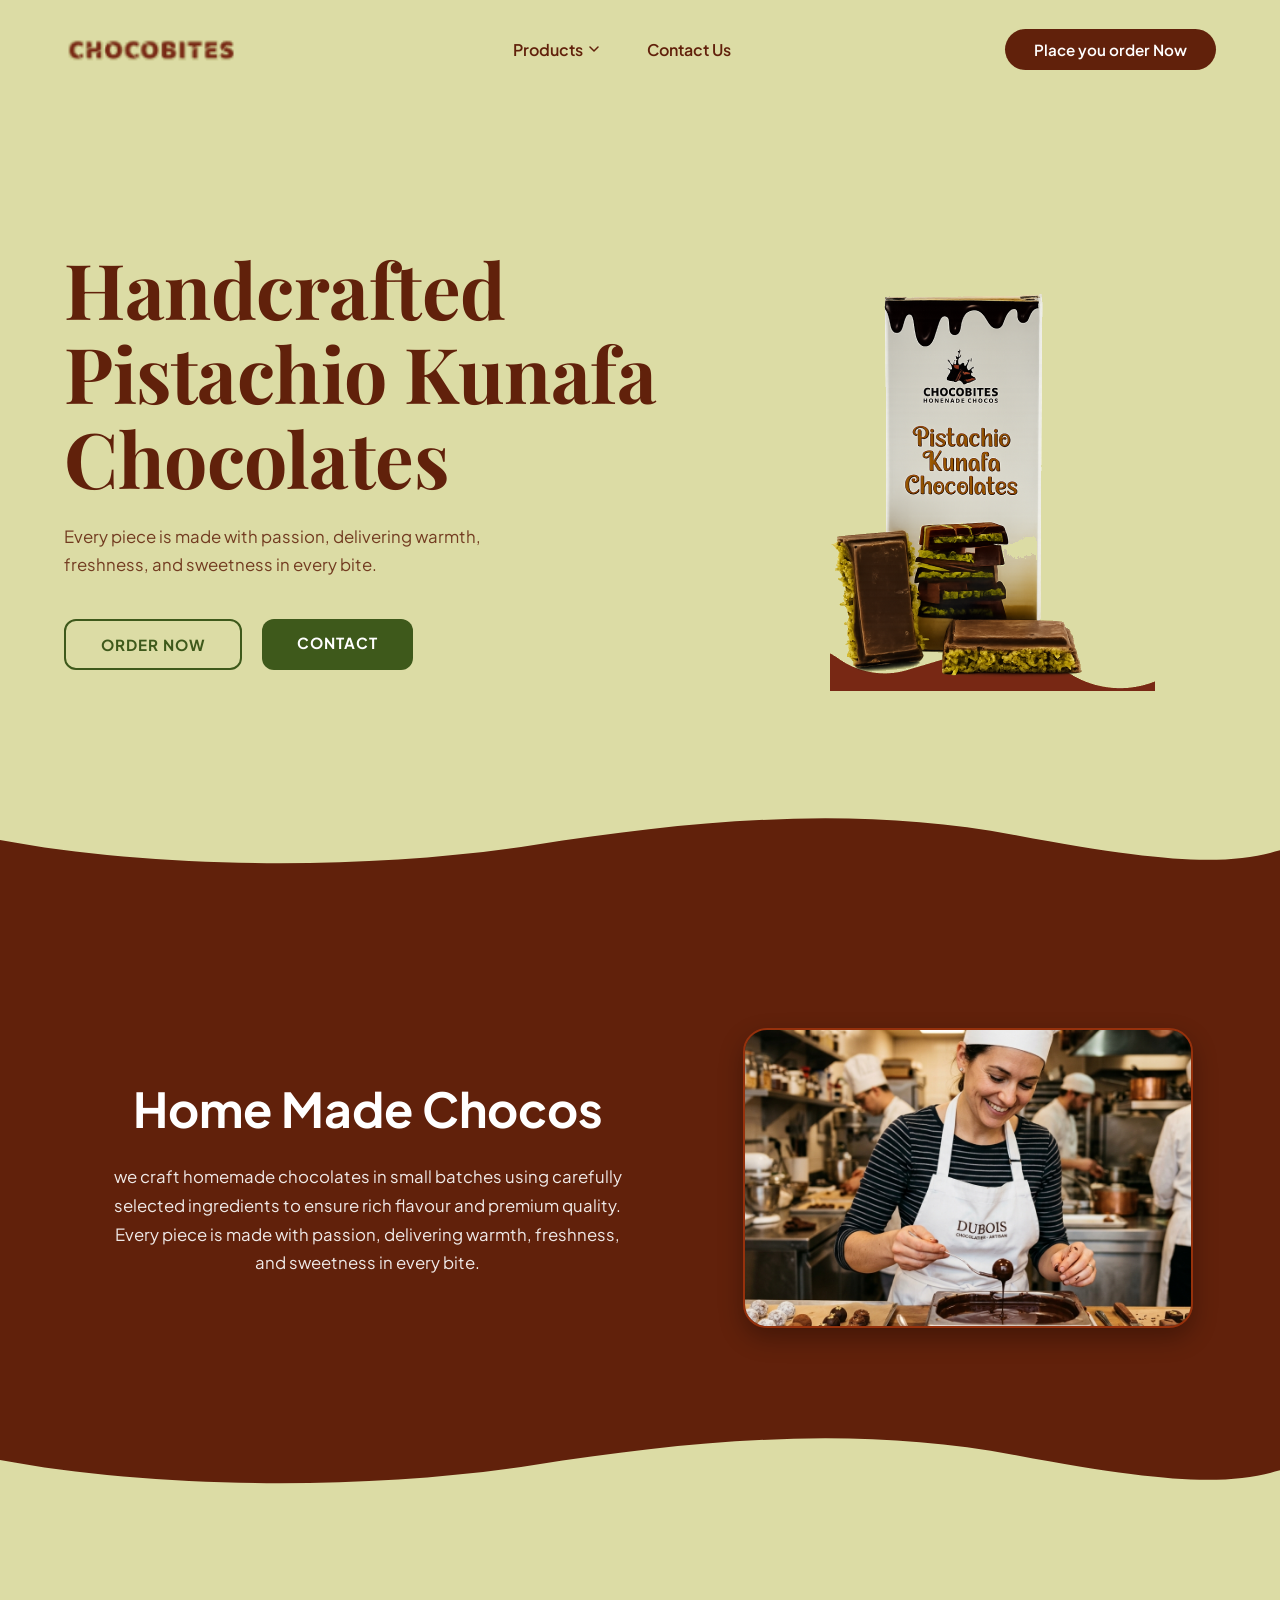
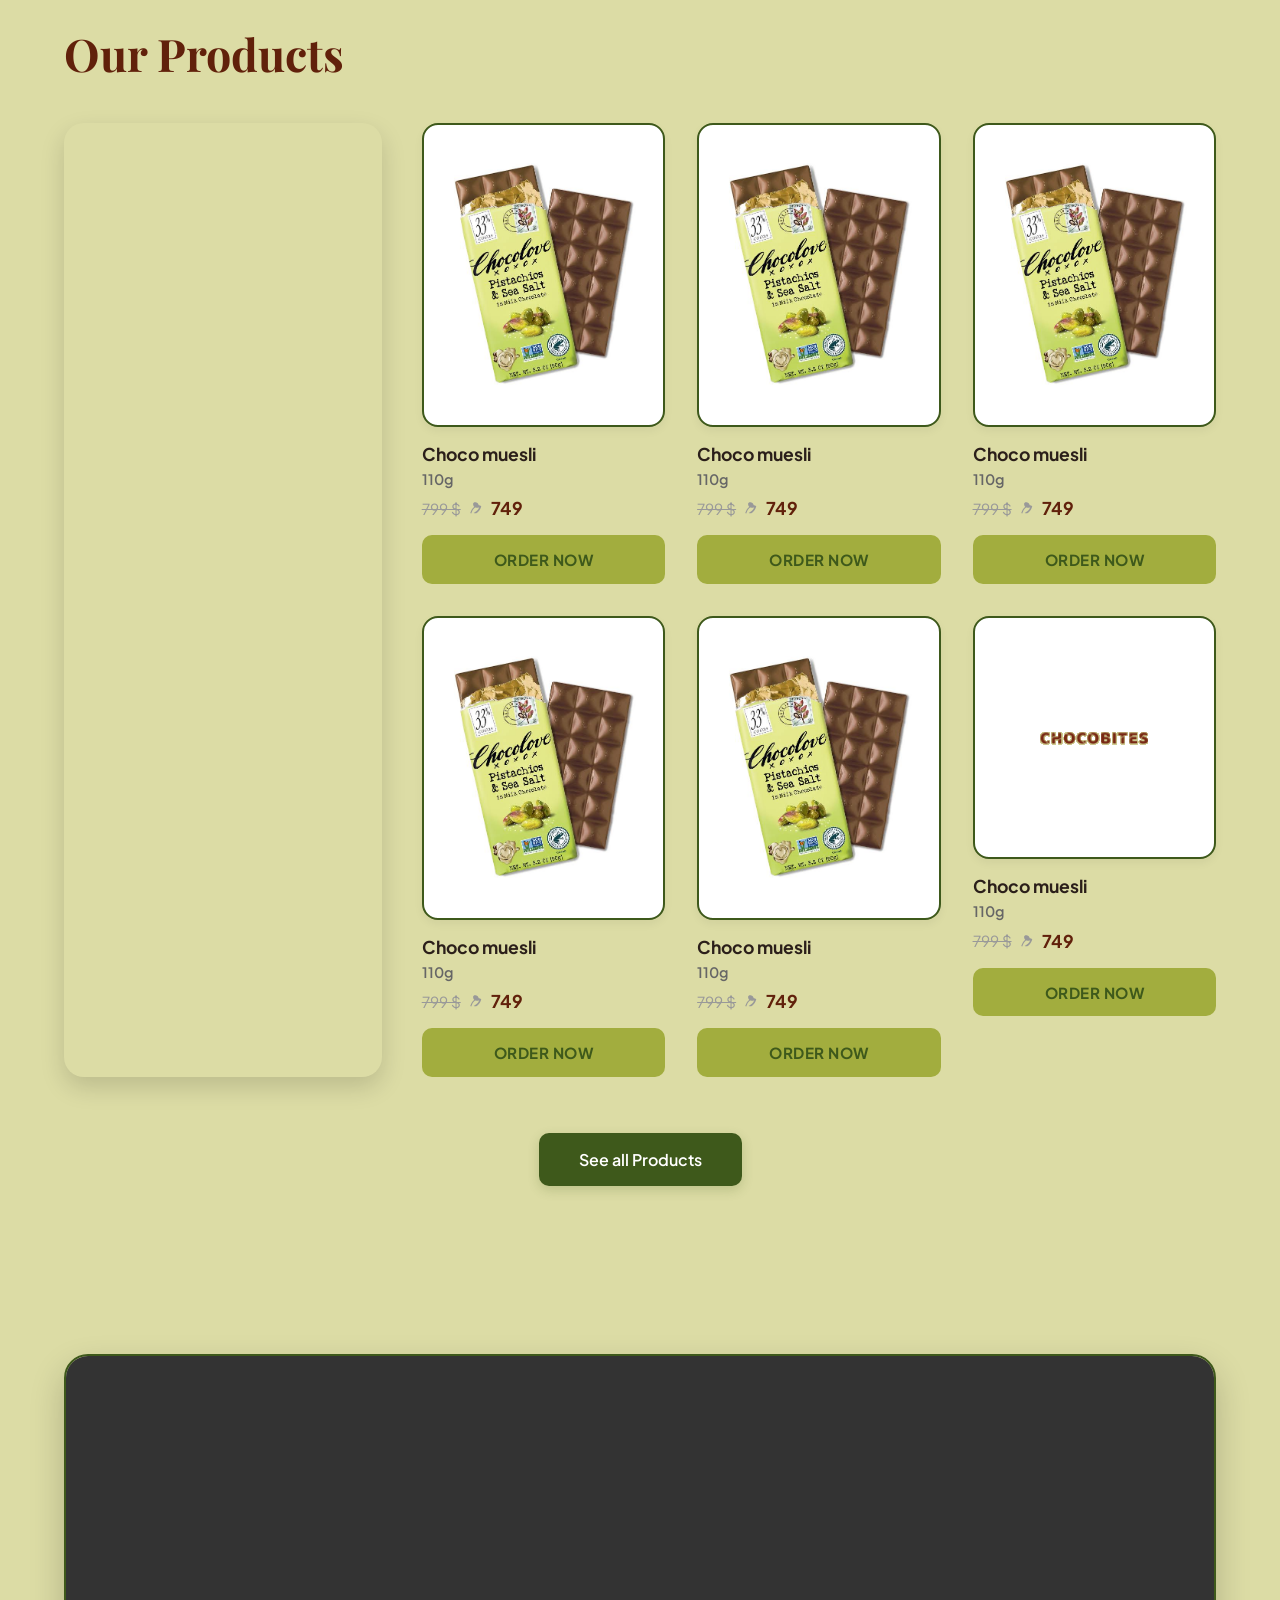
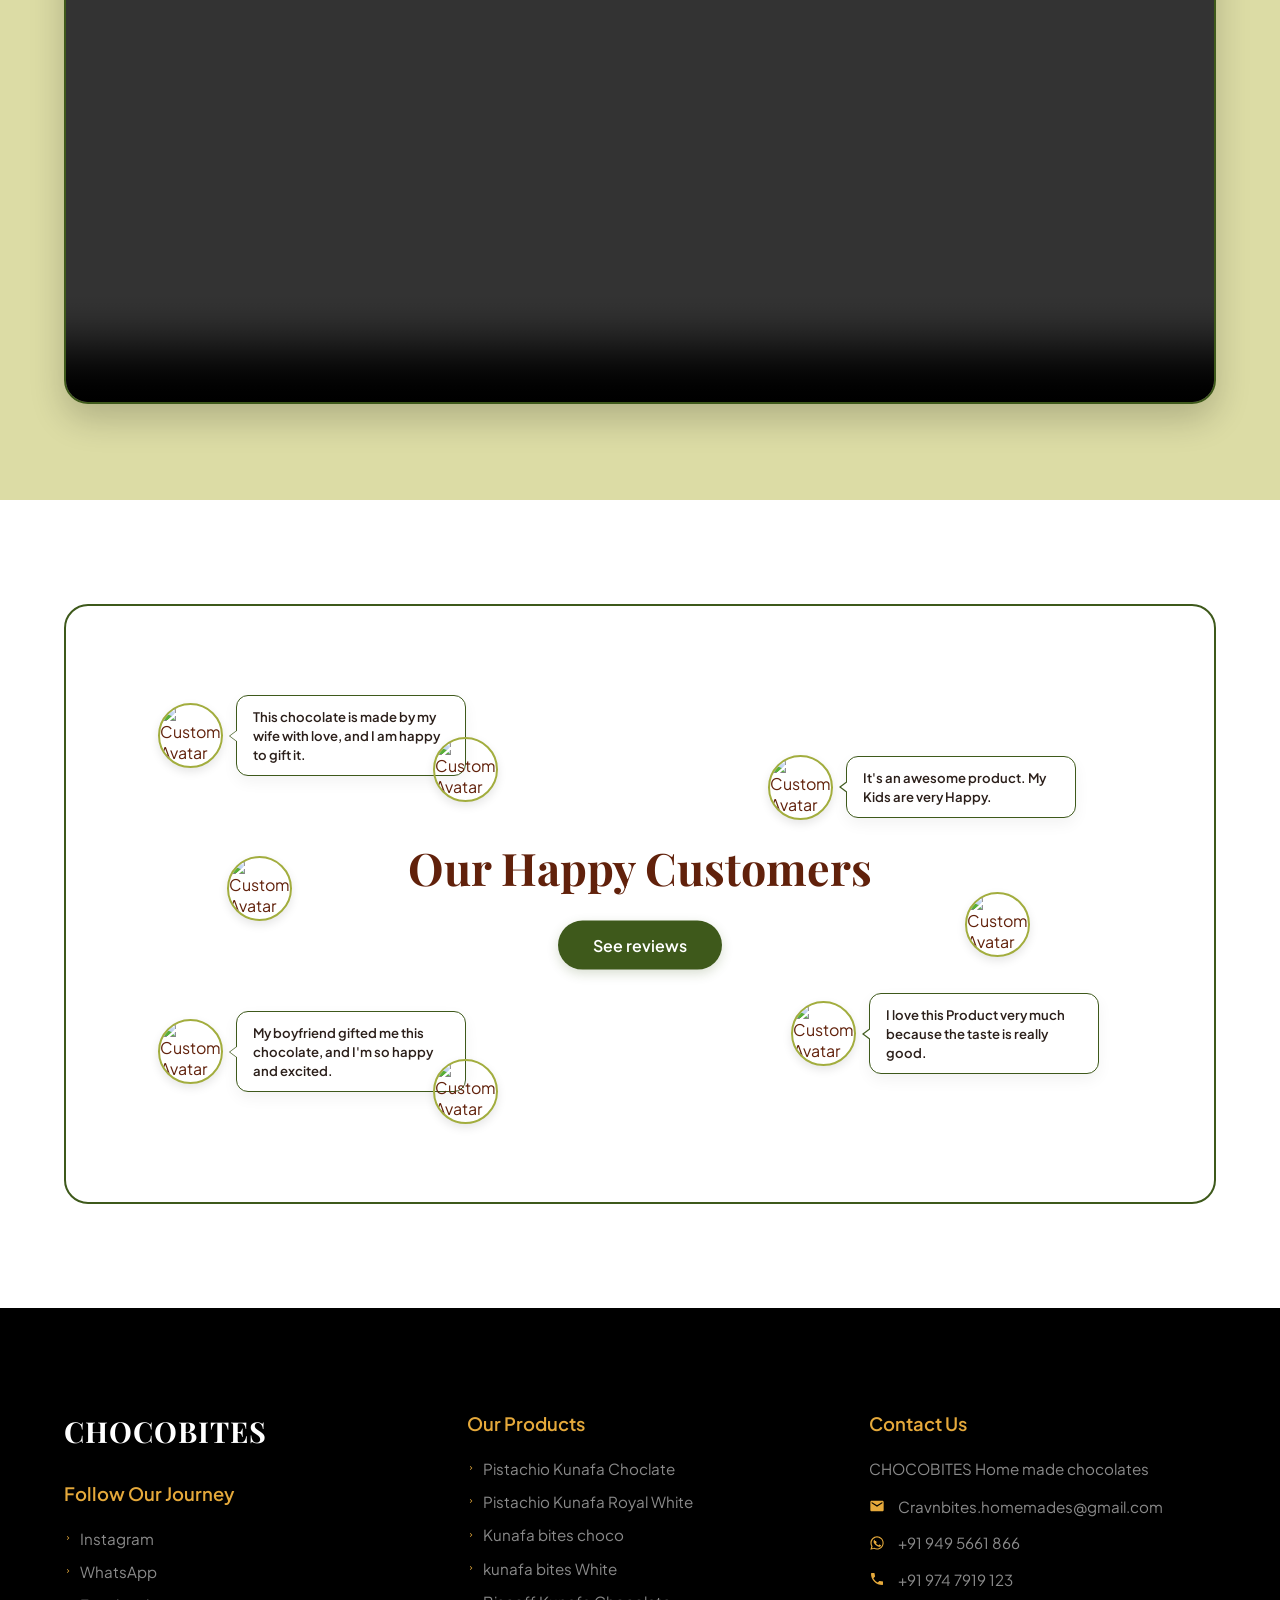
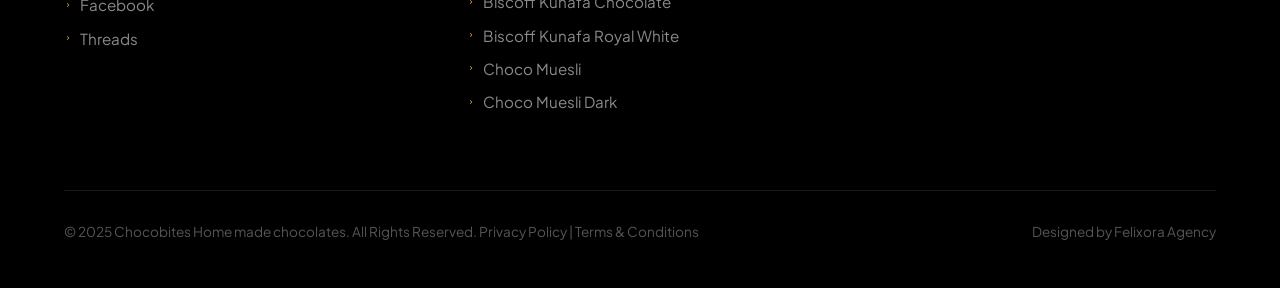
==== index.html @ 1d76c120 "logo" ====
<!DOCTYPE html>
<html lang="en">
<head>
    <meta charset="UTF-8">
    <meta name="viewport" content="width=device-width, initial-scale=1.0">
    <title>Chocobites - Handcrafted Pistachio Kunafa Chocolates</title>
    <!-- Google Fonts for the exact premium look -->
    <link rel="preconnect" href="https://fonts.googleapis.com">
    <link rel="preconnect" href="https://fonts.gstatic.com" crossorigin>
    <link href="https://fonts.googleapis.com/css2?family=Playfair+Display:ital,wght@0,600;0,700;1,600&family=Plus+Jakarta+Sans:wght@400;500;600;700&display=swap" rel="stylesheet">
    <link rel="stylesheet" href="style.css">
</head>
<body>

    <!-- Header / Navbar Section -->
    <header class="navbar">
        <div class="nav-container">
            <!-- Brand Logo Image -->
            <a href="index.html" class="logo-box">
                <img src="assets/logo.png" alt="Chocobites Logo" class="logo-img">
            </a>
            
            <!-- Navigation Menu -->
            <nav class="nav-menu">
                <!-- Products Dropdown -->
                <div class="nav-item-dropdown">
                    <a href="products.html" class="nav-link">
                        Products 
                        <svg class="chevron-icon" viewBox="0 0 10 6" width="10" height="6">
                            <path d="M1 1L5 5L9 1" stroke="currentColor" stroke-width="1.5" fill="none" stroke-linecap="round" stroke-linejoin="round"/>
                        </svg>
                    </a>
                    <div class="dropdown-menu">
                        <a href="products.html">Pistachio Kunafa Choclate</a>
                        <a href="products.html">Pistachio Kunafa Royal White</a>
                        <a href="products.html">Kunafa bites choco</a>
                        <a href="products.html">kunafa bites White</a>
                        <a href="products.html">Biscoff Kunafa Chocolate</a>
                        <a href="products.html">Biscoff Kunafa Royal White</a>
                        <a href="products.html">Choco Muesli</a>
                        <a href="products.html">Choco Muesli Dark</a>
                    </div>
                </div>
                <a href="#footer" class="nav-link">Contact Us</a>
            </nav>

            <!-- CTA Order Button -->
            <div class="nav-cta">
                <a href="https://wa.me/919495661866" class="btn-nav-order">Place you order Now</a>
            </div>

            <!-- Hamburger Toggle for Mobile -->
            <button class="nav-toggle" aria-label="Toggle Navigation Menu">
                <span></span>
                <span></span>
                <span></span>
            </button>
        </div>
    </header>

    <!-- Hero Section -->
    <section class="hero">
        <div class="hero-container">
            <!-- Left Side Content -->
            <div class="hero-content">
                <h1 class="hero-title">Handcrafted<br>Pistachio Kunafa<br>Chocolates</h1>
                <p class="hero-subtitle">Every piece is made with passion, delivering warmth, freshness, and sweetness in every bite.</p>
                
                <div class="hero-actions">
                    <a href="#" class="btn-outline">ORDER NOW</a>
                    <a href="#" class="btn-olive">CONTACT</a>
                </div>
            </div>

            <!-- Right Side Image Graphic -->
            <div class="hero-graphic">
                <!-- Crop of the vertical box and bars -->
                <img src="assets/your-product-image.png" alt="Chocobites Pistachio Kunafa Chocolate Box and Bars" class="product-img">
            </div>
        </div>

        <!-- Dynamic Chocolate Wave Separator -->
        <div class="wave-separator">
            <svg data-name="Layer 1" xmlns="http://www.w3.org/2000/svg" viewBox="0 0 1200 120" preserveAspectRatio="none">
                <path d="M0,60 C150,90 350,90 500,65 C650,40 800,25 950,55 C1100,85 1150,85 1200,70 L1200,120 L0,120 Z" class="wave-path"></path>
            </svg>
        </div>
    </section>

    <!-- About Us Section -->
    <section class="about">
        <div class="about-container">
            <!-- Left Side Content -->
            <div class="about-content">
                <h2 class="about-title">Home Made Chocos</h2>
                <p class="about-text">we craft homemade chocolates in small batches using carefully selected ingredients to ensure rich flavour and premium quality. Every piece is made with passion, delivering warmth, freshness, and sweetness in every bite.</p>
            </div>

            <!-- Right Side Image -->
            <div class="about-graphic">
                <img src="assets/chocolatier_chef.png" alt="Artisan Chocolatier Chef Dipping Chocolate" class="about-img">
            </div>
        </div>

        <!-- Dynamic Light Wave Separator -->
        <div class="wave-separator">
            <svg data-name="Layer 1" xmlns="http://www.w3.org/2000/svg" viewBox="0 0 1200 120" preserveAspectRatio="none">
                <path d="M0,60 C150,90 350,90 500,65 C650,40 800,25 950,55 C1100,85 1150,85 1200,70 L1200,120 L0,120 Z" class="wave-path-light"></path>
            </svg>
        </div>
    </section>

    <!-- Our Products Section -->
    <section class="products">
        <div class="products-header">
            <h2 class="products-title">Our Products</h2>
        </div>
        
        <div class="products-container">
            <!-- Left Banner Card (Video) -->
            <div class="products-banner">
                <video class="banner-video" autoplay loop muted playsinline>
                    <source src="assets/about-video.mp4" type="video/mp4">
                    Your browser does not support the video tag.
                </video>
            </div>

            <!-- Right Products Grid -->
            <div class="products-grid">
                <!-- Card 1 -->
                <div class="product-card">
                    <div class="product-card-img-box">
                        <img src="assets/ch.jpg" alt="Choco muesli package" class="card-item-img">
                    </div>
                    <h3 class="product-card-title">Choco muesli</h3>
                    <span class="product-card-weight">110g</span>
                    <div class="product-card-price">
                        <span class="old-price">799 $</span>
                        <svg class="price-icon" viewBox="0 0 24 24" width="14" height="14">
                            <path fill="#999999" d="M17,8C8,10 5.9,16.17 3.82,21.34L2.18,20.66C4.26,15.49 6.36,9.33 15.36,7.33C17.36,6.89 19,7 21,9C20,13 18,17 14,20C12,21.5 10,21.5 8,20.5C9.5,19 11.5,18 13.5,16.5C15.5,15 16.5,13 17.5,10.5C16.5,11 15,11.5 13.5,11.5C9.5,11.5 7,9 7,5C7,3 8.5,2 10.5,2C12.5,2 14.5,3 15.5,4.5C16.5,6 17,7 17,8Z"/>
                        </svg>
                        <span class="new-price">749</span>
                    </div>
                    <a href="#" class="btn-card-order">ORDER NOW</a>
                </div>

                <!-- Card 2 -->
                <div class="product-card">
                    <div class="product-card-img-box">
                        <img src="assets/ch.jpg" alt="Choco muesli package" class="card-item-img">
                    </div>
                    <h3 class="product-card-title">Choco muesli</h3>
                    <span class="product-card-weight">110g</span>
                    <div class="product-card-price">
                        <span class="old-price">799 $</span>
                        <svg class="price-icon" viewBox="0 0 24 24" width="14" height="14">
                            <path fill="#999999" d="M17,8C8,10 5.9,16.17 3.82,21.34L2.18,20.66C4.26,15.49 6.36,9.33 15.36,7.33C17.36,6.89 19,7 21,9C20,13 18,17 14,20C12,21.5 10,21.5 8,20.5C9.5,19 11.5,18 13.5,16.5C15.5,15 16.5,13 17.5,10.5C16.5,11 15,11.5 13.5,11.5C9.5,11.5 7,9 7,5C7,3 8.5,2 10.5,2C12.5,2 14.5,3 15.5,4.5C16.5,6 17,7 17,8Z"/>
                        </svg>
                        <span class="new-price">749</span>
                    </div>
                    <a href="#" class="btn-card-order">ORDER NOW</a>
                </div>

                <!-- Card 3 -->
                <div class="product-card">
                    <div class="product-card-img-box">
                        <img src="assets/ch.jpg" alt="Choco muesli package" class="card-item-img">
                    </div>
                    <h3 class="product-card-title">Choco muesli</h3>
                    <span class="product-card-weight">110g</span>
                    <div class="product-card-price">
                        <span class="old-price">799 $</span>
                        <svg class="price-icon" viewBox="0 0 24 24" width="14" height="14">
                            <path fill="#999999" d="M17,8C8,10 5.9,16.17 3.82,21.34L2.18,20.66C4.26,15.49 6.36,9.33 15.36,7.33C17.36,6.89 19,7 21,9C20,13 18,17 14,20C12,21.5 10,21.5 8,20.5C9.5,19 11.5,18 13.5,16.5C15.5,15 16.5,13 17.5,10.5C16.5,11 15,11.5 13.5,11.5C9.5,11.5 7,9 7,5C7,3 8.5,2 10.5,2C12.5,2 14.5,3 15.5,4.5C16.5,6 17,7 17,8Z"/>
                        </svg>
                        <span class="new-price">749</span>
                    </div>
                    <a href="#" class="btn-card-order">ORDER NOW</a>
                </div>

                <!-- Card 4 -->
                <div class="product-card">
                    <div class="product-card-img-box">
                        <img src="assets/ch.jpg" alt="Choco muesli package" class="card-item-img">
                    </div>
                    <h3 class="product-card-title">Choco muesli</h3>
                    <span class="product-card-weight">110g</span>
                    <div class="product-card-price">
                        <span class="old-price">799 $</span>
                        <svg class="price-icon" viewBox="0 0 24 24" width="14" height="14">
                            <path fill="#999999" d="M17,8C8,10 5.9,16.17 3.82,21.34L2.18,20.66C4.26,15.49 6.36,9.33 15.36,7.33C17.36,6.89 19,7 21,9C20,13 18,17 14,20C12,21.5 10,21.5 8,20.5C9.5,19 11.5,18 13.5,16.5C15.5,15 16.5,13 17.5,10.5C16.5,11 15,11.5 13.5,11.5C9.5,11.5 7,9 7,5C7,3 8.5,2 10.5,2C12.5,2 14.5,3 15.5,4.5C16.5,6 17,7 17,8Z"/>
                        </svg>
                        <span class="new-price">749</span>
                    </div>
                    <a href="#" class="btn-card-order">ORDER NOW</a>
                </div>

                <!-- Card 5 -->
                <div class="product-card">
                    <div class="product-card-img-box">
                        <img src="assets/ch.jpg" alt="Choco muesli package" class="card-item-img">
                    </div>
                    <h3 class="product-card-title">Choco muesli</h3>
                    <span class="product-card-weight">110g</span>
                    <div class="product-card-price">
                        <span class="old-price">799 $</span>
                        <svg class="price-icon" viewBox="0 0 24 24" width="14" height="14">
                            <path fill="#999999" d="M17,8C8,10 5.9,16.17 3.82,21.34L2.18,20.66C4.26,15.49 6.36,9.33 15.36,7.33C17.36,6.89 19,7 21,9C20,13 18,17 14,20C12,21.5 10,21.5 8,20.5C9.5,19 11.5,18 13.5,16.5C15.5,15 16.5,13 17.5,10.5C16.5,11 15,11.5 13.5,11.5C9.5,11.5 7,9 7,5C7,3 8.5,2 10.5,2C12.5,2 14.5,3 15.5,4.5C16.5,6 17,7 17,8Z"/>
                        </svg>
                        <span class="new-price">749</span>
                    </div>
                    <a href="#" class="btn-card-order">ORDER NOW</a>
                </div>

                <!-- Card 6 -->
                <div class="product-card">
                    <div class="product-card-img-box">
                        <img src="/assets/logo.png" alt="Choco muesli package" class="card-item-img">
                    </div>
                    <h3 class="product-card-title">Choco muesli</h3>
                    <span class="product-card-weight">110g</span>
                    <div class="product-card-price">
                        <span class="old-price">799 $</span>
                        <svg class="price-icon" viewBox="0 0 24 24" width="14" height="14">
                            <path fill="#999999" d="M17,8C8,10 5.9,16.17 3.82,21.34L2.18,20.66C4.26,15.49 6.36,9.33 15.36,7.33C17.36,6.89 19,7 21,9C20,13 18,17 14,20C12,21.5 10,21.5 8,20.5C9.5,19 11.5,18 13.5,16.5C15.5,15 16.5,13 17.5,10.5C16.5,11 15,11.5 13.5,11.5C9.5,11.5 7,9 7,5C7,3 8.5,2 10.5,2C12.5,2 14.5,3 15.5,4.5C16.5,6 17,7 17,8Z"/>
                        </svg>
                        <span class="new-price">749</span>
                    </div>
                    <a href="#" class="btn-card-order">ORDER NOW</a>
                </div>
            </div>
        </div>

        <!-- See all Products CTA -->
        <div class="products-footer">
            <a href="products.html" class="btn-see-all">See all Products</a>
        </div>
    </section>

    <!-- Story Video Section -->
    <section class="story-video">
        <div class="story-video-container">
            <video class="story-video-player" controls autoplay loop muted playsinline>
                <source src="assets/about-video.mp4" type="video/mp4">
                Your browser does not support the video tag.
            </video>
        </div>
    </section>

    <!-- Reviews Section -->
    <section class="reviews">
        <div class="reviews-box">
            <!-- Centered Header & CTA -->
            <div class="reviews-center">
                <h2 class="reviews-title">Our Happy Customers</h2>
                <a href="reviews.html" class="btn-see-reviews">See reviews</a>
            </div>

            <!-- Testimonial Item 1 (Top Left) -->
            <div class="reviews-item pos-top-left has-bubble">
                <img src="https://randomuser.me/api/portraits/men/32.jpg" alt="Customer Avatar" class="review-avatar">
                <div class="speech-bubble">
                    This chocolate is made by my wife with love, and I am happy to gift it.
                </div>
            </div>

            <!-- Testimonial Item 2 (Mid Left Upper) -->
            <div class="reviews-item pos-mid-left-upper">
                <img src="https://randomuser.me/api/portraits/men/46.jpg" alt="Customer Avatar" class="review-avatar">
            </div>

            <!-- Testimonial Item 3 (Bottom Left) -->
            <div class="reviews-item pos-bottom-left has-bubble">
                <img src="https://randomuser.me/api/portraits/women/44.jpg" alt="Customer Avatar" class="review-avatar">
                <div class="speech-bubble">
                    My boyfriend gifted me this chocolate, and I'm so happy and excited.
                </div>
            </div>

            <!-- Testimonial Item 4 (Top Center) -->
            <div class="reviews-item pos-top-center">
                <img src="https://randomuser.me/api/portraits/women/68.jpg" alt="Customer Avatar" class="review-avatar">
            </div>

            <!-- Testimonial Item 5 (Bottom Center) -->
            <div class="reviews-item pos-bottom-center">
                <img src="https://randomuser.me/api/portraits/men/85.jpg" alt="Customer Avatar" class="review-avatar">
            </div>

            <!-- Testimonial Item 6 (Top Right) -->
            <div class="reviews-item pos-top-right has-bubble">
                <img src="https://randomuser.me/api/portraits/women/12.jpg" alt="Customer Avatar" class="review-avatar">
                <div class="speech-bubble">
                    It's an awesome product. My Kids are very Happy.
                </div>
            </div>

            <!-- Testimonial Item 7 (Mid Right Lower) -->
            <div class="reviews-item pos-mid-right-lower">
                <img src="https://randomuser.me/api/portraits/men/22.jpg" alt="Customer Avatar" class="review-avatar">
            </div>

            <!-- Testimonial Item 8 (Bottom Right) -->
            <div class="reviews-item pos-bottom-right has-bubble">
                <img src="https://randomuser.me/api/portraits/women/28.jpg" alt="Customer Avatar" class="review-avatar">
                <div class="speech-bubble">
                    I love this Product very much because the taste is really good.
                </div>
            </div>
        </div>
    </section>

    <!-- Footer Section -->
    <footer class="footer">
        <div class="footer-top">
            <!-- Column 1: Brand & Socials -->
            <div class="footer-col">
                <h3 class="footer-logo">CHOCOBITES</h3>
                <h4 class="footer-heading">Follow Our Journey</h4>
                <ul class="footer-links-list">
                    <li>
                        <svg class="arrow-icon" viewBox="0 0 24 24" width="8" height="10">
                            <path d="M8.59,16.59L13.17,12L8.59,7.41L10,6L16,12L10,18L8.59,16.59Z"/>
                        </svg>
                        <a href="#">Instagram</a>
                    </li>
                    <li>
                        <svg class="arrow-icon" viewBox="0 0 24 24" width="8" height="10">
                            <path d="M8.59,16.59L13.17,12L8.59,7.41L10,6L16,12L10,18L8.59,16.59Z"/>
                        </svg>
                        <a href="#">WhatsApp</a>
                    </li>
                    <li>
                        <svg class="arrow-icon" viewBox="0 0 24 24" width="8" height="10">
                            <path d="M8.59,16.59L13.17,12L8.59,7.41L10,6L16,12L10,18L8.59,16.59Z"/>
                        </svg>
                        <a href="#">Facebook</a>
                    </li>
                    <li>
                        <svg class="arrow-icon" viewBox="0 0 24 24" width="8" height="10">
                            <path d="M8.59,16.59L13.17,12L8.59,7.41L10,6L16,12L10,18L8.59,16.59Z"/>
                        </svg>
                        <a href="#">Threads</a>
                    </li>
                </ul>
            </div>

            <!-- Column 2: Our Products Links -->
            <div class="footer-col">
                <h4 class="footer-heading">Our Products</h4>
                <ul class="footer-links-list">
                    <li>
                        <svg class="arrow-icon" viewBox="0 0 24 24" width="8" height="10">
                            <path d="M8.59,16.59L13.17,12L8.59,7.41L10,6L16,12L10,18L8.59,16.59Z"/>
                        </svg>
                        <a href="#">Pistachio Kunafa Choclate</a>
                    </li>
                    <li>
                        <svg class="arrow-icon" viewBox="0 0 24 24" width="8" height="10">
                            <path d="M8.59,16.59L13.17,12L8.59,7.41L10,6L16,12L10,18L8.59,16.59Z"/>
                        </svg>
                        <a href="#">Pistachio Kunafa Royal White</a>
                    </li>
                    <li>
                        <svg class="arrow-icon" viewBox="0 0 24 24" width="8" height="10">
                            <path d="M8.59,16.59L13.17,12L8.59,7.41L10,6L16,12L10,18L8.59,16.59Z"/>
                        </svg>
                        <a href="#">Kunafa bites choco</a>
                    </li>
                    <li>
                        <svg class="arrow-icon" viewBox="0 0 24 24" width="8" height="10">
                            <path d="M8.59,16.59L13.17,12L8.59,7.41L10,6L16,12L10,18L8.59,16.59Z"/>
                        </svg>
                        <a href="#">kunafa bites White</a>
                    </li>
                    <li>
                        <svg class="arrow-icon" viewBox="0 0 24 24" width="8" height="10">
                            <path d="M8.59,16.59L13.17,12L8.59,7.41L10,6L16,12L10,18L8.59,16.59Z"/>
                        </svg>
                        <a href="#">Biscoff Kunafa Chocolate</a>
                    </li>
                    <li>
                        <svg class="arrow-icon" viewBox="0 0 24 24" width="8" height="10">
                            <path d="M8.59,16.59L13.17,12L8.59,7.41L10,6L16,12L10,18L8.59,16.59Z"/>
                        </svg>
                        <a href="#">Biscoff Kunafa Royal White</a>
                    </li>
                    <li>
                        <svg class="arrow-icon" viewBox="0 0 24 24" width="8" height="10">
                            <path d="M8.59,16.59L13.17,12L8.59,7.41L10,6L16,12L10,18L8.59,16.59Z"/>
                        </svg>
                        <a href="#">Choco Muesli</a>
                    </li>
                    <li>
                        <svg class="arrow-icon" viewBox="0 0 24 24" width="8" height="10">
                            <path d="M8.59,16.59L13.17,12L8.59,7.41L10,6L16,12L10,18L8.59,16.59Z"/>
                        </svg>
                        <a href="#">Choco Muesli Dark</a>
                    </li>
                </ul>
            </div>

            <!-- Column 3: Contact Info -->
            <div class="footer-col">
                <h4 class="footer-heading">Contact Us</h4>
                <p class="footer-contact-text">CHOCOBITES Home made chocolates</p>
                
                <!-- Email Item -->
                <div class="footer-contact-item">
                    <svg class="contact-icon" viewBox="0 0 24 24" width="16" height="16">
                        <path d="M20,4H4C2.9,4 2,4.9 2,6V18C2,19.1 2.9,20 4,20H20C21.1,20 22,19.1 22,18V6C22,4.9 21.1,4 20,4M20,8L12,13L4,8V6L12,11L20,6V8Z"/>
                    </svg>
                    <a href="mailto:Cravnbites.homemades@gmail.com">Cravnbites.homemades@gmail.com</a>
                </div>

                <!-- WhatsApp Item -->
                <div class="footer-contact-item">
                    <svg class="contact-icon" viewBox="0 0 24 24" width="16" height="16">
                        <path d="M12.04,2C6.58,2,2.13,6.45,2.13,11.91C2.13,13.66,2.59,15.36,3.45,16.86L2.05,22L7.3,20.7C8.75,21.5 10.37,21.9 12.04,21.9C17.5,21.9 21.95,17.45,21.95,11.99C21.95,9.35,20.92,6.86,19.06,4.99C17.2,3.13,14.7,2.1,12.04,2M12.04,3.7C14.26,3.7,16.34,4.56,17.91,6.13C19.48,7.7,20.34,9.79,20.34,12C20.34,16.58,16.6,20.31,12.04,20.31C10.59,20.31,9.19,19.93,7.97,19.21L7.68,19.04L4.54,19.82L5.34,16.89L5.15,16.59C4.36,15.33,3.94,13.88,3.94,12C3.94,7.42,7.68,3.7,12.04,3.7M8.65,7.27C8.46,7.27,8.14,7.34,7.88,7.62C7.62,7.9,6.89,8.58,6.89,9.97C6.89,11.36,7.9,12.7,8.04,12.89C8.18,13.08,10,15.86,12.77,17.06C13.43,17.35,13.95,17.52,14.35,17.65C15,17.86,15.6,17.83,16.04,17.77C16.53,17.7,17.55,17.15,17.76,16.57C17.97,15.99,17.97,15.5,17.91,15.4C17.85,15.3,17.69,15.24,17.46,15.12C17.22,15,16.04,14.42,15.82,14.34C15.6,14.26,15.44,14.22,15.28,14.46C15.12,14.7,14.66,15.24,14.5,15.42C14.38,15.58,14.22,15.6,13.98,15.48C13.75,15.36,12.98,15.11,12.07,14.3C11.36,13.67,10.88,12.89,10.74,12.65C10.6,12.41,10.72,12.28,10.84,12.16C10.95,12.05,11.08,11.88,11.2,11.74C11.32,11.6,11.36,11.5,11.44,11.34C11.5,11.18,11.48,11.04,11.42,10.92C11.36,10.8,10.9,9.69,10.71,9.24C10.53,8.8,10.34,8.86,10.2,8.86C10.06,8.85,9.9,8.85,9.74,8.85C9.58,8.85,9.33,8.91,9.12,9.14C8.91,9.37,8.65,7.27,8.65,7.27Z"/>
                    </svg>
                    <a href="https://wa.me/919495661866">+91 949 5661 866</a>
                </div>

                <!-- Phone Item -->
                <div class="footer-contact-item">
                    <svg class="contact-icon" viewBox="0 0 24 24" width="16" height="16">
                        <path d="M6.62,10.79C8.06,13.62 10.38,15.94 13.21,17.38L15.41,15.18C15.69,14.9 16.08,14.82 16.43,14.93C17.55,15.3 18.75,15.5 20,15.5A1,1 0 0,1 21,16.5V20A1,1 0 0,1 20,21A17,17 0 0,1 3,4A1,1 0 0,1 4,3H7.5A1,1 0 0,1 8.5,4C8.5,5.25 8.7,6.45 9.07,7.57C9.18,7.92 9.1,8.31 8.82,8.59L6.62,10.79Z"/>
                    </svg>
                    <a href="tel:+919747919123">+91 974 7919 123</a>
                </div>
            </div>
        </div>

        <div class="footer-bottom">
            <div class="footer-copyright">
                © 2025 Chocobites Home made chocolates. All Rights Reserved. <a href="#">Privacy Policy</a> | <a href="#">Terms & Conditions</a>
            </div>
            <div class="footer-agency">
                Designed by <a href="#">Felixora Agency</a>
            </div>
        </div>
    </footer>

    <!-- Script for mobile menu toggle -->
    <script>
        const toggleBtn = document.querySelector('.nav-toggle');
        const navMenu = document.querySelector('.nav-menu');

        toggleBtn.addEventListener('click', () => {
            navMenu.classList.toggle('active');
            toggleBtn.classList.toggle('active');
        });

        // Add scrolled class to navbar on scroll
        const navbar = document.querySelector('.navbar');
        window.addEventListener('scroll', () => {
            if (window.scrollY > 30) {
                navbar.classList.add('scrolled');
            } else {
                navbar.classList.remove('scrolled');
            }
        });
    </script>

</body>
</html>
---- style.css ----
/* --- Base Reset & Variable Tokens --- */
* {
    margin: 0;
    padding: 0;
    box-sizing: border-box;
}

:root {
    --bg-pistachio: #dcdca5;     /* The signature light cream-green background from the mockup */
    --chocolate-dark: #61210b;   /* Deep warm chocolate brown for typography and wave */
    --accent-orange: #96310c;    /* Header CTA color (preserved for later) */
    --olive-green: #3e591b;      /* Solid dark button green from the mockup */
    --outline-border: #3e591b;   /* Outline button border color */
    
    --font-heading: 'Playfair Display', serif;
    --font-body: 'Plus Jakarta Sans', sans-serif;
}

body {
    background-color: var(--bg-pistachio);
    font-family: var(--font-body);
    color: var(--chocolate-dark);
    overflow-x: hidden;
}

/* --- Layout Components --- */
.nav-container, .hero-container {
    width: 90%;
    max-width: 1300px;
    margin: 0 auto;
}

/* --- Navigation Bar --- (Replaced below) */

/* --- Buttons & UI Elements --- */
.btn-orange {
    background-color: var(--accent-orange);
    color: #fff;
    padding: 0.8rem 1.8rem;
    border-radius: 50px;
    text-decoration: none;
    font-weight: 600;
    font-size: 0.95rem;
    transition: transform 0.2s ease, opacity 0.2s ease;
    display: inline-block;
}

.btn-olive {
    background-color: var(--olive-green);
    color: #fff;
    padding: 0.9rem 2.2rem;
    border-radius: 12px;
    text-decoration: none;
    font-weight: 700;
    letter-spacing: 1px;
    font-size: 0.95rem;
    text-align: center;
    text-transform: uppercase;
    transition: transform 0.2s ease, background-color 0.2s ease, box-shadow 0.2s ease;
}

.btn-outline {
    background-color: transparent;
    border: 2px solid var(--olive-green);
    color: var(--olive-green);
    padding: 0.9rem 2.2rem;
    border-radius: 12px;
    text-decoration: none;
    font-weight: 700;
    letter-spacing: 1px;
    font-size: 0.95rem;
    text-align: center;
    text-transform: uppercase;
    transition: transform 0.2s ease, background-color 0.2s ease;
}

.btn-olive:hover {
    transform: translateY(-2px);
    background-color: #2f4414; /* Slightly darker olive green on hover */
    box-shadow: 0 4px 12px rgba(62, 89, 27, 0.25);
}

.btn-outline:hover {
    transform: translateY(-2px);
    background-color: rgba(62, 89, 27, 0.08); /* Soft olive tint on hover */
}

/* --- Hero Section --- */
.hero {
    position: relative;
    padding: 7.5rem 0 5rem 0; /* Clear fixed navbar and give nice bottom space on mobile */
    min-height: auto; /* Allow natural scaling on small screens */
    display: flex;
    align-items: center;
}

.hero-container {
    display: grid;
    grid-template-columns: 1fr;
    gap: 3rem;
    align-items: center;
    position: relative;
    z-index: 5;
}

.hero-title {
    font-family: var(--font-heading);
    font-size: 2.8rem;
    line-height: 1.1;
    font-weight: 700;
    margin-bottom: 1.5rem;
    color: var(--chocolate-dark);
    letter-spacing: -0.5px;
}

.hero-subtitle {
    font-size: 1.05rem;
    line-height: 1.65;
    max-width: 480px;
    margin-bottom: 2.5rem;
    opacity: 0.85;
}

.hero-actions {
    display: flex;
    gap: 1.2rem;
    flex-wrap: wrap; /* Wrap buttons if screen is extremely narrow */
}

.hero-graphic {
    display: flex;
    justify-content: center;
}

.product-img {
    max-width: 100%;
    height: auto;
    max-height: 400px;
    object-fit: contain;
}

/* --- Organic Chocolate Bottom Wave --- */
.wave-separator {
    position: absolute;
    bottom: 0;
    left: 0;
    width: 100%;
    overflow: hidden;
    line-height: 0;
}

.wave-separator svg {
    position: relative;
    display: block;
    width: calc(100% + 1.3px);
    height: 120px; /* Controls wave depth */
}

.wave-path {
    fill: var(--chocolate-dark); /* Perfectly matches the dark chocolate curve */
}


/* --- About Us Section --- */
.about {
    position: relative;
    background-color: var(--chocolate-dark);
    color: #ffffff;
    padding: 4rem 0 8rem 0; /* Reduced bottom padding to fit mobile wave overlays cleanly */
    display: flex;
    align-items: center;
}

.about-container {
    width: 90%;
    max-width: 1300px;
    margin: 0 auto;
    display: grid;
    grid-template-columns: 1fr;
    gap: 4rem;
    align-items: center;
    position: relative;
    z-index: 5;
}

.about-content {
    display: flex;
    flex-direction: column;
    align-items: center;
    text-align: center;
}

.about-title {
    font-family: var(--font-body); /* Clean bold sans-serif title like the mockup */
    font-size: 2.6rem;
    font-weight: 700;
    margin-bottom: 1.5rem;
    color: #ffffff;
}

.about-text {
    font-size: 1.05rem;
    line-height: 1.7;
    max-width: 520px;
    opacity: 0.9;
}

.about-graphic {
    display: flex;
    justify-content: center;
    width: 100%;
}

.about-img {
    width: 100%;
    max-width: 450px;
    height: auto;
    aspect-ratio: 3 / 2;
    object-fit: cover;
    border-radius: 24px;
    border: 2px solid var(--accent-orange); /* Warm orange border matching mockup */
    box-shadow: 0 10px 25px rgba(0, 0, 0, 0.3);
}

.wave-path-light {
    fill: var(--bg-pistachio); /* Fills the bottom wave with the light pistachio color */
}


/* --- Our Products Section --- */
.products {
    background-color: var(--bg-pistachio);
    padding: 4rem 0;
    color: var(--chocolate-dark);
}

.products-header {
    width: 90%;
    max-width: 1300px;
    margin: 0 auto 2.5rem auto;
}

.products-title {
    font-family: var(--font-heading);
    font-size: 2.8rem;
    font-weight: 700;
    color: var(--chocolate-dark);
}

.products-container {
    width: 90%;
    max-width: 1300px;
    margin: 0 auto;
    display: grid;
    grid-template-columns: 1fr;
    gap: 3rem;
    align-items: start;
}

.products-banner {
    width: 100%;
    max-width: 100%; /* Span full-width of grid on mobile */
    height: 200px; /* Cinematic height limit on mobile */
    margin: 0 auto;
    border-radius: 20px;
    overflow: hidden;
    box-shadow: 0 10px 25px rgba(0, 0, 0, 0.15);
}

.banner-video {
    width: 100%;
    height: 100%; /* Fill parent container height */
    display: block;
    object-fit: cover;
}

.products-grid {
    display: grid;
    grid-template-columns: repeat(auto-fill, minmax(220px, 1fr));
    gap: 2rem;
}

.product-card {
    display: flex;
    flex-direction: column;
    background-color: transparent;
}

.product-card-img-box {
    background-color: #ffffff;
    border: 2px solid var(--olive-green);
    border-radius: 16px;
    padding: 2rem 1.5rem;
    display: flex;
    justify-content: center;
    align-items: center;
    aspect-ratio: 1 / 1; /* Keep it square */
    margin-bottom: 1rem;
    box-shadow: 0 4px 10px rgba(0, 0, 0, 0.05);
}

.card-item-img {
    max-height: 100%;
    max-width: 100%;
    object-fit: contain;
}

.product-card-title {
    font-family: var(--font-body);
    font-size: 1.1rem;
    font-weight: 700;
    color: #2b1f1a; /* Dark text for readability */
    margin-bottom: 0.3rem;
}

.product-card-weight {
    font-size: 0.9rem;
    font-weight: 600;
    color: #666666;
    margin-bottom: 0.6rem;
}

.product-card-price {
    display: flex;
    align-items: center;
    gap: 0.5rem;
    margin-bottom: 1rem;
    font-family: var(--font-body);
}

.old-price {
    font-size: 0.95rem;
    text-decoration: line-through;
    color: #999999;
}

.price-icon {
    display: inline-block;
}

.new-price {
    font-size: 1.1rem;
    font-weight: 700;
    color: var(--chocolate-dark);
}

.btn-card-order {
    background-color: #a2ad3e; /* Warm yellow-green/olive-gold color from mockup */
    color: var(--olive-green); /* Dark olive text */
    text-align: center;
    text-decoration: none;
    font-weight: 700;
    font-size: 0.95rem;
    padding: 0.8rem 0;
    border-radius: 10px;
    text-transform: uppercase;
    letter-spacing: 0.5px;
    transition: transform 0.2s ease, background-color 0.2s ease;
    border: 2px solid transparent;
}

.btn-card-order:hover {
    transform: translateY(-2px);
    background-color: #929d34; /* Slightly darker gold on hover */
}

.products-footer {
    display: flex;
    justify-content: center;
    margin-top: 3.5rem;
}

.btn-see-all {
    background-color: var(--olive-green);
    color: #ffffff;
    text-align: center;
    text-decoration: none;
    font-weight: 600;
    font-size: 1rem;
    padding: 1rem 2.5rem;
    border-radius: 10px;
    transition: transform 0.2s ease, background-color 0.2s ease;
    box-shadow: 0 4px 12px rgba(62, 89, 27, 0.2);
}

.btn-see-all:hover {
    transform: translateY(-2px);
    background-color: #2f4414;
}


/* --- Story Video Section --- */
.story-video {
    background-color: var(--bg-pistachio);
    padding: 2rem 0 4rem 0; /* Tightened bottom space on mobile */
}

.story-video-container {
    width: 90%;
    max-width: 1300px;
    margin: 0 auto;
    border-radius: 24px;
    overflow: hidden;
    box-shadow: 0 15px 35px rgba(0, 0, 0, 0.2);
    border: 2px solid var(--olive-green); /* Premium border frame */
}

.story-video-player {
    width: 100%;
    height: auto;
    display: block;
    aspect-ratio: 16 / 9;
    object-fit: cover;
}


/* --- Reviews Section --- */
.reviews {
    background-color: #ffffff;
    padding: 4rem 0; /* Standardized vertical padding on mobile */
}

.reviews-box {
    width: 90%;
    max-width: 1300px;
    margin: 0 auto;
    border: 2px solid var(--olive-green); /* Thin green border frame */
    border-radius: 24px;
    height: 600px; /* Bounding height on desktop */
    position: relative;
    background-color: #ffffff;
    overflow: hidden;
}

.reviews-center {
    position: absolute;
    top: 50%;
    left: 50%;
    transform: translate(-50%, -50%);
    text-align: center;
    z-index: 10;
}

.reviews-title {
    font-family: var(--font-heading);
    font-size: 2.8rem;
    font-weight: 700;
    color: var(--chocolate-dark);
    margin-bottom: 1.5rem;
    white-space: nowrap;
}

.btn-see-reviews {
    display: inline-block;
    background-color: var(--olive-green);
    color: #ffffff;
    text-decoration: none;
    font-weight: 600;
    font-size: 1rem;
    padding: 0.9rem 2.2rem;
    border-radius: 50px; /* Pill shape */
    transition: transform 0.2s ease, background-color 0.2s ease;
    box-shadow: 0 4px 12px rgba(62, 89, 27, 0.2);
}

.btn-see-reviews:hover {
    transform: translateY(-2px);
    background-color: #2f4414;
}

.reviews-item {
    position: absolute;
    display: flex;
    align-items: center;
    gap: 0.8rem;
    z-index: 5;
    transition: transform 0.3s ease;
}

.reviews-item:hover {
    transform: scale(1.05);
    z-index: 8;
}

.review-avatar {
    width: 65px;
    height: 65px;
    border-radius: 50%;
    border: 2.5px solid #a2ad3e; /* Olive-gold border matching design */
    object-fit: cover;
    box-shadow: 0 4px 10px rgba(0, 0, 0, 0.1);
}

.speech-bubble {
    position: relative;
    background-color: #ffffff;
    border: 1.5px solid var(--olive-green); /* Thin green border matching design */
    border-radius: 12px;
    padding: 0.7rem 1rem;
    max-width: 230px;
    font-size: 0.82rem;
    font-weight: 600;
    line-height: 1.45;
    color: #2b1f1a;
    box-shadow: 0 6px 15px rgba(0, 0, 0, 0.05);
}

/* Custom Speech Bubble Tail pointing Left */
.speech-bubble::before {
    content: '';
    position: absolute;
    left: -8px;
    top: 50%;
    transform: translateY(-50%);
    border-width: 6px 8px 6px 0;
    border-style: solid;
    border-color: transparent var(--olive-green) transparent transparent;
}

.speech-bubble::after {
    content: '';
    position: absolute;
    left: -6.5px;
    top: 50%;
    transform: translateY(-50%);
    border-width: 6px 8px 6px 0;
    border-style: solid;
    border-color: transparent #ffffff transparent transparent;
}

/* Coordinates positioning scattered items on Desktop */
.pos-top-left {
    top: 15%;
    left: 8%;
}

.pos-mid-left-upper {
    top: 42%;
    left: 14%;
}

.pos-bottom-left {
    top: 68%;
    left: 8%;
}

.pos-top-center {
    top: 22%;
    left: 32%;
}

.pos-bottom-center {
    top: 76%;
    left: 32%;
}

.pos-top-right {
    top: 25%;
    right: 12%;
}

.pos-mid-right-lower {
    top: 48%;
    right: 16%;
}

.pos-bottom-right {
    top: 65%;
    right: 10%;
}

/* Reviews Section Mobile Responsiveness */
@media (max-width: 991px) {
    .reviews-box {
        height: auto;
        border: none;
        padding: 0;
        overflow: visible;
    }

    .reviews-center {
        position: static;
        transform: none;
        margin-bottom: 3rem;
    }

    .reviews-title {
        font-size: 2.2rem;
        white-space: normal;
    }

    .reviews-item {
        position: static;
        transform: none !important;
        margin-bottom: 2rem;
        justify-content: center;
        width: 100%;
        max-width: 450px;
    }

    /* Hide avatar-only elements on mobile to declutter */
    .reviews-item:not(.has-bubble) {
        display: none;
    }

    /* Stack text reviews vertically */
    .reviews-box {
        display: flex;
        flex-direction: column;
        align-items: center;
    }

    .speech-bubble {
        max-width: calc(100% - 90px);
    }
}


/* --- Dedicated Products Page --- */
.navbar-simple {
    background-color: #ffffff;
    border-bottom: 1px solid #eaeaea;
    padding: 1.5rem 0;
    position: sticky;
    top: 0;
    z-index: 100;
}

.nav-container-simple {
    width: 90%;
    max-width: 1300px;
    margin: 0 auto;
    display: flex;
    justify-content: space-between;
    align-items: center;
}

.navbar-simple .logo-link {
    font-family: var(--font-heading);
    font-size: 1.6rem;
    font-weight: 700;
    color: var(--chocolate-dark);
    text-decoration: none;
    letter-spacing: 1px;
}

.navbar-simple .home-link {
    font-family: var(--font-body);
    font-size: 1rem;
    font-weight: 600;
    color: var(--olive-green);
    text-decoration: none;
    transition: color 0.2s ease;
}

.navbar-simple .home-link:hover {
    color: var(--chocolate-dark);
}

.products-page-content {
    background-color: #ffffff; /* White background as shown in the design */
    padding: 3.5rem 0 5rem 0; /* Compacted space */
}

.products-page-title {
    font-family: var(--font-heading);
    font-size: 3rem;
    font-weight: 700;
    text-align: center;
    color: var(--chocolate-dark);
    margin-bottom: 4rem;
}

.products-page-grid {
    width: 90%;
    max-width: 1300px;
    margin: 0 auto;
    display: grid;
    grid-template-columns: 1fr;
    gap: 3rem 2.5rem;
}


/* --- Home Page Navbar --- */
.navbar {
    position: fixed;
    top: 0;
    left: 0;
    width: 100%;
    z-index: 100;
    padding: 1.8rem 0;
    background-color: transparent;
    transition: background-color 0.3s ease, padding 0.3s ease, box-shadow 0.3s ease;
}

.navbar.scrolled {
    padding: 1.2rem 0;
    background-color: rgba(220, 220, 165, 0.95); /* Semi-transparent pistachio background */
    backdrop-filter: blur(10px);
    -webkit-backdrop-filter: blur(10px);
    border-bottom: 1px solid rgba(62, 89, 27, 0.08); /* Soft olive border line */
    box-shadow: 0 4px 20px rgba(97, 33, 11, 0.04); /* Subtle shadow for elevation */
}

.nav-container {
    width: 90%;
    max-width: 1300px;
    margin: 0 auto;
    display: flex;
    justify-content: space-between;
    align-items: center;
}

.logo-box {
    display: flex;
    align-items: center;
}

.logo-img {
    height: 26px; /* Sized perfectly matching the reference design */
    width: auto;
    display: block;
}

.nav-menu {
    display: flex;
    align-items: center;
    gap: 3rem;
}

.nav-link {
    font-family: var(--font-body);
    font-size: 1rem;
    font-weight: 600;
    color: var(--chocolate-dark);
    text-decoration: none;
    display: flex;
    align-items: center;
    gap: 0.4rem;
    transition: color 0.2s ease;
}

.nav-link:hover {
    color: var(--olive-green);
}

.chevron-icon {
    stroke-width: 1.5px;
    transition: transform 0.2s ease;
}

.nav-item-dropdown {
    position: relative;
    padding: 0.5rem 0;
}

.dropdown-menu {
    position: absolute;
    top: 100%;
    left: 50%;
    transform: translateX(-50%) translateY(10px);
    background-color: #ffffff;
    border: 1px solid rgba(62, 89, 27, 0.15);
    border-radius: 12px;
    padding: 0.8rem 0;
    min-width: 260px;
    box-shadow: 0 10px 30px rgba(0, 0, 0, 0.08);
    opacity: 0;
    visibility: hidden;
    transition: opacity 0.25s ease, transform 0.25s ease, visibility 0.25s ease;
    z-index: 200;
}

.nav-item-dropdown:hover .dropdown-menu {
    opacity: 1;
    visibility: visible;
    transform: translateX(-50%) translateY(0);
}

.nav-item-dropdown:hover .chevron-icon {
    transform: rotate(180deg);
}

.dropdown-menu a {
    display: block;
    padding: 0.65rem 1.5rem;
    color: var(--chocolate-dark);
    text-decoration: none;
    font-size: 0.9rem;
    font-weight: 500;
    transition: background-color 0.2s ease, color 0.2s ease;
}

.dropdown-menu a:hover {
    background-color: #f7f9f2;
    color: var(--olive-green);
}

.btn-nav-order {
    display: inline-block;
    background-color: var(--chocolate-dark); /* Chocolate brown */
    color: #ffffff;
    text-decoration: none;
    font-weight: 600;
    font-size: 0.95rem;
    padding: 0.7rem 1.8rem;
    border-radius: 50px; /* Pill shape */
    transition: transform 0.2s ease, box-shadow 0.2s ease;
}

.btn-nav-order:hover {
    transform: translateY(-1px);
    box-shadow: 0 4px 12px rgba(97, 33, 11, 0.2);
}

/* Mobile Toggle menu button */
.nav-toggle {
    display: none;
    flex-direction: column;
    justify-content: space-between;
    width: 24px;
    height: 18px;
    background: transparent;
    border: none;
    cursor: pointer;
    padding: 0;
    z-index: 210;
}

.nav-toggle span {
    width: 100%;
    height: 2.5px;
    background-color: var(--chocolate-dark);
    border-radius: 2px;
    transition: all 0.3s ease;
}


/* --- Footer Section --- */
.footer {
    background-color: #000000;
    color: #8a8a8a;
    padding: 4rem 0 2rem 0; /* Adjusted for mobile viewports */
    font-family: var(--font-body);
}

.footer-top {
    width: 90%;
    max-width: 1300px;
    margin: 0 auto;
    display: grid;
    grid-template-columns: 1fr;
    gap: 3.5rem;
}

.footer-col {
    display: flex;
    flex-direction: column;
}

.footer-logo {
    font-family: var(--font-heading);
    font-size: 1.8rem;
    font-weight: 700;
    color: #ffffff;
    margin-bottom: 2rem;
    letter-spacing: 1px;
}

.footer-heading {
    font-size: 1.15rem;
    font-weight: 600;
    color: #e5a93b; /* Warm gold-orange color matching design */
    margin-bottom: 1.5rem;
    text-transform: capitalize;
}

.footer-links-list {
    list-style: none;
    padding: 0;
    margin: 0;
}

.footer-links-list li {
    display: flex;
    align-items: center;
    gap: 0.5rem;
    margin-bottom: 0.9rem;
}

.footer-links-list a {
    color: #8a8a8a;
    text-decoration: none;
    font-size: 0.95rem;
    transition: color 0.2s ease;
}

.footer-links-list a:hover {
    color: #ffffff;
}

.arrow-icon {
    fill: #e5a93b; /* Gold arrow */
    display: inline-block;
}

.footer-contact-text {
    font-size: 0.95rem;
    color: #8a8a8a;
    margin-bottom: 1.2rem;
}

.footer-contact-item {
    display: flex;
    align-items: center;
    gap: 0.8rem;
    margin-bottom: 1.1rem;
}

.footer-contact-item a {
    color: #8a8a8a;
    text-decoration: none;
    font-size: 0.95rem;
    transition: color 0.2s ease;
}

.footer-contact-item a:hover {
    color: #ffffff;
}

.contact-icon {
    fill: #e5a93b; /* Gold icon */
    display: inline-block;
    flex-shrink: 0;
}

.footer-bottom {
    width: 90%;
    max-width: 1300px;
    margin: 4rem auto 0 auto;
    padding-top: 2rem;
    border-top: 1px solid #1a1a1a;
    display: flex;
    flex-direction: column;
    gap: 1.5rem;
    color: #555555;
    font-size: 0.85rem;
}

.footer-copyright a,
.footer-agency a {
    color: #555555;
    text-decoration: none;
    transition: color 0.2s ease;
}

.footer-copyright a:hover,
.footer-agency a:hover {
    color: #8a8a8a;
}


/* --- Dedicated Reviews Page --- */
.reviews-page-content {
    background-color: #ffffff; /* White background matching design */
    padding: 3.5rem 0 6rem 0;
}

.reviews-page-title {
    font-family: var(--font-heading);
    font-size: 3rem;
    font-weight: 700;
    text-align: center;
    color: var(--chocolate-dark);
    margin-bottom: 4rem;
}

.reviews-page-grid {
    width: 90%;
    max-width: 1300px;
    margin: 0 auto;
    display: grid;
    grid-template-columns: 1fr; /* Mobile-first: 1 review per row */
    gap: 3rem 2.5rem;
}

.reviews-page-item {
    display: flex;
    align-items: center;
    gap: 1.2rem;
    width: 100%;
    max-width: 520px;
    margin: 0 auto;
}

/* Reuses review-avatar and speech-bubble styling, but static */
.reviews-page-item .review-avatar {
    width: 65px;
    height: 65px;
    border-radius: 50%;
    border: 2.5px solid #a2ad3e;
    object-fit: cover;
    box-shadow: 0 4px 10px rgba(0, 0, 0, 0.1);
    flex-shrink: 0;
}

.reviews-page-item .speech-bubble {
    position: relative;
    background-color: #ffffff;
    border: 1.5px solid var(--olive-green);
    border-radius: 12px;
    padding: 0.8rem 1.2rem;
    width: 100%;
    font-size: 0.9rem;
    font-weight: 500;
    line-height: 1.5;
    color: #2b1f1a;
    box-shadow: 0 6px 15px rgba(0, 0, 0, 0.05);
}

/* Custom Speech Bubble Tail pointing Left (towards the avatar) */
.reviews-page-item .speech-bubble::before {
    content: '';
    position: absolute;
    left: -8px;
    top: 50%;
    transform: translateY(-50%);
    border-width: 6px 8px 6px 0;
    border-style: solid;
    border-color: transparent var(--olive-green) transparent transparent;
}

.reviews-page-item .speech-bubble::after {
    content: '';
    position: absolute;
    left: -6.5px;
    top: 50%;
    transform: translateY(-50%);
    border-width: 6px 8px 6px 0;
    border-style: solid;
    border-color: transparent #ffffff transparent transparent;
}


/* Mobile Toggle drawer layout for screens under 992px */
@media (max-width: 991px) {
    .nav-menu {
        position: fixed;
        top: 0;
        right: -100%;
        width: 280px;
        height: 100vh;
        background-color: #ffffff;
        flex-direction: column;
        align-items: flex-start;
        justify-content: flex-start;
        padding: 6rem 2rem 2rem 2rem;
        gap: 1.5rem;
        box-shadow: -5px 0 25px rgba(0, 0, 0, 0.05);
        transition: right 0.3s ease;
        z-index: 200;
        display: flex;
    }

    .nav-menu.active {
        right: 0;
    }

    .nav-item-dropdown {
        width: 100%;
    }

    .dropdown-menu {
        position: static;
        transform: none !important;
        opacity: 1;
        visibility: visible;
        border: none;
        box-shadow: none;
        padding-left: 1rem;
        min-width: 100%;
    }

    .nav-toggle {
        display: flex;
    }

    /* Transform hamburger to X when active */
    .nav-toggle.active span:nth-child(1) {
        transform: rotate(45deg) translate(5px, 5px);
    }
    .nav-toggle.active span:nth-child(2) {
        opacity: 0;
    }
    .nav-toggle.active span:nth-child(3) {
        transform: rotate(-45deg) translate(6px, -6px);
    }
    
    .nav-cta {
        display: none;
    }
}

/* Small Mobile Screens (Tuning typography for very narrow screens) */
@media (max-width: 480px) {
    .hero-title {
        font-size: 2.2rem;
    }
    .hero-subtitle {
        font-size: 0.95rem;
    }
    .about-title {
        font-size: 2.0rem;
    }
    .products-title {
        font-size: 2.0rem;
    }
    .reviews-title {
        font-size: 1.8rem;
    }
    .btn-nav-order {
        padding: 0.55rem 1.2rem;
        font-size: 0.85rem;
    }
    .navbar-simple .logo-link {
        font-size: 1.3rem;
    }
}

/* Landscape Mobile / Small Tablets (Improve layout flow) */
@media (min-width: 576px) {
    .products-page-grid {
        grid-template-columns: repeat(2, 1fr);
    }
}

/* Tablet Screens (Layouts widen) */
@media (min-width: 768px) {
    .hero {
        padding: 9rem 0 6rem 0;
        min-height: auto;
    }

    .hero-title {
        font-size: 4rem;
    }

    .hero-container {
        grid-template-columns: 1.2fr 0.8fr;
        gap: 2rem;
    }

    .product-img {
        max-height: 550px;
    }

    .about {
        padding: 5.5rem 0 10rem 0;
    }

    .about-container {
        grid-template-columns: 1.1fr 0.9fr;
        gap: 3rem;
    }

    .about-img {
        max-height: 480px;
    }

    .products {
        padding: 5.5rem 0;
    }

    .products-banner {
        height: 260px; /* Cinematic height for tablets */
    }

    .products-grid {
        grid-template-columns: repeat(3, 1fr);
    }

    .story-video {
        padding: 3rem 0 5.5rem 0;
    }

    .reviews {
        padding: 5.5rem 0;
    }

    .footer {
        padding: 5.5rem 0 2.5rem 0;
    }

    .footer-top {
        grid-template-columns: repeat(3, 1fr);
    }

    .footer-bottom {
        flex-direction: row;
        justify-content: space-between;
        gap: 0;
    }

    .reviews-page-grid {
        grid-template-columns: repeat(2, 1fr);
    }
}

/* Desktop Screens (Exact scaling matching the reference design) */
@media (min-width: 1024px) {
    .hero {
        padding: 10rem 0 9rem 0;
        min-height: 100vh;
    }

    .hero-title {
        font-size: 4.8rem;
    }

    .product-img {
        max-height: 620px;
        transform: translateY(20px); /* Pushes product box elegantly downward into the wave zone like the design */
    }

    .about {
        padding: 8rem 0 12rem 0; /* More breathing room on desktop */
    }

    .about-title {
        font-size: 3rem;
    }

    .products {
        padding: 6.5rem 0;
    }

    .products-container {
        grid-template-columns: 1fr 2.5fr;
        gap: 2.5rem;
        align-items: stretch;
    }

    .products-banner {
        height: 100%;
        max-width: 100%;
    }

    .banner-video {
        height: 100%;
        width: 100%;
        object-fit: cover;
    }

    .story-video {
        padding: 4rem 0 6rem 0;
    }

    .reviews {
        padding: 6.5rem 0;
    }

    .footer {
        padding: 6.5rem 0 3rem 0;
    }

    .products-page-grid {
        grid-template-columns: repeat(3, 1fr);
    }

    .reviews-page-grid {
        grid-template-columns: repeat(4, 1fr);
    }
}
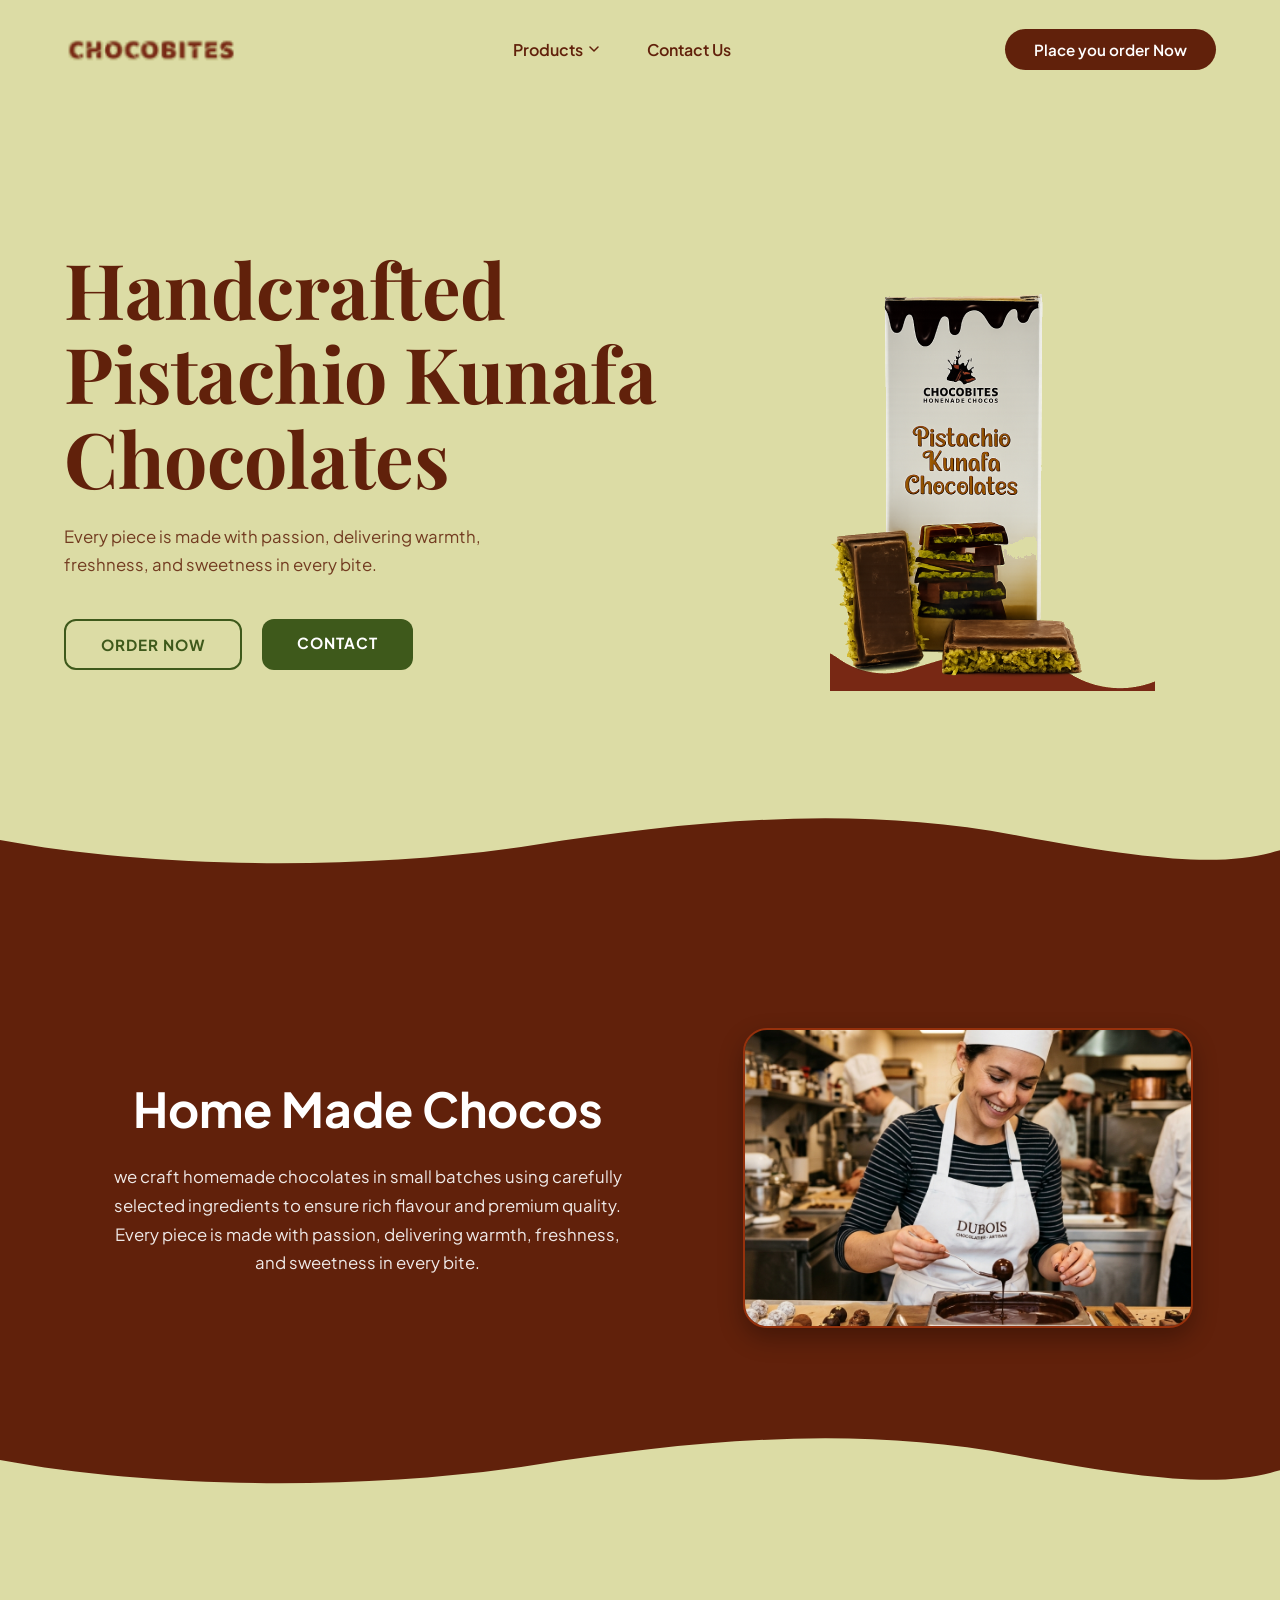
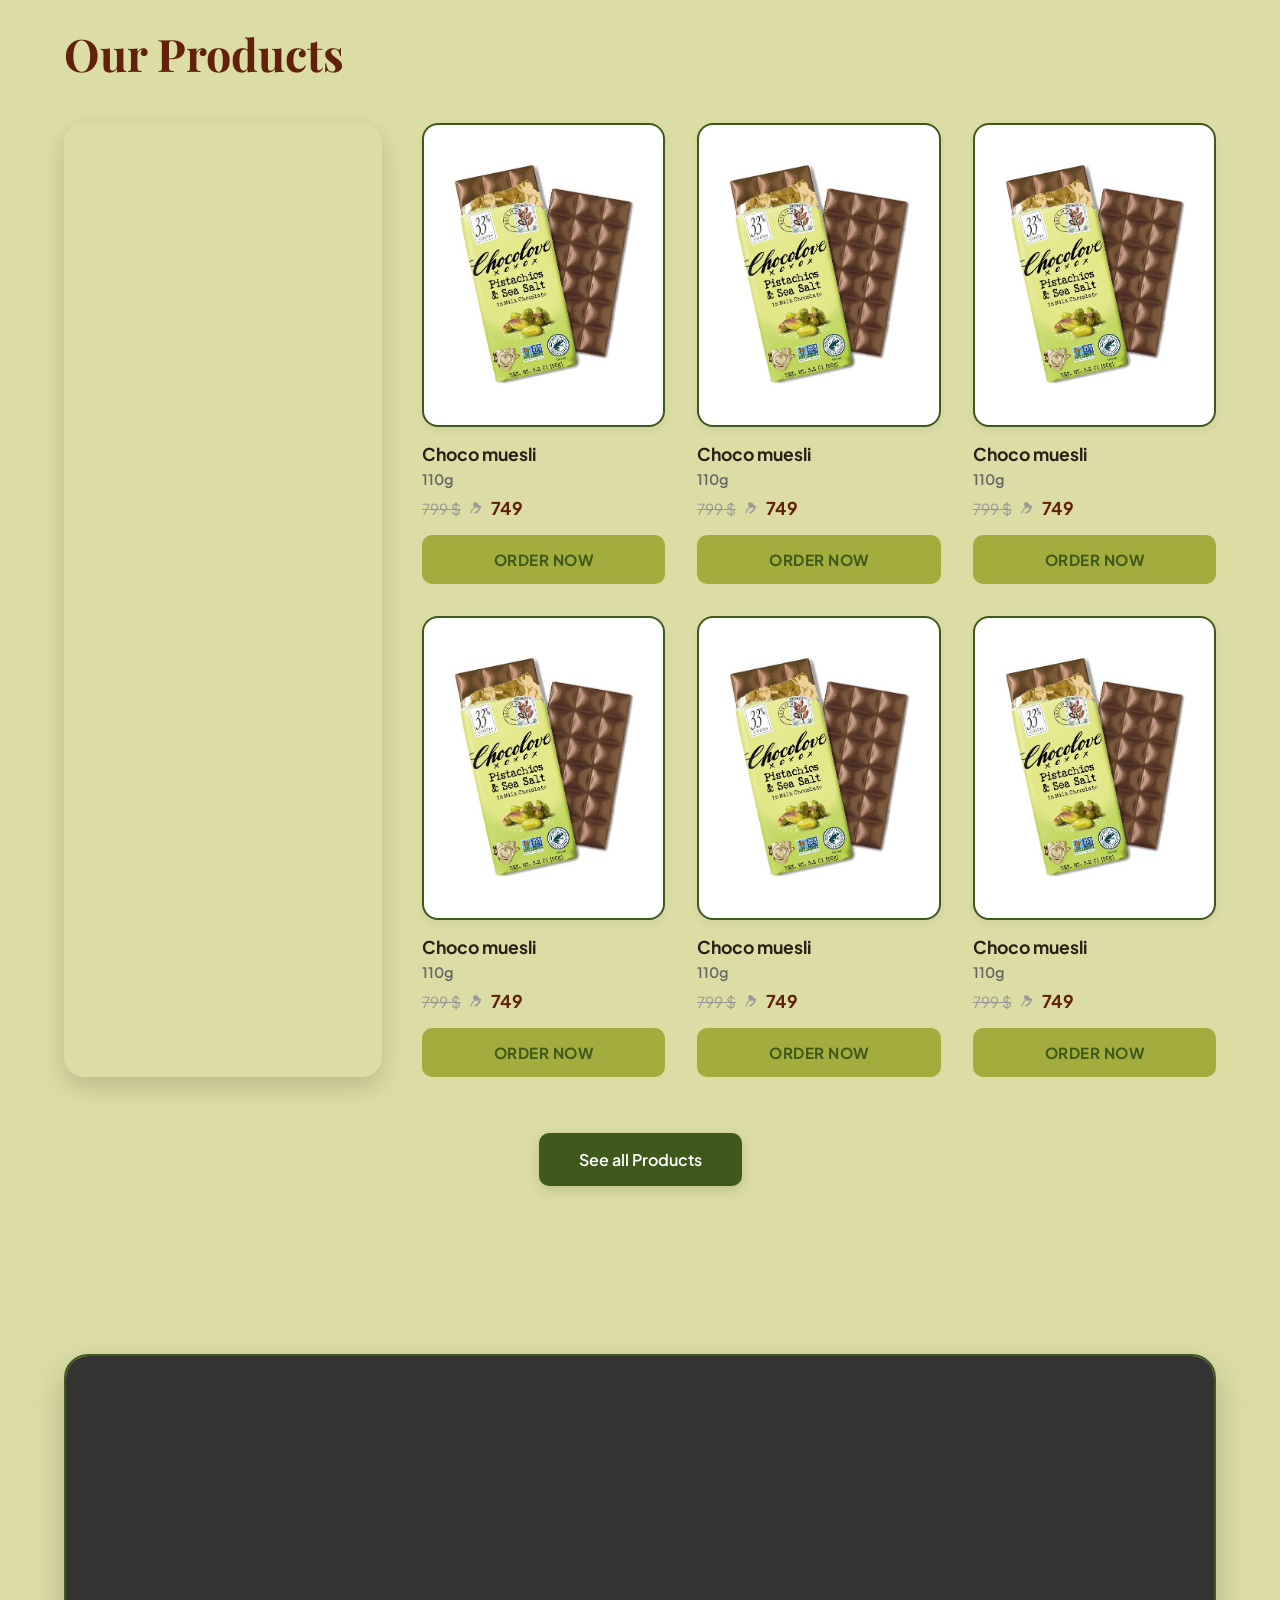
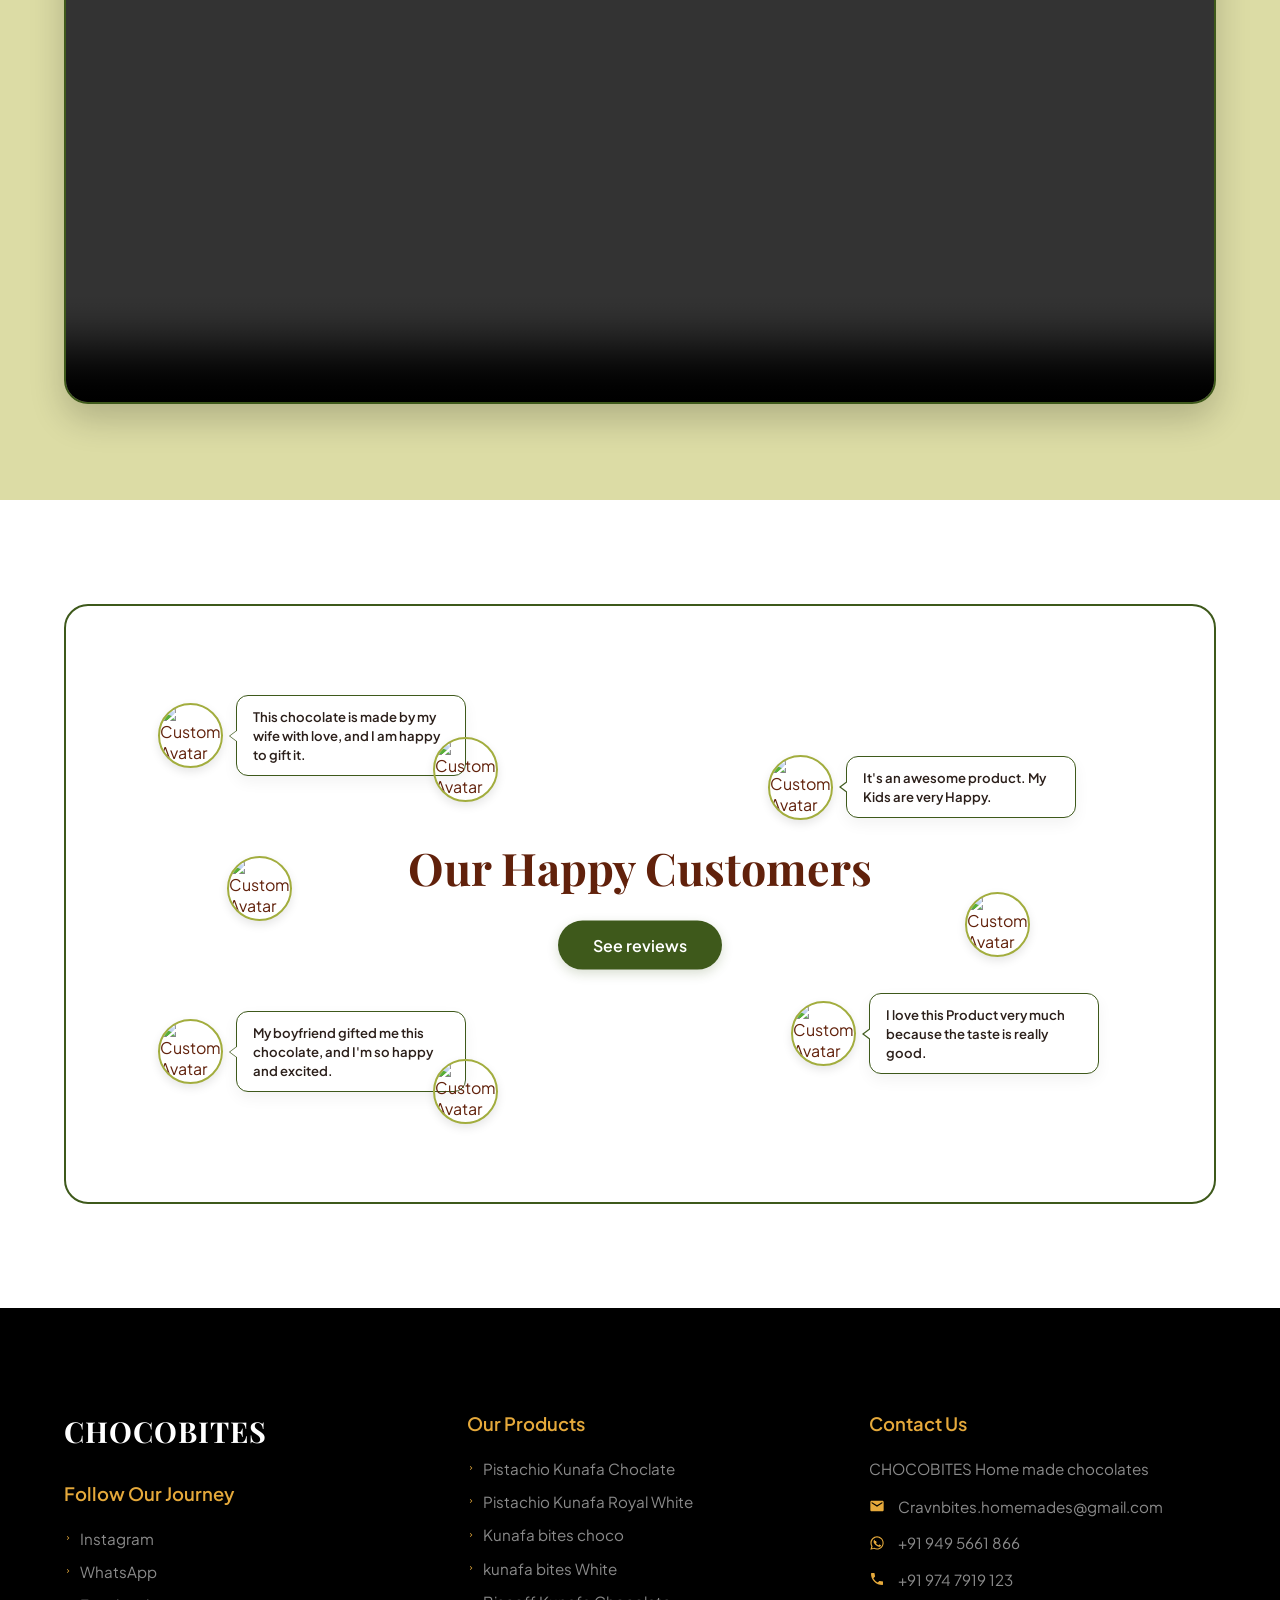
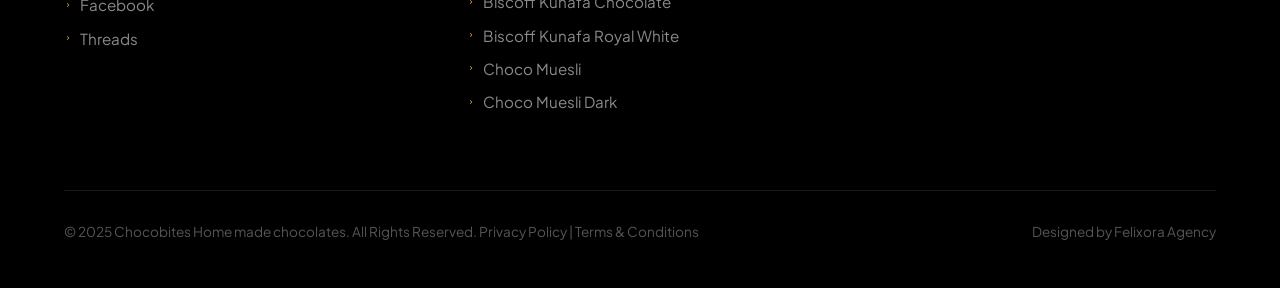
==== commit 949a554d: "logoos" ====
--- a/index.html
+++ b/index.html
@@ -215,7 +215,7 @@
                 <!-- Card 6 -->
                 <div class="product-card">
                     <div class="product-card-img-box">
-                        <img src="/assets/logo.png" alt="Choco muesli package" class="card-item-img">
+                        <img src="/assets/ch.jpg" alt="Choco muesli package" class="card-item-img">
                     </div>
                     <h3 class="product-card-title">Choco muesli</h3>
                     <span class="product-card-weight">110g</span>
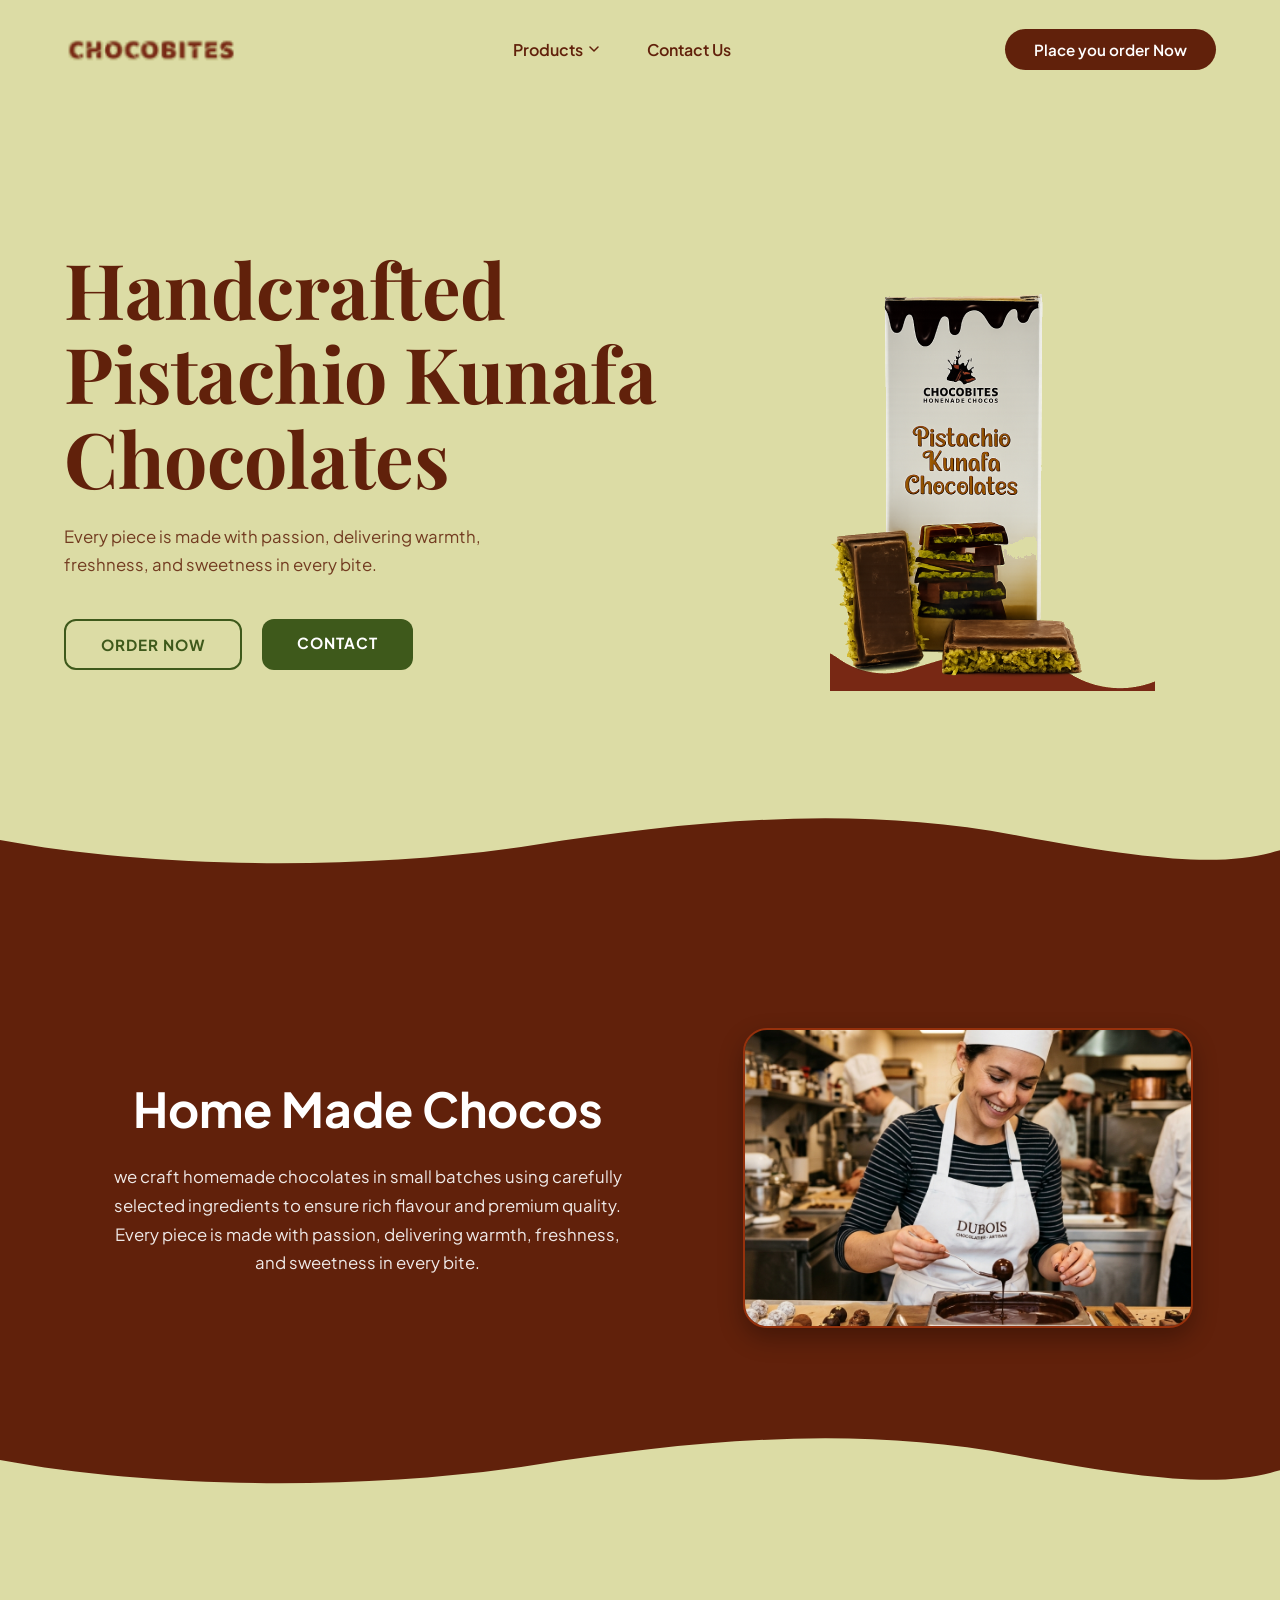
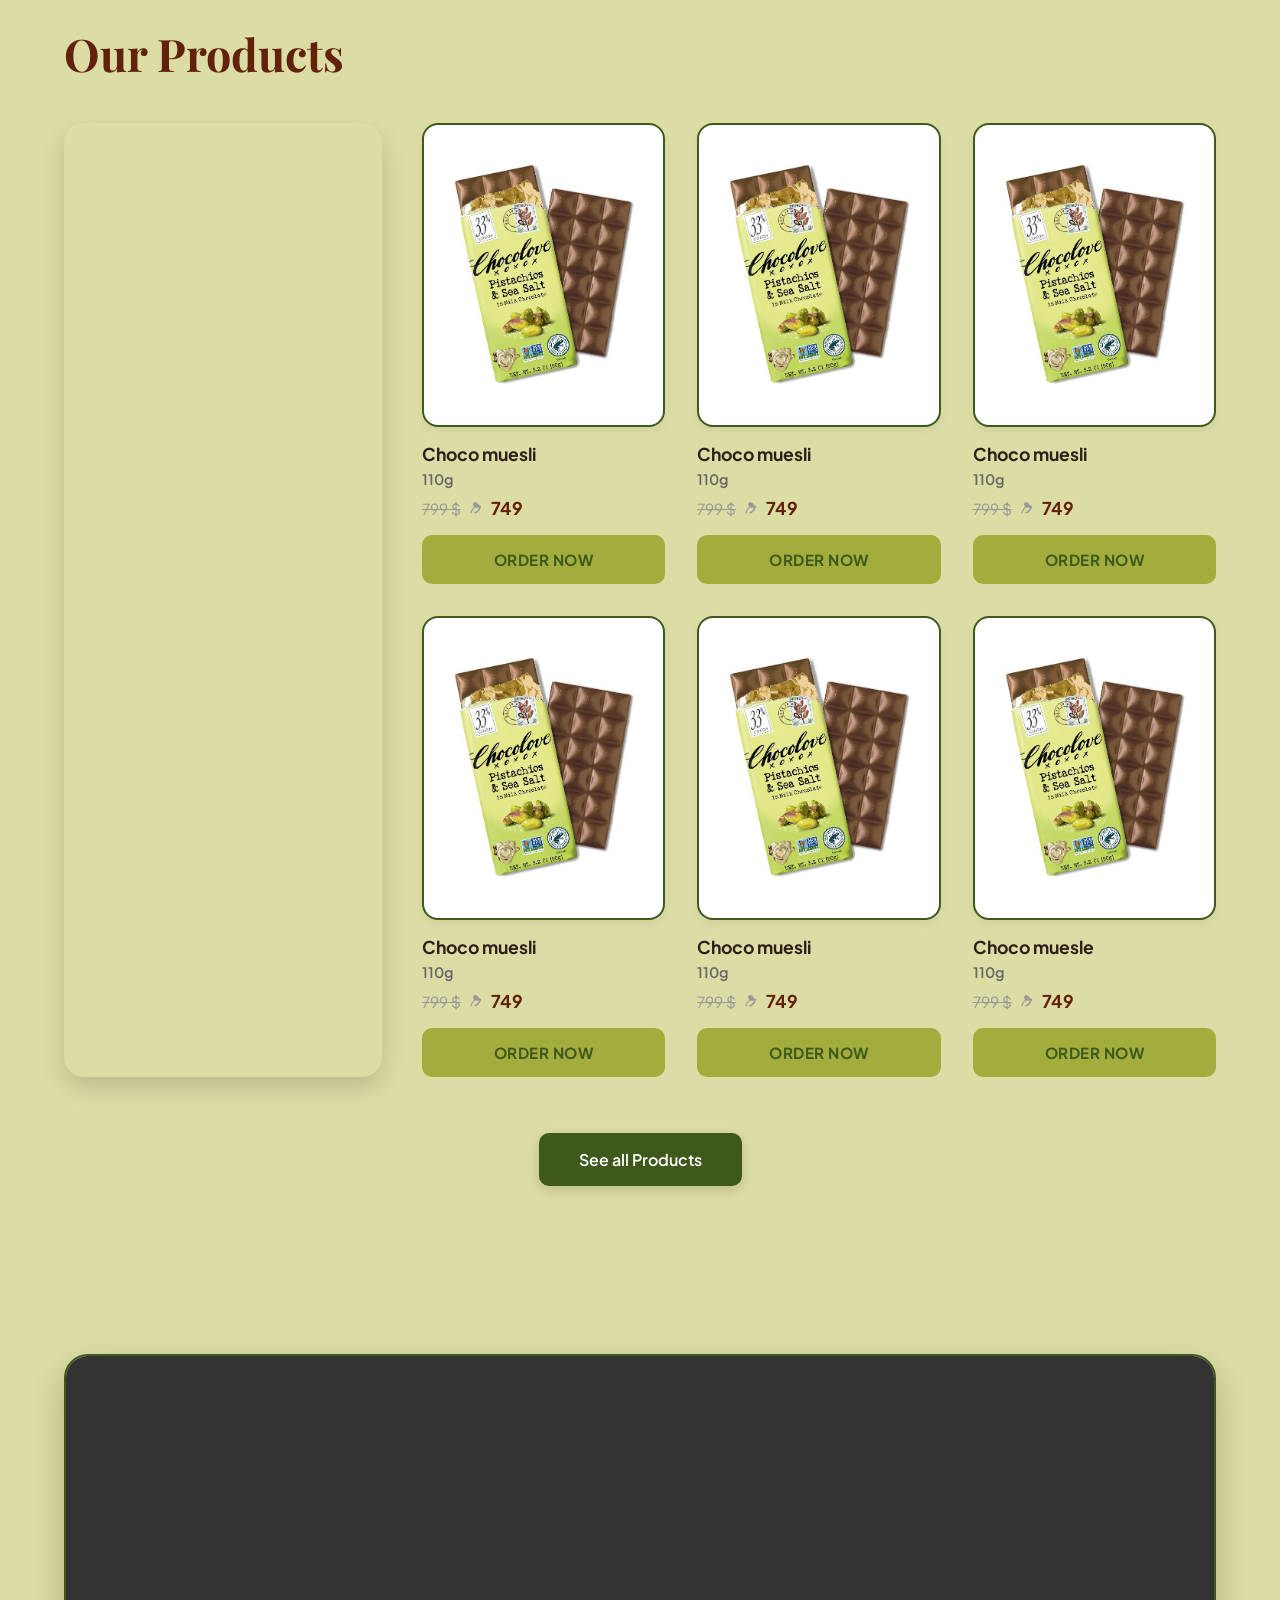
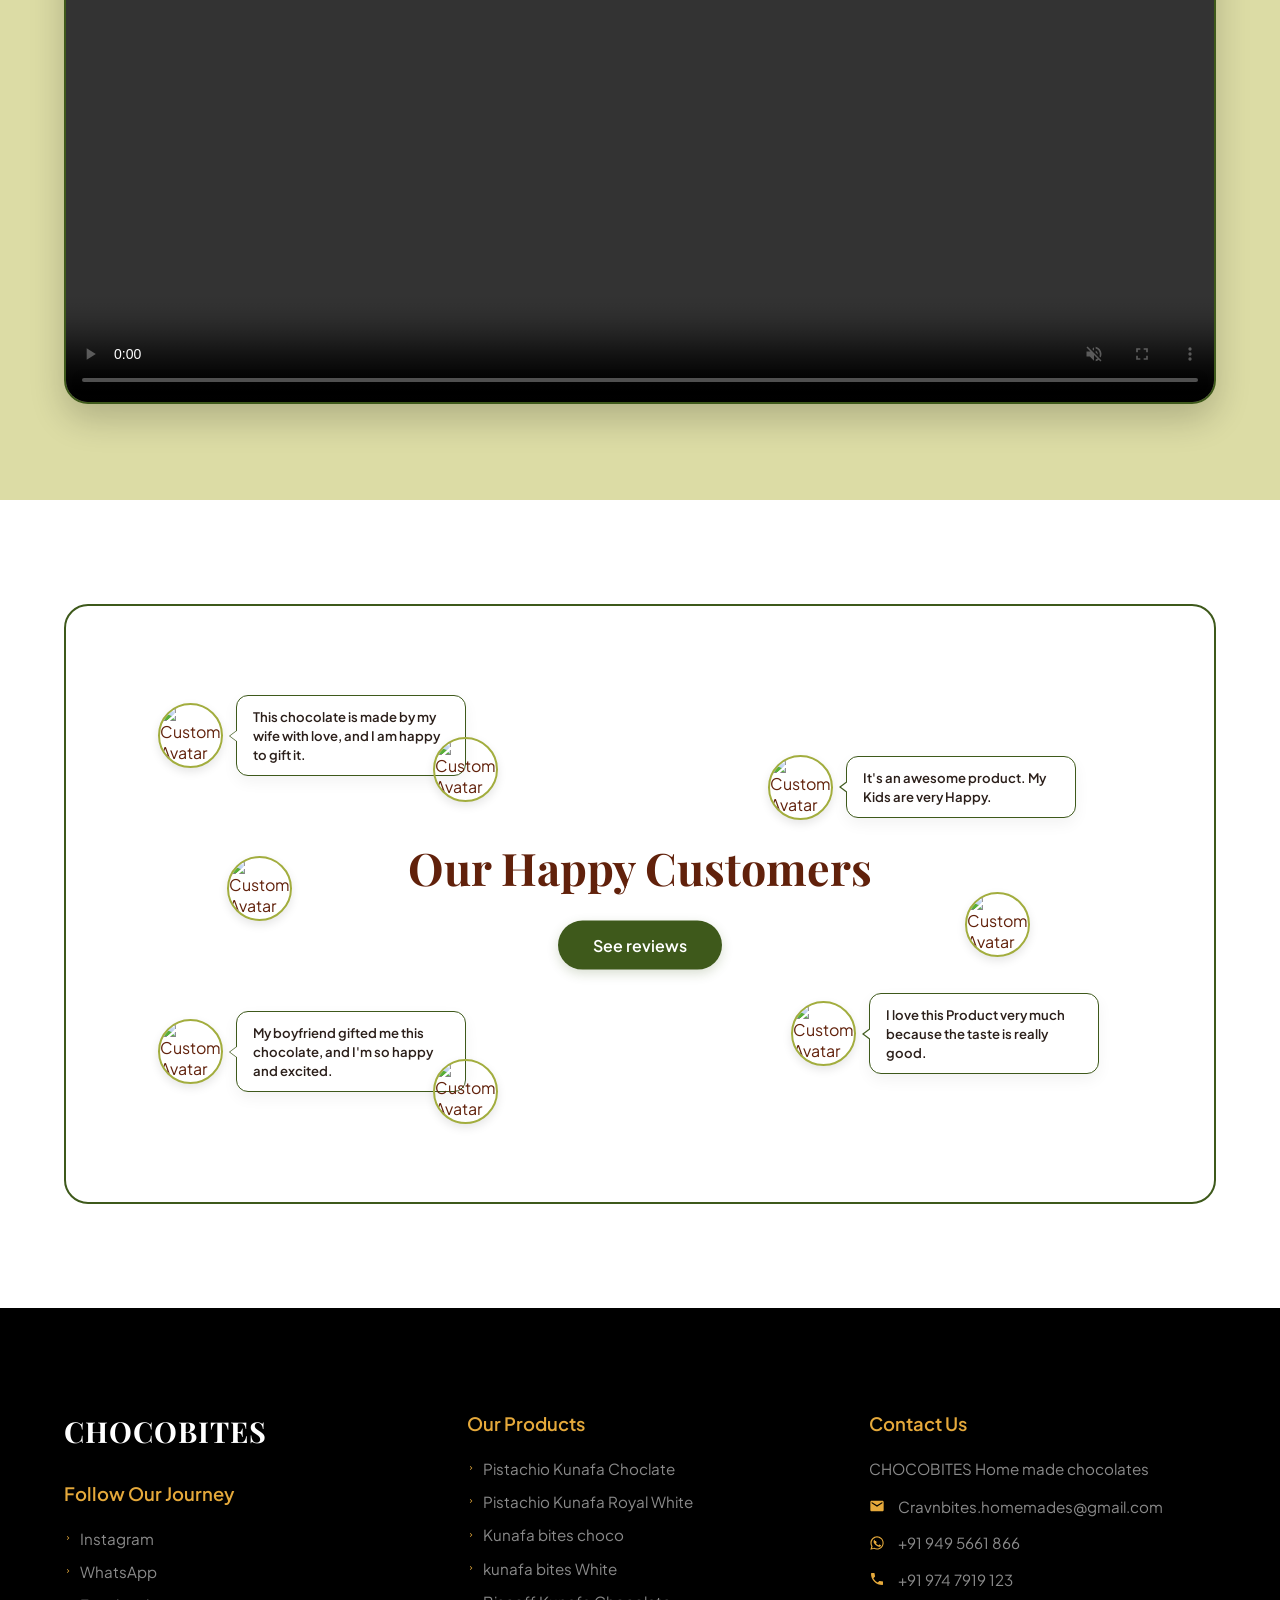
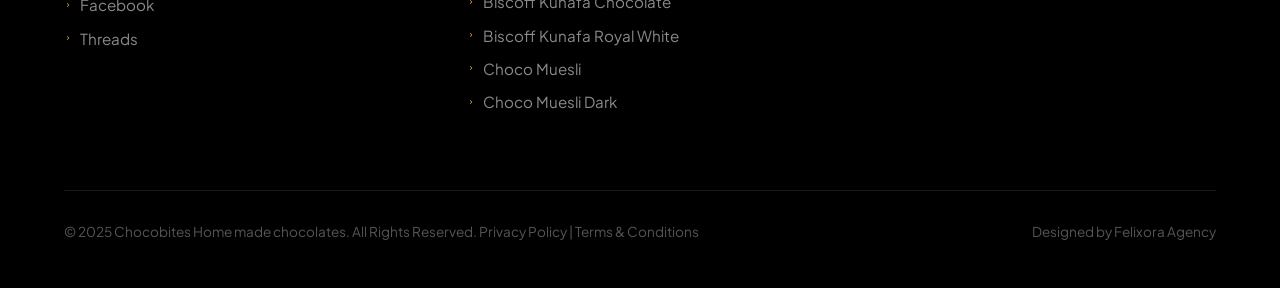
==== commit 569e8c09: "name" ====
--- a/index.html
+++ b/index.html
@@ -217,7 +217,7 @@
                     <div class="product-card-img-box">
                         <img src="/assets/ch.jpg" alt="Choco muesli package" class="card-item-img">
                     </div>
-                    <h3 class="product-card-title">Choco muesli</h3>
+                    <h3 class="product-card-title">Choco muesle</h3>
                     <span class="product-card-weight">110g</span>
                     <div class="product-card-price">
                         <span class="old-price">799 $</span>
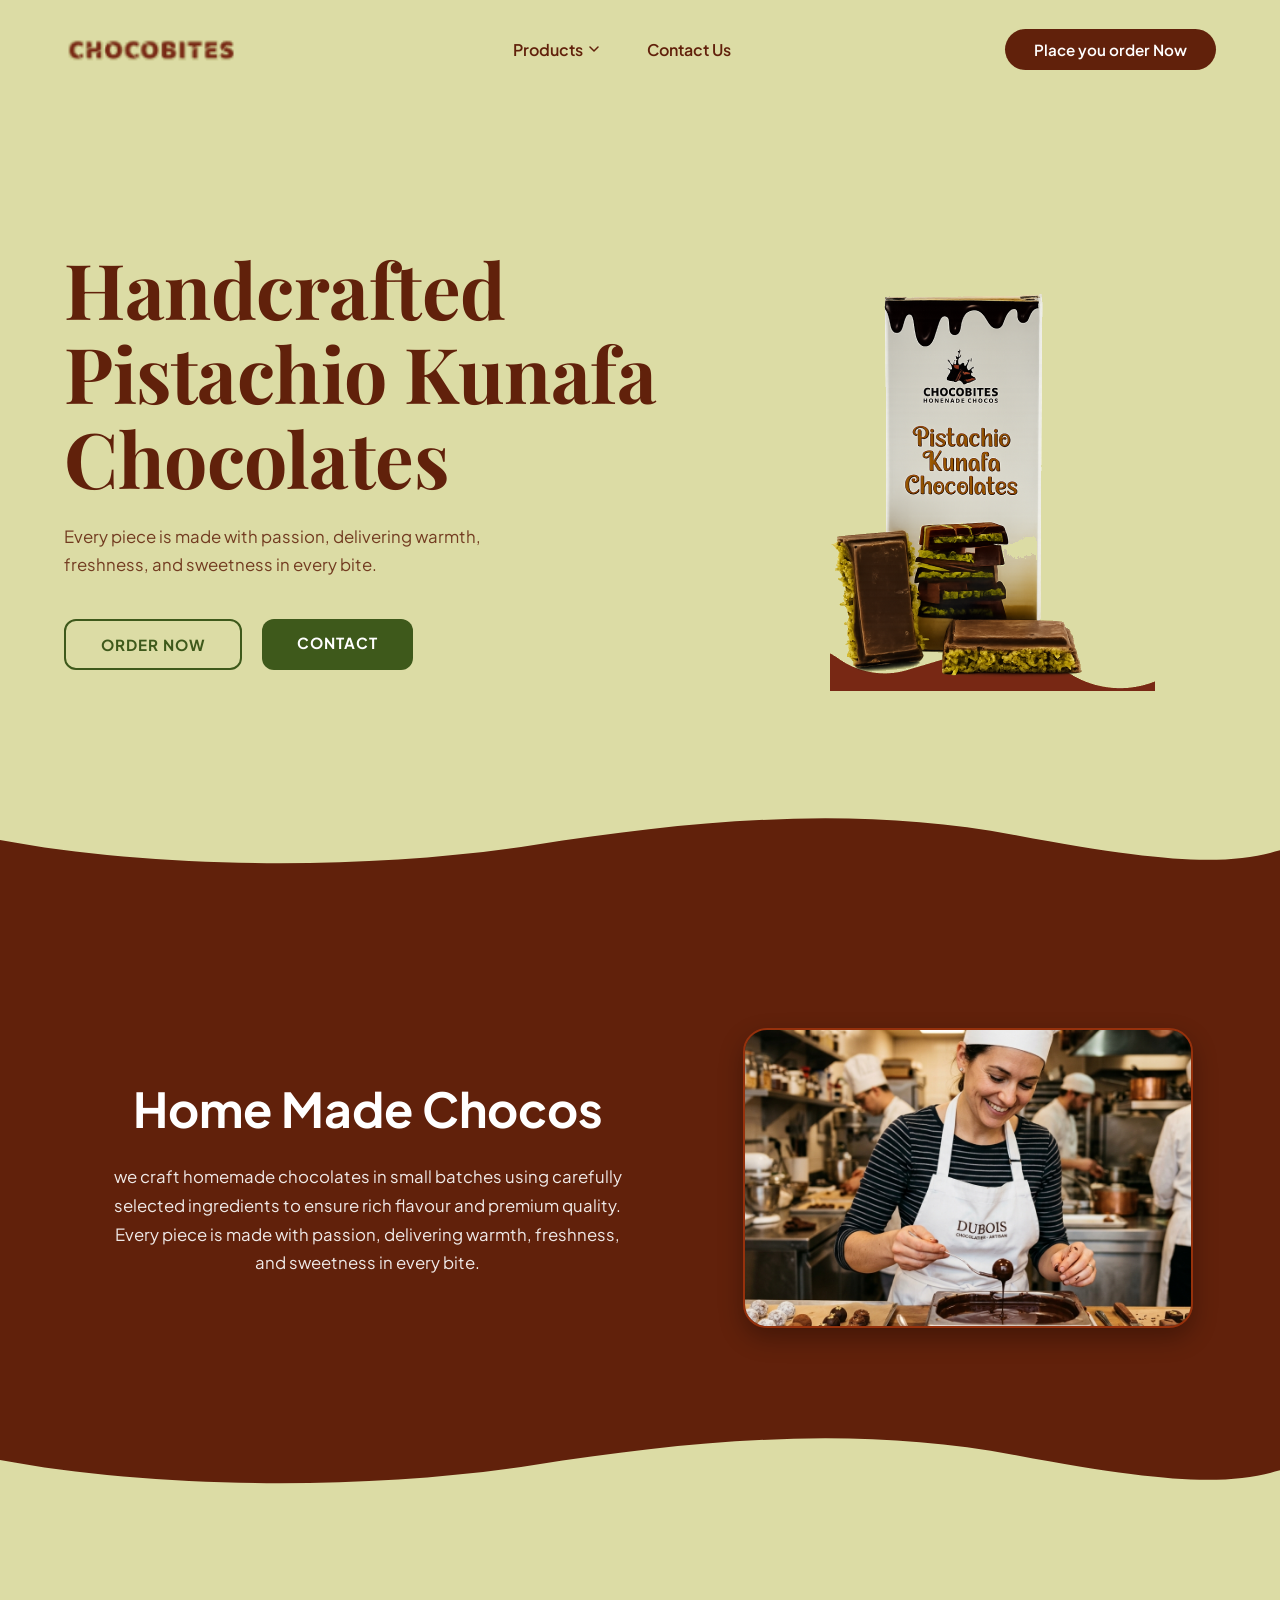
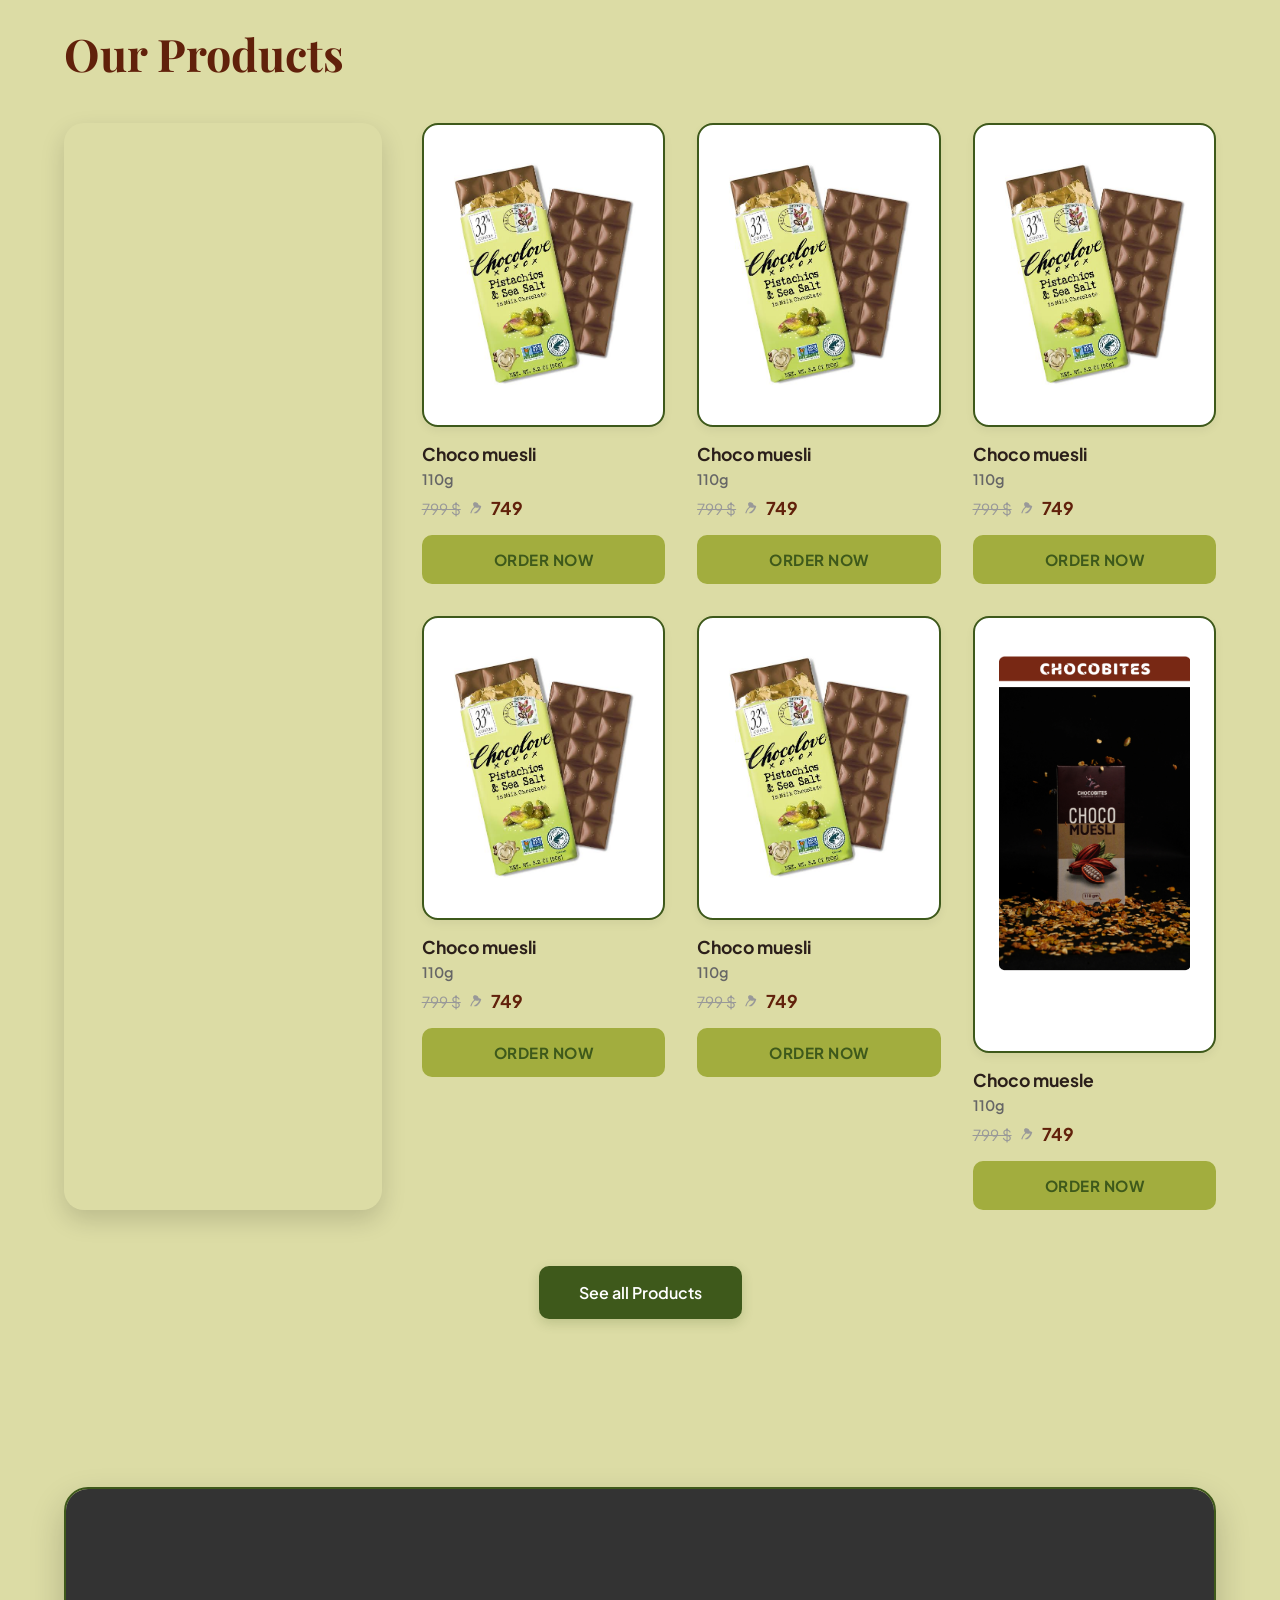
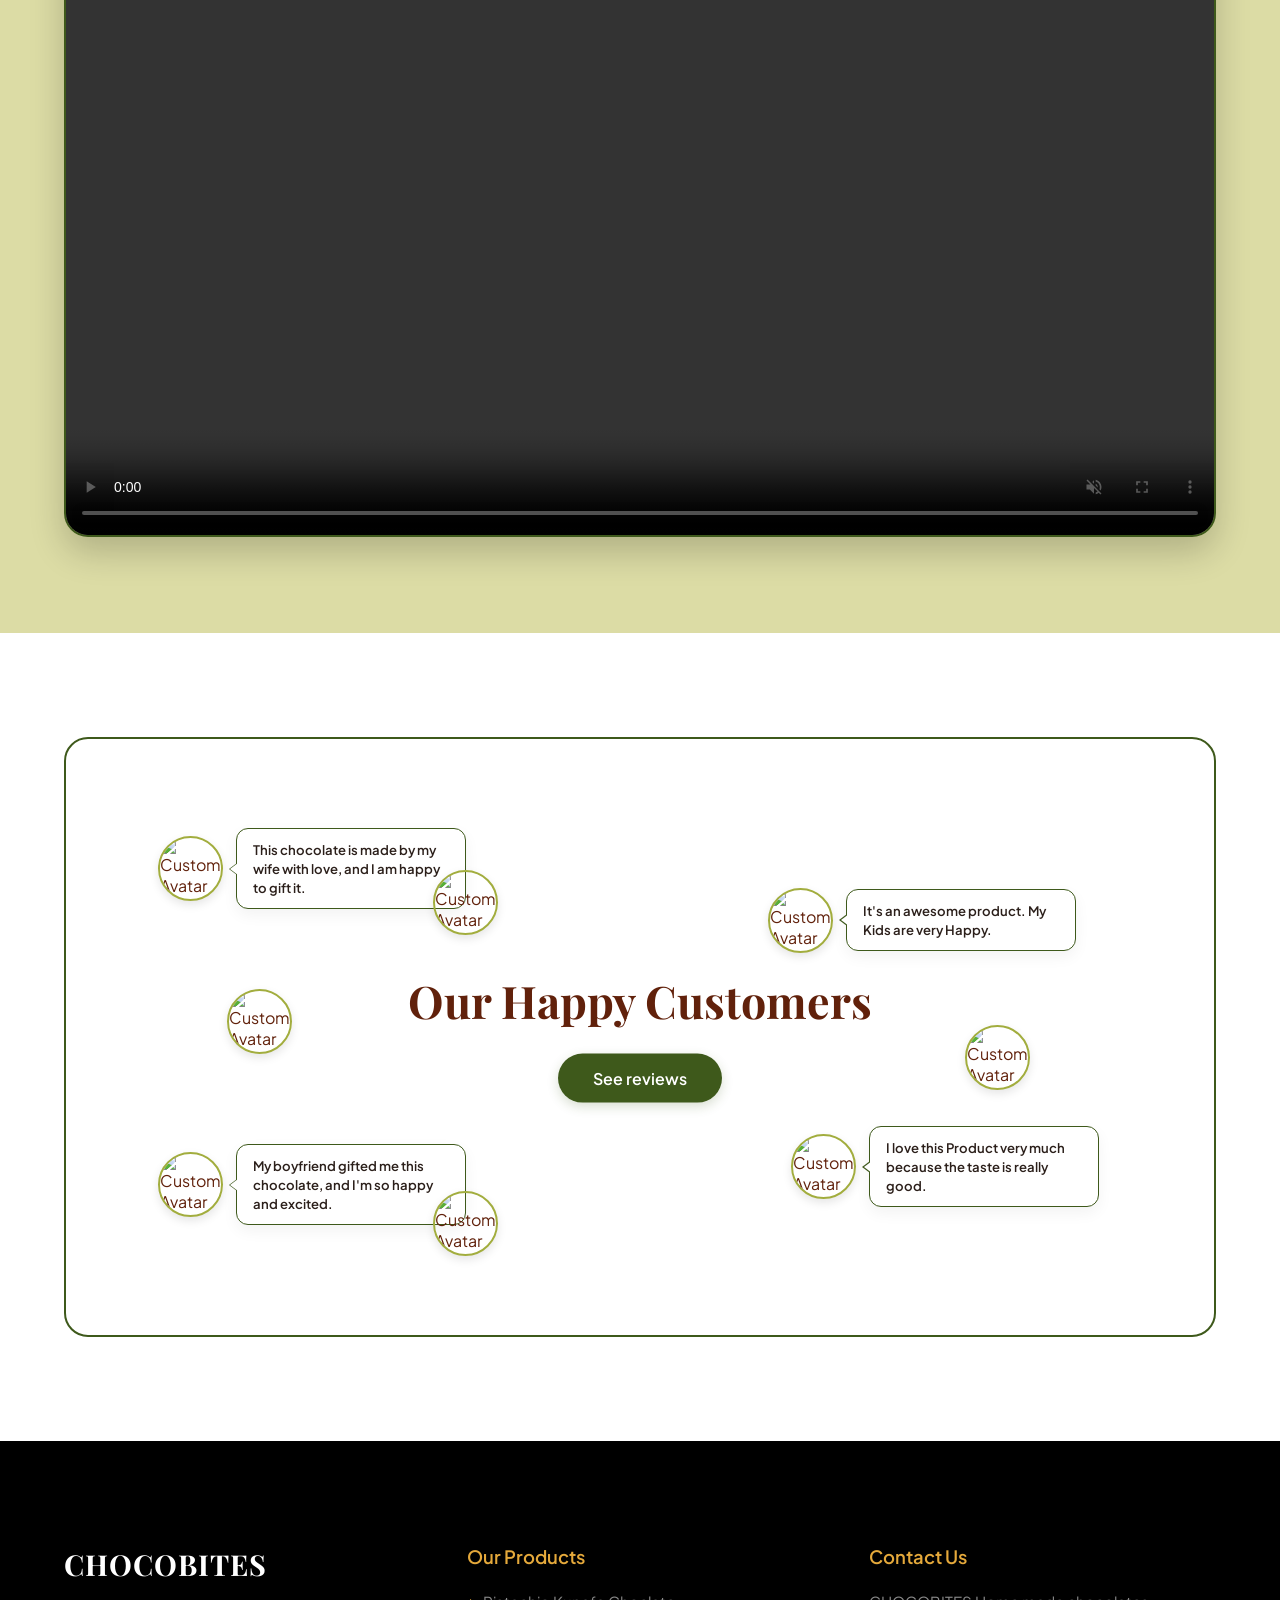
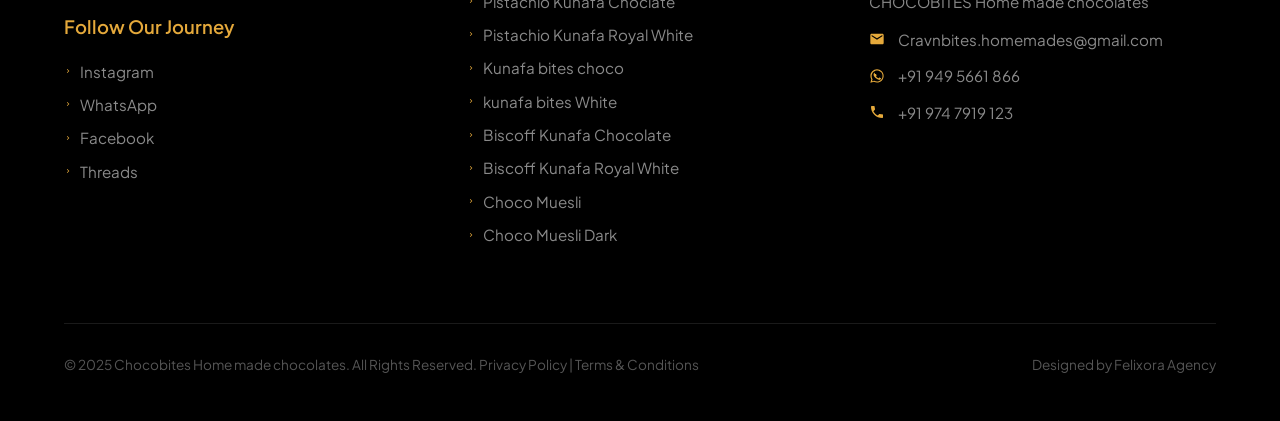
==== commit cce528d6: "rameees" ====
--- a/index.html
+++ b/index.html
@@ -215,7 +215,7 @@
                 <!-- Card 6 -->
                 <div class="product-card">
                     <div class="product-card-img-box">
-                        <img src="/assets/ch.jpg" alt="Choco muesli package" class="card-item-img">
+                        <img src="/assets/product-banner.png" alt="Choco muesli package" class="card-item-img">
                     </div>
                     <h3 class="product-card-title">Choco muesle</h3>
                     <span class="product-card-weight">110g</span>
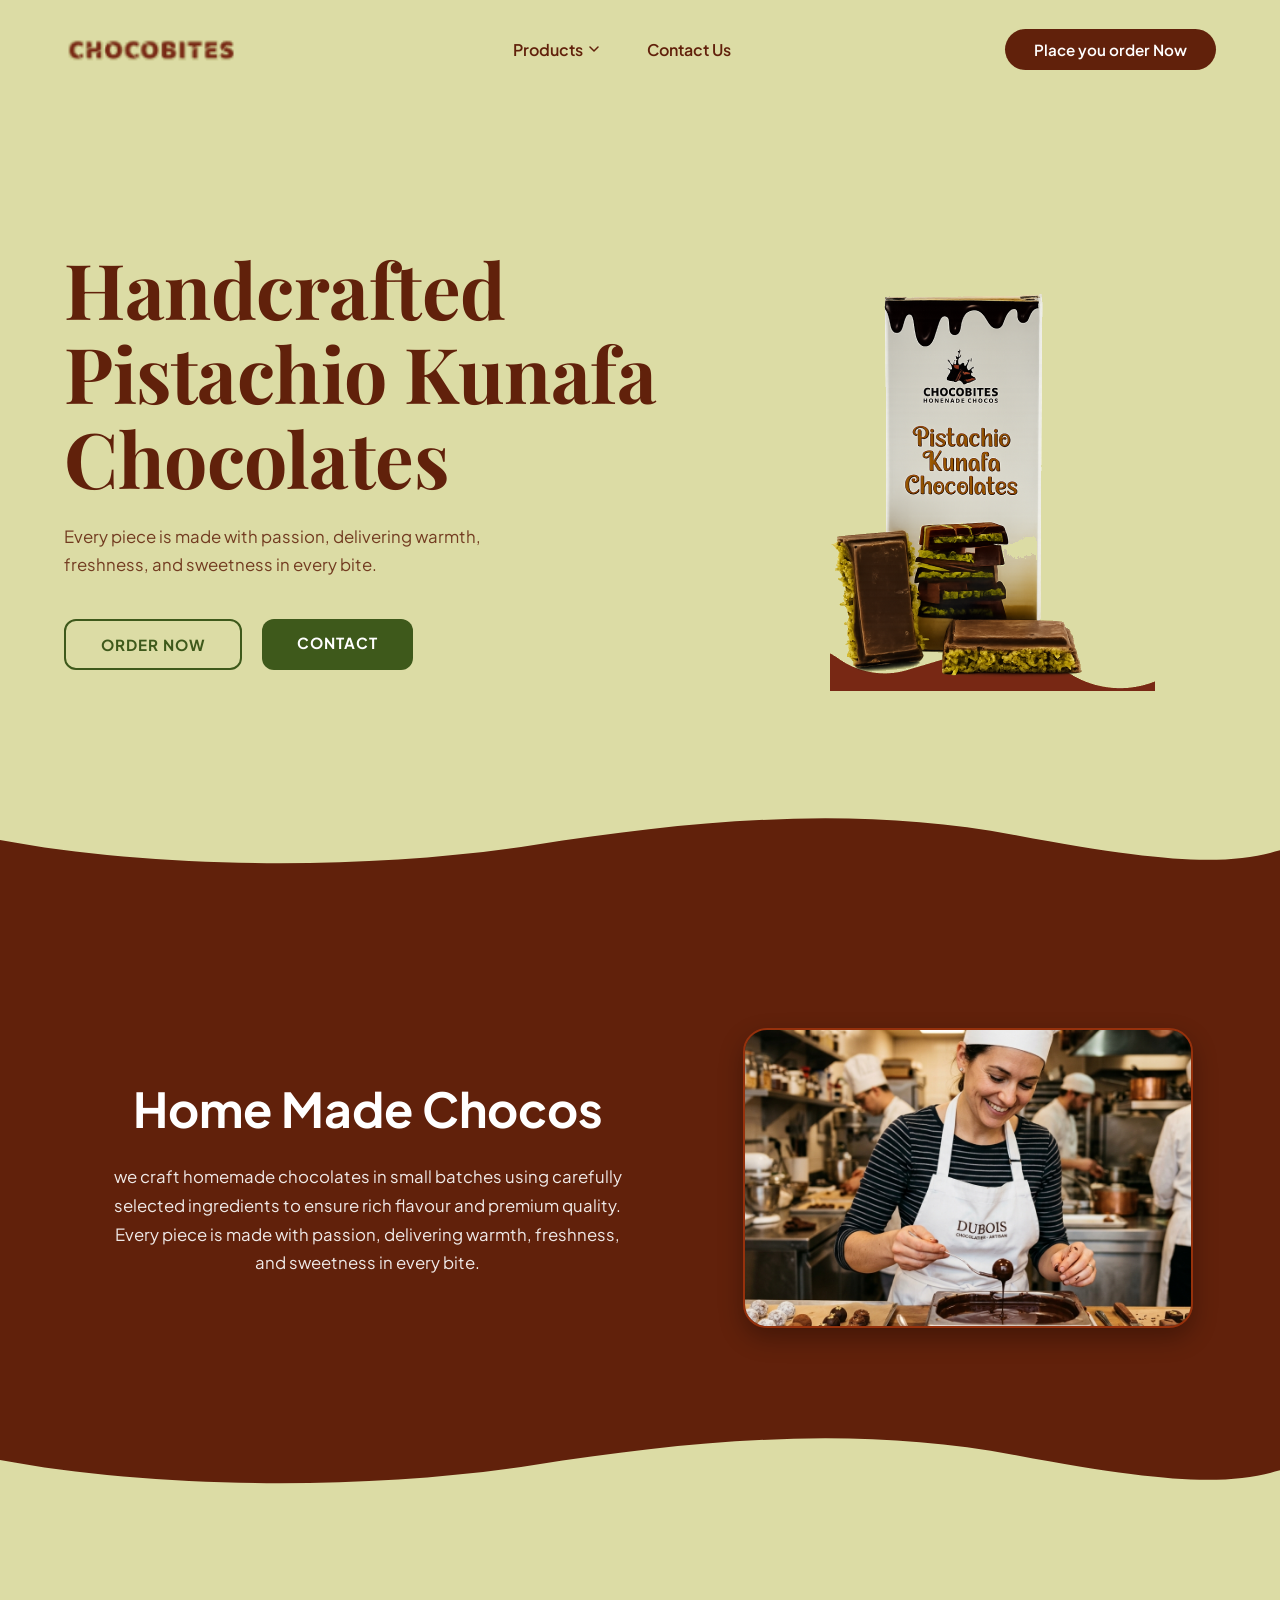
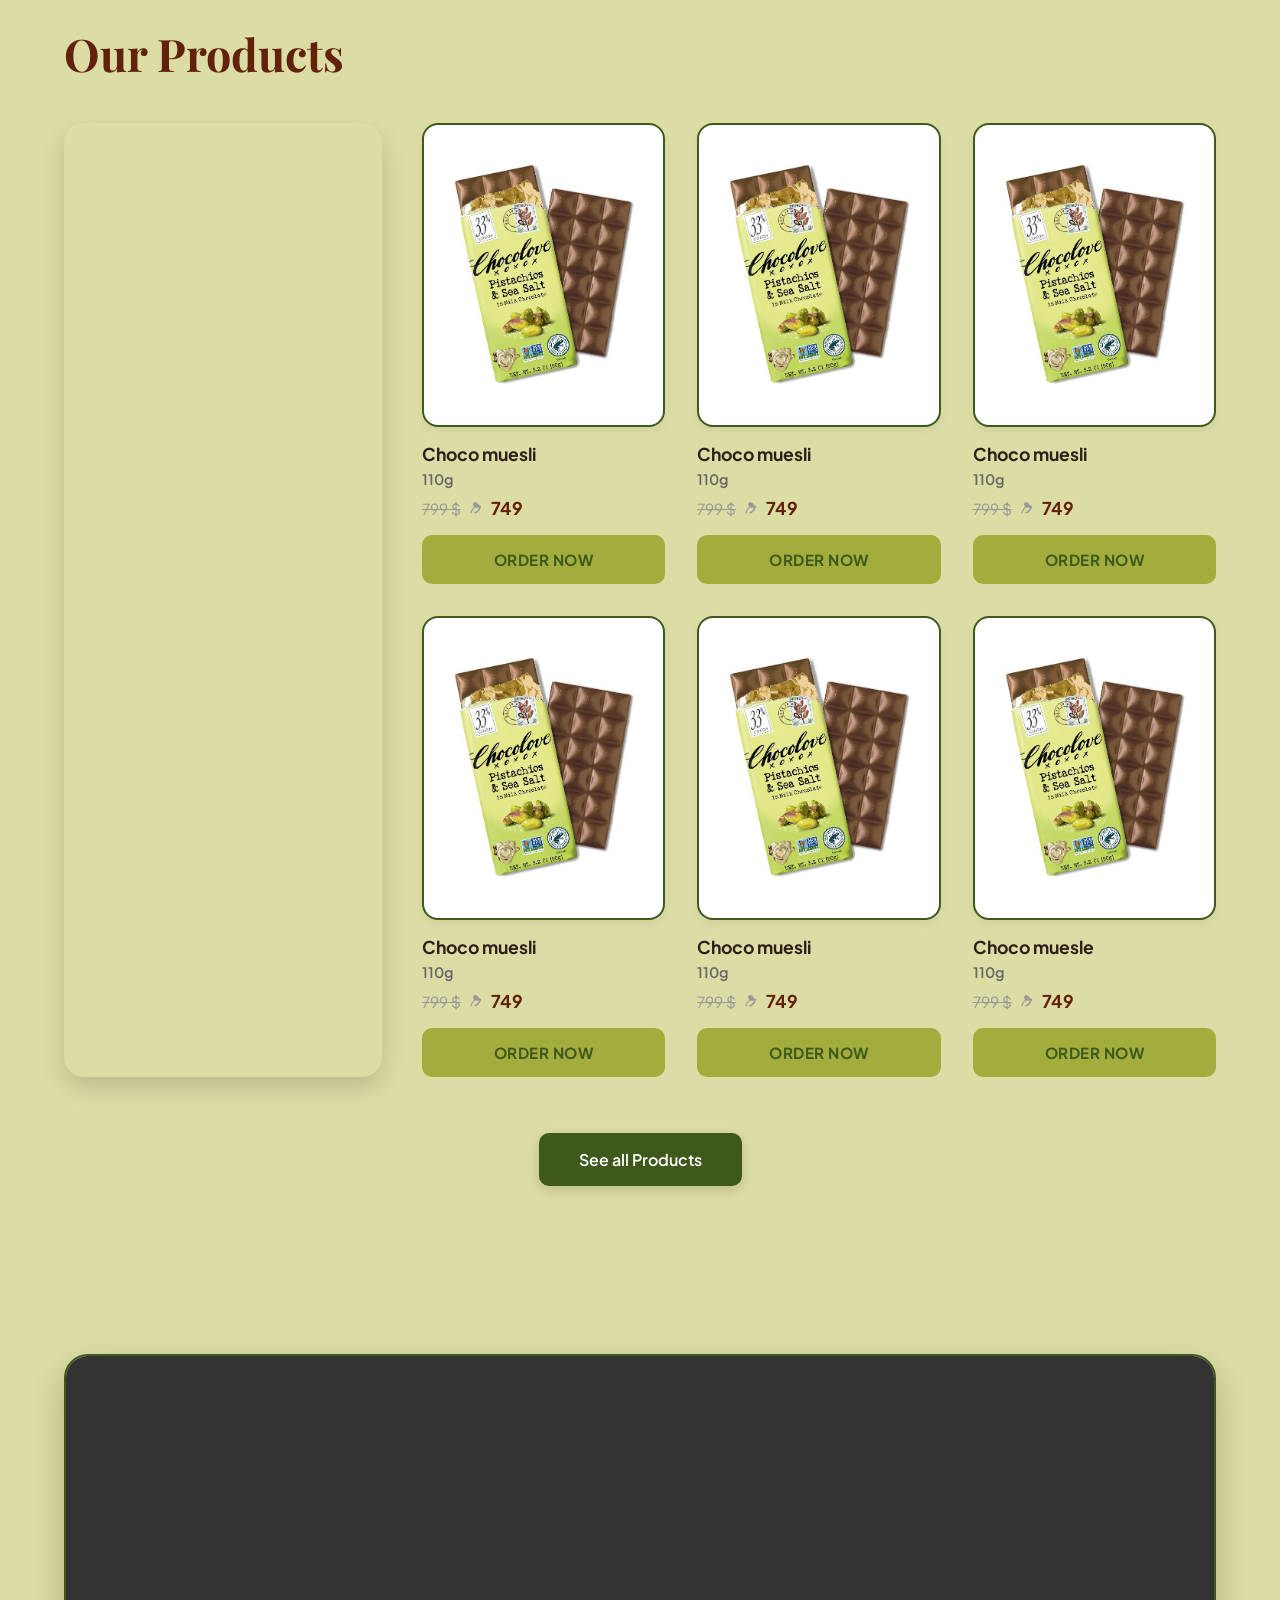
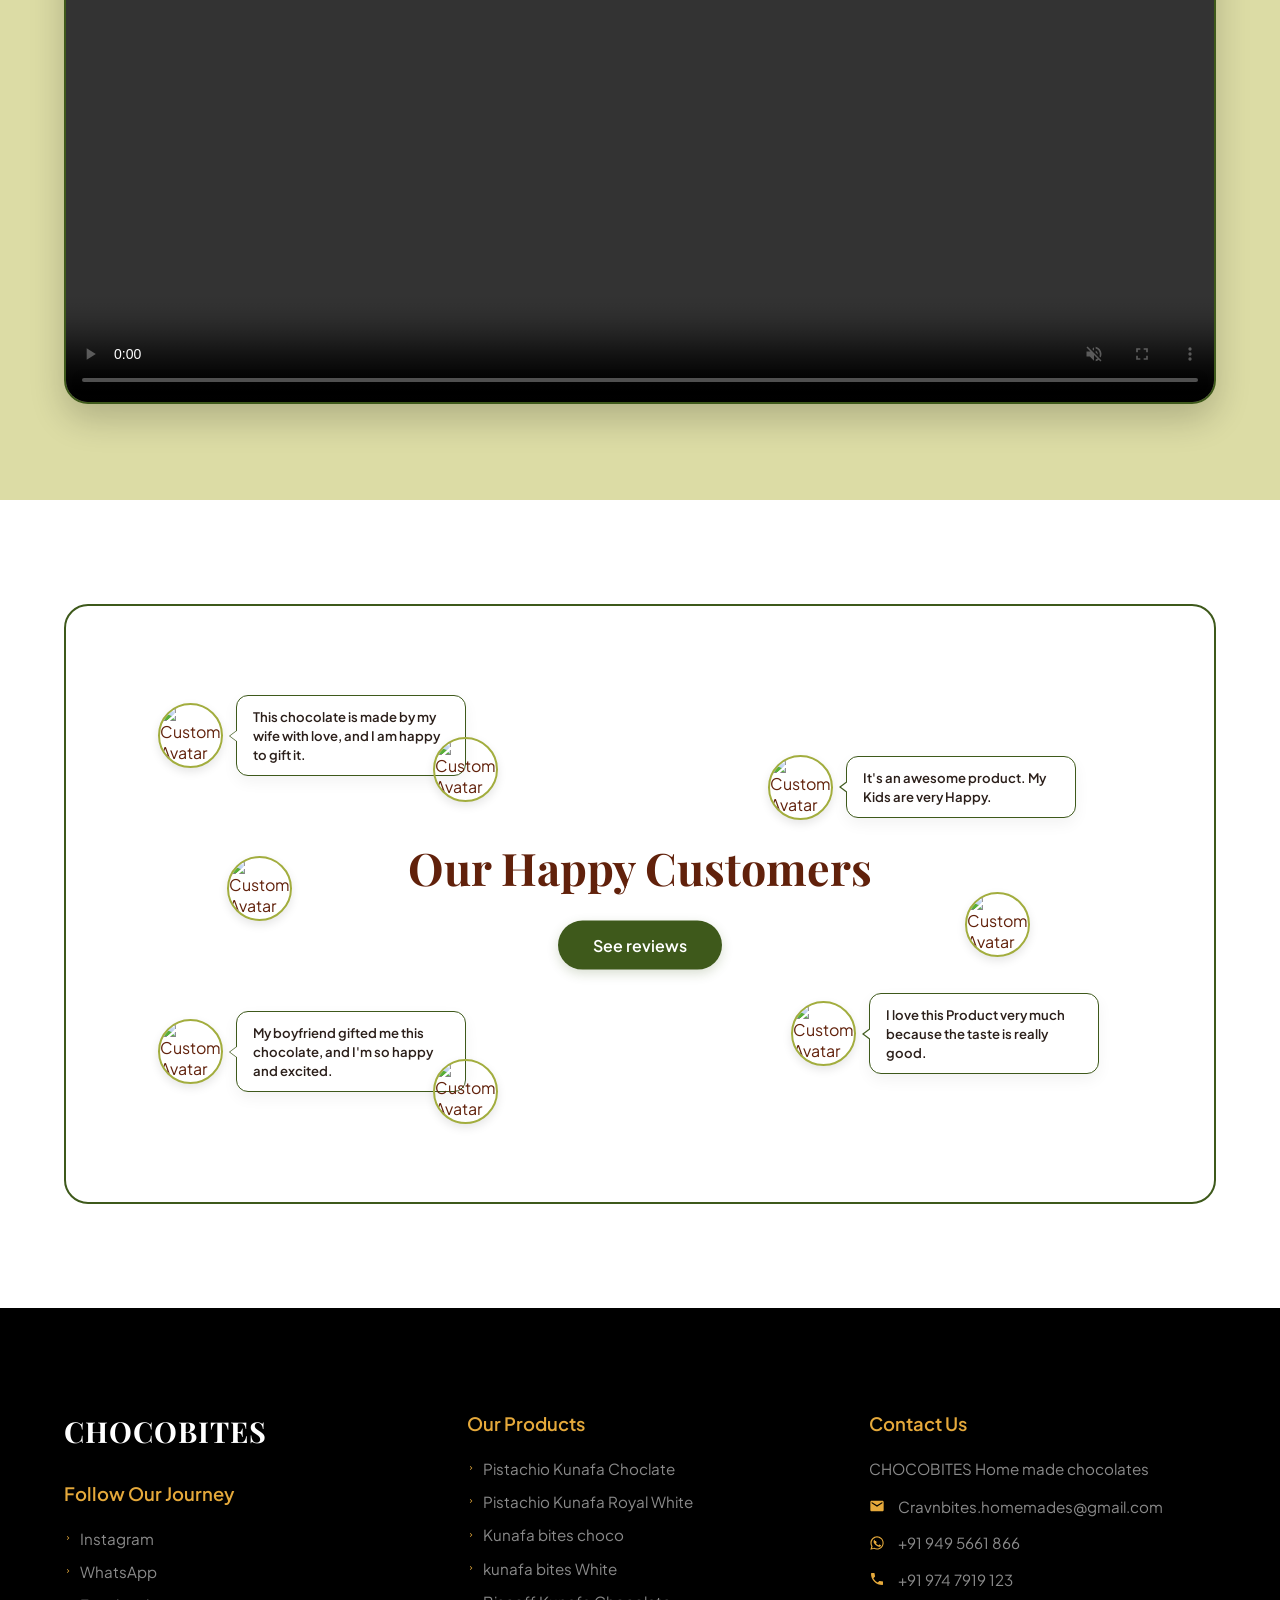
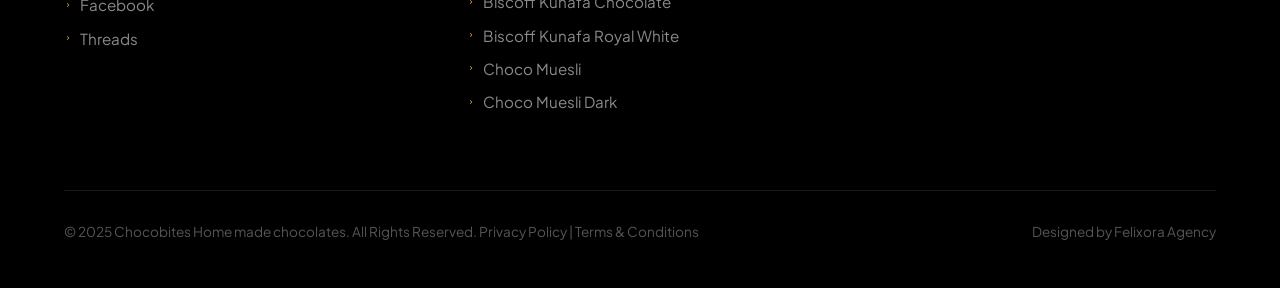
==== commit b49fe180: "sdhbhabg" ====
--- a/index.html
+++ b/index.html
@@ -215,7 +215,7 @@
                 <!-- Card 6 -->
                 <div class="product-card">
                     <div class="product-card-img-box">
-                        <img src="/assets/product-banner.png" alt="Choco muesli package" class="card-item-img">
+                        <img src="assets/ch.jpg" alt="Choco muesli package" class="card-item-img">
                     </div>
                     <h3 class="product-card-title">Choco muesle</h3>
                     <span class="product-card-weight">110g</span>
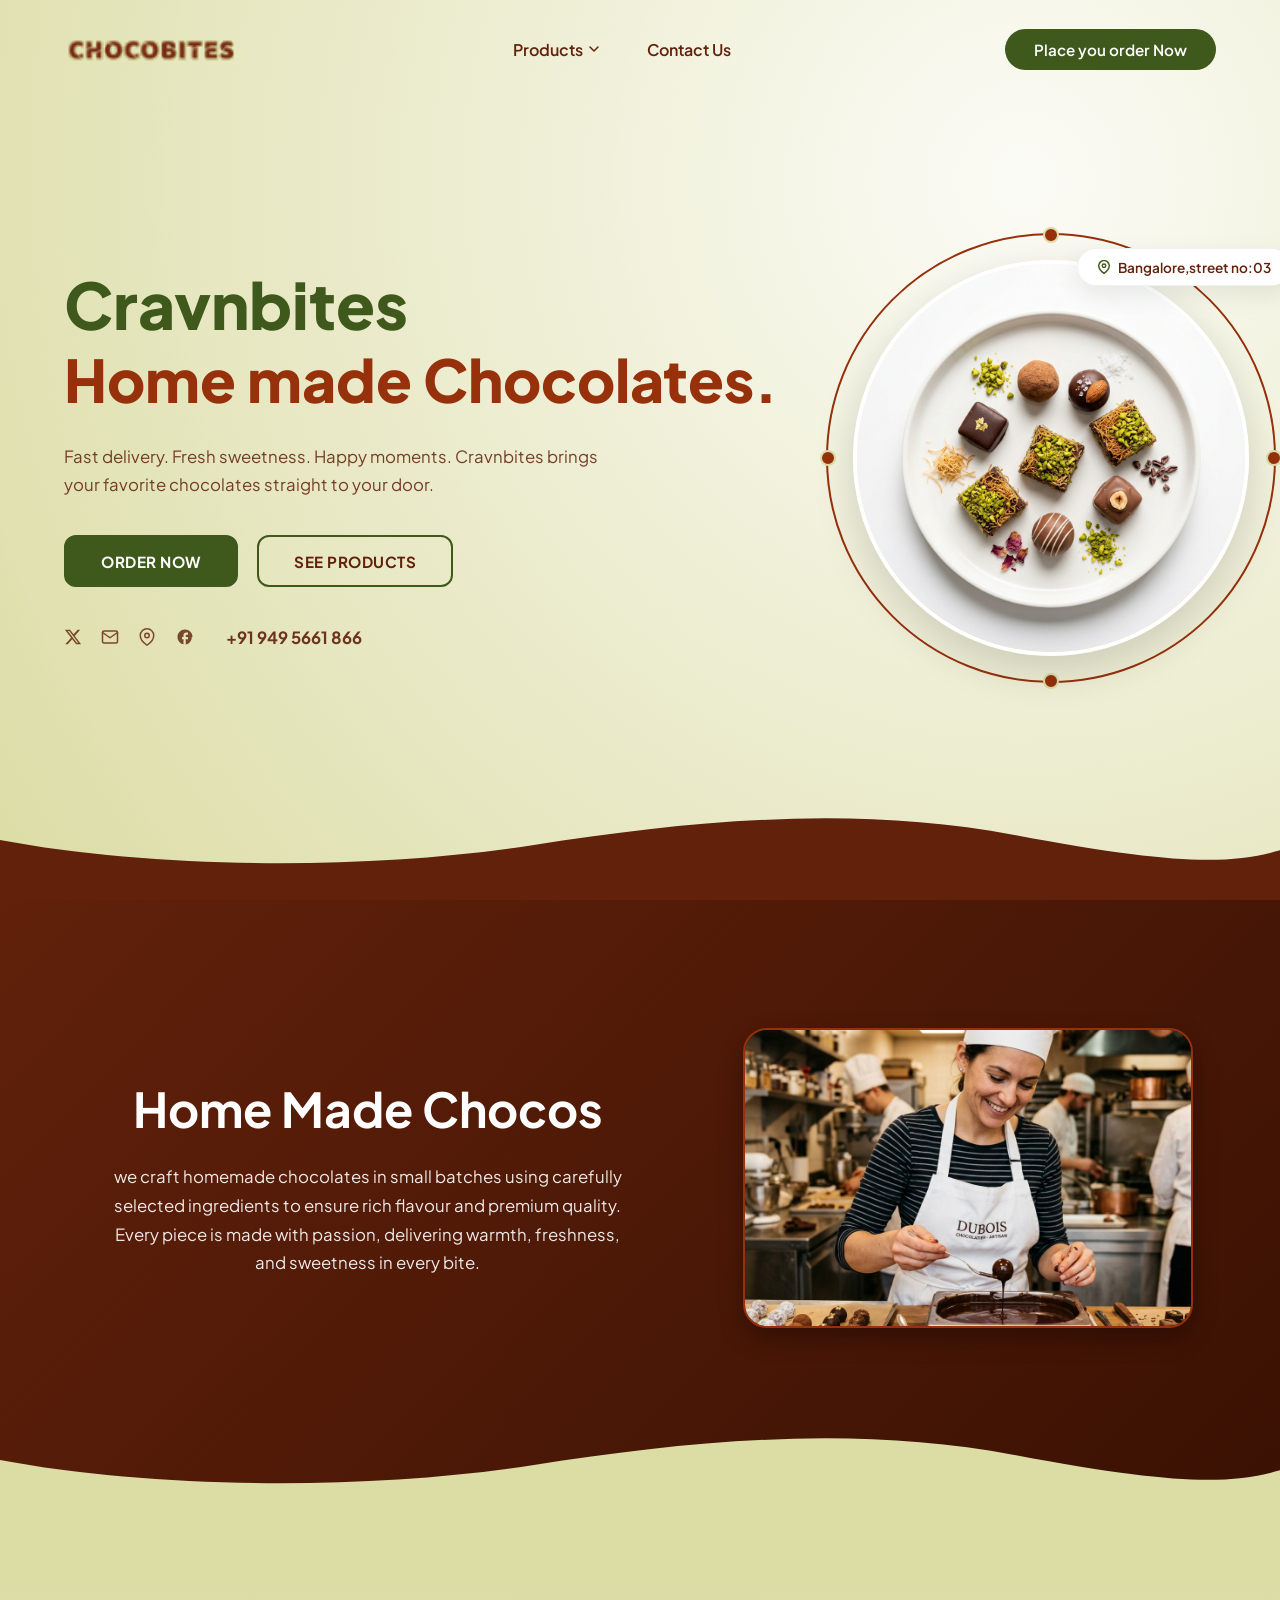
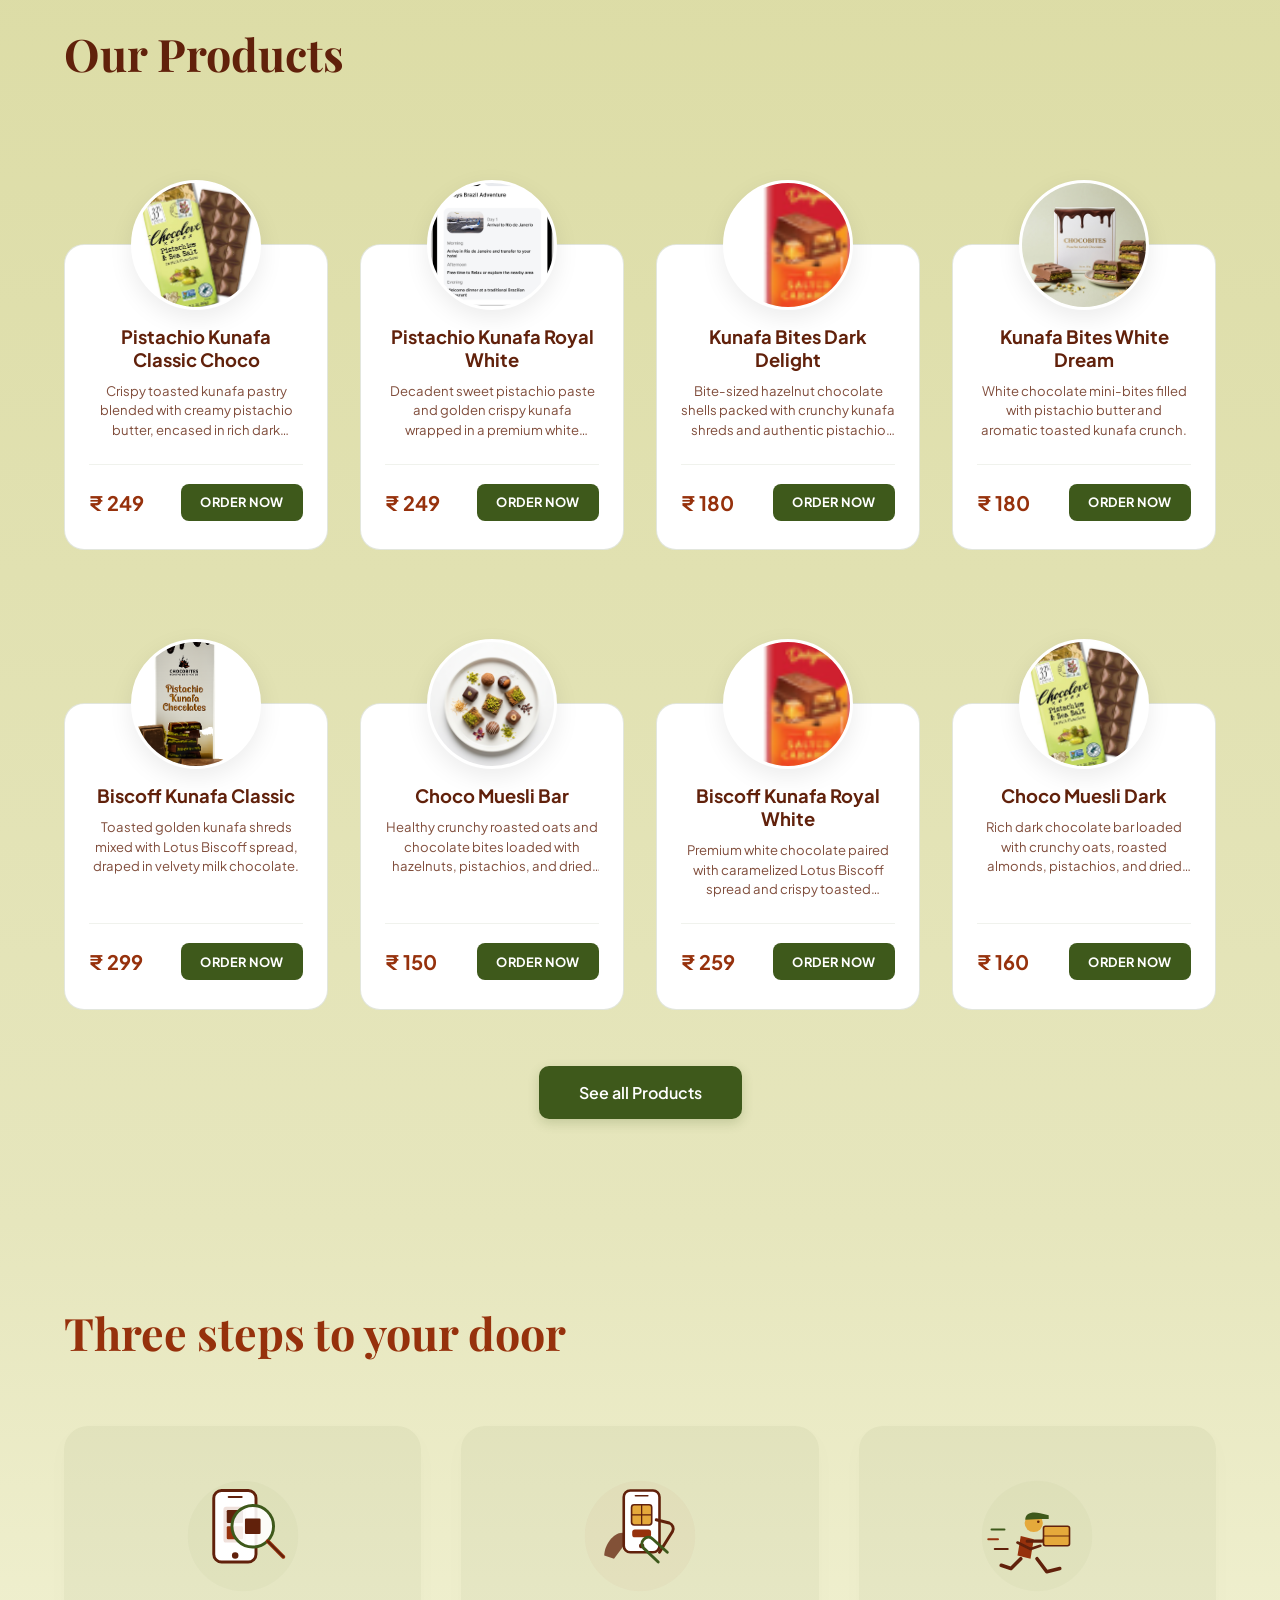
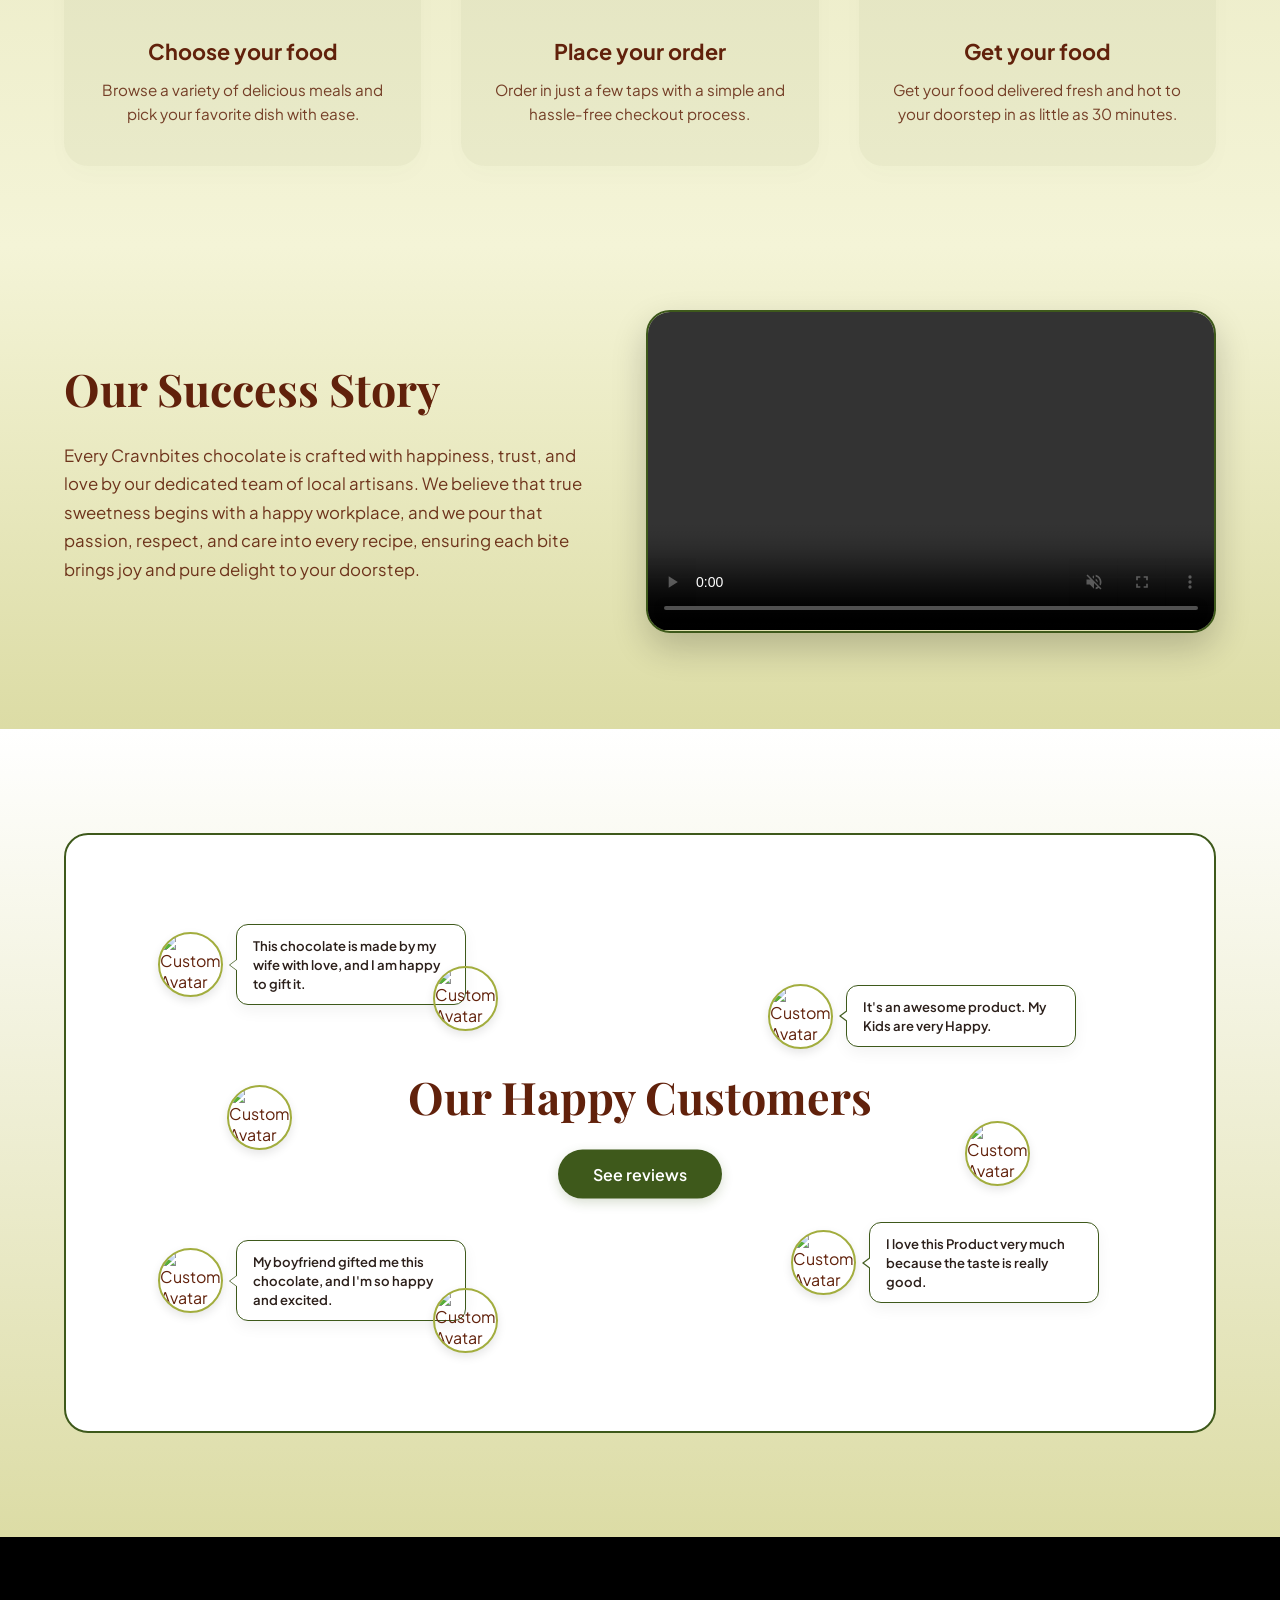
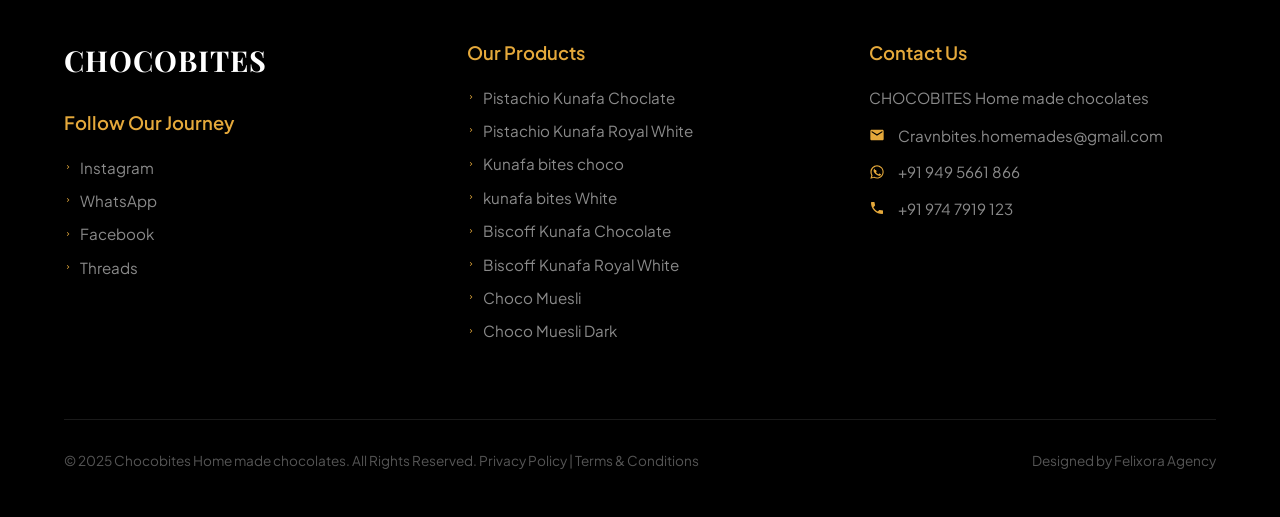
==== commit 3407854b: "wholechanges" ====
--- a/index.html
+++ b/index.html
@@ -63,19 +63,70 @@
         <div class="hero-container">
             <!-- Left Side Content -->
             <div class="hero-content">
-                <h1 class="hero-title">Handcrafted<br>Pistachio Kunafa<br>Chocolates</h1>
-                <p class="hero-subtitle">Every piece is made with passion, delivering warmth, freshness, and sweetness in every bite.</p>
+                <h1 class="hero-title">
+                    <span class="hero-title-highlight">Cravnbites</span>
+                    <span class="hero-title-primary">Home made Chocolates.</span>
+                </h1>
+                <p class="hero-subtitle">Fast delivery. Fresh sweetness. Happy moments. Cravnbites brings your favorite chocolates straight to your door.</p>
                 
                 <div class="hero-actions">
-                    <a href="#" class="btn-outline">ORDER NOW</a>
-                    <a href="#" class="btn-olive">CONTACT</a>
-                </div>
-            </div>
-
-            <!-- Right Side Image Graphic -->
+                    <a href="#" class="btn-hero-solid">ORDER NOW</a>
+                    <a href="products.html" class="btn-hero-outline">SEE PRODUCTS</a>
+                </div>
+                
+                <!-- Hero Social & Contact Info -->
+                <div class="hero-contact-info">
+                    <div class="hero-social-icons">
+                        <a href="#" aria-label="Twitter">
+                            <svg viewBox="0 0 24 24" width="18" height="18" fill="currentColor">
+                                <path d="M18.244 2.25h3.308l-7.227 8.26 8.502 11.24H16.17l-5.214-6.817L4.99 21.75H1.68l7.73-8.835L1.254 2.25H8.08l4.713 6.231zm-1.161 17.52h1.833L7.084 4.126H5.117z"/>
+                            </svg>
+                        </a>
+                        <a href="mailto:Cravnbites.homemades@gmail.com" aria-label="Email">
+                            <svg viewBox="0 0 24 24" width="18" height="18" fill="none" stroke="currentColor" stroke-width="2" stroke-linecap="round" stroke-linejoin="round">
+                                <path d="M4 4h16c1.1 0 2 .9 2 2v12c0 1.1-.9 2-2 2H4c-1.1 0-2-.9-2-2V6c0-1.1.9-2 2-2z"/>
+                                <polyline points="22,6 12,13 2,6"/>
+                            </svg>
+                        </a>
+                        <a href="#" aria-label="Location">
+                            <svg viewBox="0 0 24 24" width="18" height="18" fill="none" stroke="currentColor" stroke-width="2" stroke-linecap="round" stroke-linejoin="round">
+                                <path d="M21 10c0 7-9 13-9 13s-9-6-9-13a9 9 0 0 1 18 0z"/>
+                                <circle cx="12" cy="10" r="3"/>
+                            </svg>
+                        </a>
+                        <a href="#" aria-label="Facebook">
+                            <svg viewBox="0 0 24 24" width="18" height="18" fill="currentColor">
+                                <path d="M22 12c0-5.52-4.48-10-10-10S2 6.48 2 12c0 4.84 3.44 8.87 8 9.8V15H8v-3h2V9.5C10 7.57 11.57 6 13.5 6H16v3h-2c-.55 0-1 .45-1 1v2h3v3h-3v6.95c4.56-.93 8-4.96 8-9.75z"/>
+                            </svg>
+                        </a>
+                    </div>
+                    <span class="hero-phone-number">+91 949 5661 866</span>
+                </div>
+            </div>
+
+            <!-- Right Side Circular Orbit Graphic -->
             <div class="hero-graphic">
-                <!-- Crop of the vertical box and bars -->
-                <img src="assets/your-product-image.png" alt="Chocobites Pistachio Kunafa Chocolate Box and Bars" class="product-img">
+                <div class="hero-graphic-orbit">
+                    <!-- Location Pin Badge floating top-right -->
+                    <div class="location-badge">
+                        <svg class="badge-pin-icon" viewBox="0 0 24 24" width="14" height="14" fill="none" stroke="currentColor" stroke-width="2.5">
+                            <path d="M21 10c0 7-9 13-9 13s-9-6-9-13a9 9 0 0 1 18 0z"/>
+                            <circle cx="12" cy="10" r="3"/>
+                        </svg>
+                        <span>Bangalore,street no:03</span>
+                    </div>
+                    
+                    <!-- Circular Orbit Ring with 4 axis dots -->
+                    <div class="orbit-ring">
+                        <span class="orbit-dot dot-top"></span>
+                        <span class="orbit-dot dot-right"></span>
+                        <span class="orbit-dot dot-bottom"></span>
+                        <span class="orbit-dot dot-left"></span>
+                    </div>
+                    
+                    <!-- Center plate image -->
+                    <img src="assets/hero-plate.png" alt="Gourmet handcrafted chocolates on round plate" class="hero-plate-img">
+                </div>
             </div>
         </div>
 
@@ -111,122 +162,116 @@
     </section>
 
     <!-- Our Products Section -->
-    <section class="products">
+    <section id="products" class="products">
         <div class="products-header">
             <h2 class="products-title">Our Products</h2>
         </div>
         
         <div class="products-container">
-            <!-- Left Banner Card (Video) -->
-            <div class="products-banner">
-                <video class="banner-video" autoplay loop muted playsinline>
-                    <source src="assets/about-video.mp4" type="video/mp4">
-                    Your browser does not support the video tag.
-                </video>
-            </div>
-
-            <!-- Right Products Grid -->
+            <!-- Products Grid -->
             <div class="products-grid">
                 <!-- Card 1 -->
                 <div class="product-card">
                     <div class="product-card-img-box">
-                        <img src="assets/ch.jpg" alt="Choco muesli package" class="card-item-img">
-                    </div>
-                    <h3 class="product-card-title">Choco muesli</h3>
-                    <span class="product-card-weight">110g</span>
-                    <div class="product-card-price">
-                        <span class="old-price">799 $</span>
-                        <svg class="price-icon" viewBox="0 0 24 24" width="14" height="14">
-                            <path fill="#999999" d="M17,8C8,10 5.9,16.17 3.82,21.34L2.18,20.66C4.26,15.49 6.36,9.33 15.36,7.33C17.36,6.89 19,7 21,9C20,13 18,17 14,20C12,21.5 10,21.5 8,20.5C9.5,19 11.5,18 13.5,16.5C15.5,15 16.5,13 17.5,10.5C16.5,11 15,11.5 13.5,11.5C9.5,11.5 7,9 7,5C7,3 8.5,2 10.5,2C12.5,2 14.5,3 15.5,4.5C16.5,6 17,7 17,8Z"/>
-                        </svg>
-                        <span class="new-price">749</span>
-                    </div>
-                    <a href="#" class="btn-card-order">ORDER NOW</a>
+                        <img src="assets/ch.jpg" alt="Pistachio Kunafa Classic Choco" class="card-item-img">
+                    </div>
+                    <h3 class="product-card-title">Pistachio Kunafa Classic Choco</h3>
+                    <p class="product-card-desc">Crispy toasted kunafa pastry blended with creamy pistachio butter, encased in rich dark chocolate.</p>
+                    <div class="product-card-footer">
+                        <span class="product-card-price">₹ 249</span>
+                        <a href="https://wa.me/919495661866" class="btn-card-order">ORDER NOW</a>
+                    </div>
                 </div>
 
                 <!-- Card 2 -->
                 <div class="product-card">
                     <div class="product-card-img-box">
-                        <img src="assets/ch.jpg" alt="Choco muesli package" class="card-item-img">
-                    </div>
-                    <h3 class="product-card-title">Choco muesli</h3>
-                    <span class="product-card-weight">110g</span>
-                    <div class="product-card-price">
-                        <span class="old-price">799 $</span>
-                        <svg class="price-icon" viewBox="0 0 24 24" width="14" height="14">
-                            <path fill="#999999" d="M17,8C8,10 5.9,16.17 3.82,21.34L2.18,20.66C4.26,15.49 6.36,9.33 15.36,7.33C17.36,6.89 19,7 21,9C20,13 18,17 14,20C12,21.5 10,21.5 8,20.5C9.5,19 11.5,18 13.5,16.5C15.5,15 16.5,13 17.5,10.5C16.5,11 15,11.5 13.5,11.5C9.5,11.5 7,9 7,5C7,3 8.5,2 10.5,2C12.5,2 14.5,3 15.5,4.5C16.5,6 17,7 17,8Z"/>
-                        </svg>
-                        <span class="new-price">749</span>
-                    </div>
-                    <a href="#" class="btn-card-order">ORDER NOW</a>
+                        <img src="assets/p1.png" alt="Pistachio Kunafa Royal White" class="card-item-img">
+                    </div>
+                    <h3 class="product-card-title">Pistachio Kunafa Royal White</h3>
+                    <p class="product-card-desc">Decadent sweet pistachio paste and golden crispy kunafa wrapped in a premium white chocolate shell.</p>
+                    <div class="product-card-footer">
+                        <span class="product-card-price">₹ 249</span>
+                        <a href="https://wa.me/919495661866" class="btn-card-order">ORDER NOW</a>
+                    </div>
                 </div>
 
                 <!-- Card 3 -->
                 <div class="product-card">
                     <div class="product-card-img-box">
-                        <img src="assets/ch.jpg" alt="Choco muesli package" class="card-item-img">
-                    </div>
-                    <h3 class="product-card-title">Choco muesli</h3>
-                    <span class="product-card-weight">110g</span>
-                    <div class="product-card-price">
-                        <span class="old-price">799 $</span>
-                        <svg class="price-icon" viewBox="0 0 24 24" width="14" height="14">
-                            <path fill="#999999" d="M17,8C8,10 5.9,16.17 3.82,21.34L2.18,20.66C4.26,15.49 6.36,9.33 15.36,7.33C17.36,6.89 19,7 21,9C20,13 18,17 14,20C12,21.5 10,21.5 8,20.5C9.5,19 11.5,18 13.5,16.5C15.5,15 16.5,13 17.5,10.5C16.5,11 15,11.5 13.5,11.5C9.5,11.5 7,9 7,5C7,3 8.5,2 10.5,2C12.5,2 14.5,3 15.5,4.5C16.5,6 17,7 17,8Z"/>
-                        </svg>
-                        <span class="new-price">749</span>
-                    </div>
-                    <a href="#" class="btn-card-order">ORDER NOW</a>
+                        <img src="assets/product-item.png" alt="Kunafa Bites Dark Delight" class="card-item-img">
+                    </div>
+                    <h3 class="product-card-title">Kunafa Bites Dark Delight</h3>
+                    <p class="product-card-desc">Bite-sized hazelnut chocolate shells packed with crunchy kunafa shreds and authentic pistachio filling.</p>
+                    <div class="product-card-footer">
+                        <span class="product-card-price">₹ 180</span>
+                        <a href="https://wa.me/919495661866" class="btn-card-order">ORDER NOW</a>
+                    </div>
                 </div>
 
                 <!-- Card 4 -->
                 <div class="product-card">
                     <div class="product-card-img-box">
-                        <img src="assets/ch.jpg" alt="Choco muesli package" class="card-item-img">
-                    </div>
-                    <h3 class="product-card-title">Choco muesli</h3>
-                    <span class="product-card-weight">110g</span>
-                    <div class="product-card-price">
-                        <span class="old-price">799 $</span>
-                        <svg class="price-icon" viewBox="0 0 24 24" width="14" height="14">
-                            <path fill="#999999" d="M17,8C8,10 5.9,16.17 3.82,21.34L2.18,20.66C4.26,15.49 6.36,9.33 15.36,7.33C17.36,6.89 19,7 21,9C20,13 18,17 14,20C12,21.5 10,21.5 8,20.5C9.5,19 11.5,18 13.5,16.5C15.5,15 16.5,13 17.5,10.5C16.5,11 15,11.5 13.5,11.5C9.5,11.5 7,9 7,5C7,3 8.5,2 10.5,2C12.5,2 14.5,3 15.5,4.5C16.5,6 17,7 17,8Z"/>
-                        </svg>
-                        <span class="new-price">749</span>
-                    </div>
-                    <a href="#" class="btn-card-order">ORDER NOW</a>
+                        <img src="assets/product-image.png" alt="Kunafa Bites White Dream" class="card-item-img">
+                    </div>
+                    <h3 class="product-card-title">Kunafa Bites White Dream</h3>
+                    <p class="product-card-desc">White chocolate mini-bites filled with pistachio butter and aromatic toasted kunafa crunch.</p>
+                    <div class="product-card-footer">
+                        <span class="product-card-price">₹ 180</span>
+                        <a href="https://wa.me/919495661866" class="btn-card-order">ORDER NOW</a>
+                    </div>
                 </div>
 
                 <!-- Card 5 -->
                 <div class="product-card">
                     <div class="product-card-img-box">
-                        <img src="assets/ch.jpg" alt="Choco muesli package" class="card-item-img">
-                    </div>
-                    <h3 class="product-card-title">Choco muesli</h3>
-                    <span class="product-card-weight">110g</span>
-                    <div class="product-card-price">
-                        <span class="old-price">799 $</span>
-                        <svg class="price-icon" viewBox="0 0 24 24" width="14" height="14">
-                            <path fill="#999999" d="M17,8C8,10 5.9,16.17 3.82,21.34L2.18,20.66C4.26,15.49 6.36,9.33 15.36,7.33C17.36,6.89 19,7 21,9C20,13 18,17 14,20C12,21.5 10,21.5 8,20.5C9.5,19 11.5,18 13.5,16.5C15.5,15 16.5,13 17.5,10.5C16.5,11 15,11.5 13.5,11.5C9.5,11.5 7,9 7,5C7,3 8.5,2 10.5,2C12.5,2 14.5,3 15.5,4.5C16.5,6 17,7 17,8Z"/>
-                        </svg>
-                        <span class="new-price">749</span>
-                    </div>
-                    <a href="#" class="btn-card-order">ORDER NOW</a>
+                        <img src="assets/your-product-image.png" alt="Biscoff Kunafa Classic" class="card-item-img">
+                    </div>
+                    <h3 class="product-card-title">Biscoff Kunafa Classic</h3>
+                    <p class="product-card-desc">Toasted golden kunafa shreds mixed with Lotus Biscoff spread, draped in velvety milk chocolate.</p>
+                    <div class="product-card-footer">
+                        <span class="product-card-price">₹ 299</span>
+                        <a href="https://wa.me/919495661866" class="btn-card-order">ORDER NOW</a>
+                    </div>
                 </div>
 
                 <!-- Card 6 -->
                 <div class="product-card">
                     <div class="product-card-img-box">
-                        <img src="assets/ch.jpg" alt="Choco muesli package" class="card-item-img">
-                    </div>
-                    <h3 class="product-card-title">Choco muesle</h3>
-                    <span class="product-card-weight">110g</span>
-                    <div class="product-card-price">
-                        <span class="old-price">799 $</span>
-                        <svg class="price-icon" viewBox="0 0 24 24" width="14" height="14">
-                            <path fill="#999999" d="M17,8C8,10 5.9,16.17 3.82,21.34L2.18,20.66C4.26,15.49 6.36,9.33 15.36,7.33C17.36,6.89 19,7 21,9C20,13 18,17 14,20C12,21.5 10,21.5 8,20.5C9.5,19 11.5,18 13.5,16.5C15.5,15 16.5,13 17.5,10.5C16.5,11 15,11.5 13.5,11.5C9.5,11.5 7,9 7,5C7,3 8.5,2 10.5,2C12.5,2 14.5,3 15.5,4.5C16.5,6 17,7 17,8Z"/>
-                        </svg>
-                        <span class="new-price">749</span>
-                    </div>
-                    <a href="#" class="btn-card-order">ORDER NOW</a>
+                        <img src="assets/hero-plate.png" alt="Choco Muesli Bar" class="card-item-img">
+                    </div>
+                    <h3 class="product-card-title">Choco Muesli Bar</h3>
+                    <p class="product-card-desc">Healthy crunchy roasted oats and chocolate bites loaded with hazelnuts, pistachios, and dried fruits.</p>
+                    <div class="product-card-footer">
+                        <span class="product-card-price">₹ 150</span>
+                        <a href="https://wa.me/919495661866" class="btn-card-order">ORDER NOW</a>
+                    </div>
+                </div>
+
+                <!-- Card 7 -->
+                <div class="product-card">
+                    <div class="product-card-img-box">
+                        <img src="assets/product-item.png" alt="Biscoff Kunafa Royal White" class="card-item-img">
+                    </div>
+                    <h3 class="product-card-title">Biscoff Kunafa Royal White</h3>
+                    <p class="product-card-desc">Premium white chocolate paired with caramelized Lotus Biscoff spread and crispy toasted kunafa.</p>
+                    <div class="product-card-footer">
+                        <span class="product-card-price">₹ 259</span>
+                        <a href="https://wa.me/919495661866" class="btn-card-order">ORDER NOW</a>
+                    </div>
+                </div>
+
+                <!-- Card 8 -->
+                <div class="product-card">
+                    <div class="product-card-img-box">
+                        <img src="assets/ch.jpg" alt="Choco Muesli Dark" class="card-item-img">
+                    </div>
+                    <h3 class="product-card-title">Choco Muesli Dark</h3>
+                    <p class="product-card-desc">Rich dark chocolate bar loaded with crunchy oats, roasted almonds, pistachios, and dried berries.</p>
+                    <div class="product-card-footer">
+                        <span class="product-card-price">₹ 160</span>
+                        <a href="https://wa.me/919495661866" class="btn-card-order">ORDER NOW</a>
+                    </div>
                 </div>
             </div>
         </div>
@@ -237,13 +282,115 @@
         </div>
     </section>
 
+    <!-- Order Steps Section -->
+    <section class="order-steps">
+        <div class="steps-container">
+            <h2 class="steps-title">Three steps to your door</h2>
+            
+            <div class="steps-grid">
+                <!-- Step 1 -->
+                <div class="step-item step-one">
+                    <div class="step-icon-box">
+                        <svg viewBox="0 0 200 200" width="130" height="130" fill="none" xmlns="http://www.w3.org/2000/svg">
+                            <!-- Background shadow/glow -->
+                            <circle cx="100" cy="100" r="85" fill="rgba(62, 89, 27, 0.03)"/>
+                            <!-- Smartphone -->
+                            <rect x="55" y="30" width="65" height="110" rx="12" stroke="#61210b" stroke-width="4.5" fill="#ffffff"/>
+                            <line x1="78" y1="40" x2="98" y2="40" stroke="#61210b" stroke-width="3" stroke-linecap="round"/>
+                            <circle cx="88" cy="130" r="5" fill="#61210b"/>
+                            <!-- Chocolate inside screen -->
+                            <rect x="70" y="55" width="35" height="55" rx="4" fill="#96310c" opacity="0.15"/>
+                            <rect x="75" y="60" width="25" height="20" rx="2" fill="#61210b"/>
+                            <rect x="75" y="85" width="25" height="20" rx="2" fill="#96310c"/>
+                            <!-- Magnifying Glass -->
+                            <circle cx="115" cy="85" r="32" stroke="#3e591b" stroke-width="4.5" fill="#ffffff" fill-opacity="0.9"/>
+                            <!-- Chocolate bar highlight inside magnifying glass -->
+                            <rect x="103" y="73" width="24" height="24" rx="2" fill="#61210b"/>
+                            <!-- Magnifying glass handle -->
+                            <line x1="138" y1="108" x2="162" y2="132" stroke="#96310c" stroke-width="6" stroke-linecap="round"/>
+                            <line x1="138" y1="108" x2="162" y2="132" stroke="#61210b" stroke-width="3" stroke-linecap="round"/>
+                        </svg>
+                    </div>
+                    <h3 class="step-item-title">Choose your food</h3>
+                    <p class="step-item-desc">Browse a variety of delicious meals and pick your favorite dish with ease.</p>
+                </div>
+                
+                <!-- Step 2 -->
+                <div class="step-item step-two">
+                    <div class="step-icon-box">
+                        <svg viewBox="0 0 200 200" width="130" height="130" fill="none" xmlns="http://www.w3.org/2000/svg">
+                            <circle cx="100" cy="100" r="85" fill="rgba(150, 49, 12, 0.03)"/>
+                            <!-- Smartphone held in hand -->
+                            <rect x="75" y="30" width="55" height="95" rx="10" stroke="#61210b" stroke-width="4" fill="#ffffff"/>
+                            <line x1="93" y1="38" x2="112" y2="38" stroke="#61210b" stroke-width="2.5" stroke-linecap="round"/>
+                            <circle cx="102.5" cy="115" r="4" fill="#61210b"/>
+                            <!-- Screen content: parcel box -->
+                            <rect x="87" y="52" width="31" height="31" rx="4" fill="#e5a93b" stroke="#61210b" stroke-width="2.5"/>
+                            <line x1="87" y1="67.5" x2="118" y2="67.5" stroke="#61210b" stroke-width="2"/>
+                            <line x1="102.5" y1="52" x2="102.5" y2="83" stroke="#61210b" stroke-width="2"/>
+                            <!-- Tap Button on screen -->
+                            <rect x="88" y="90" width="29" height="12" rx="4" fill="#96310c"/>
+                            <!-- Hand holding phone -->
+                            <path d="M45,130 C45,115 58,95 73,95 L75,95 L75,115 L60,135 Z" fill="#61210b" opacity="0.75"/>
+                            <path d="M125,75 L145,80 C150,82 153,88 150,93 L130,125" stroke="#61210b" stroke-width="4.5" stroke-linecap="round"/>
+                            <!-- Finger pointing/tapping -->
+                            <path d="M142,125 L120,105 C116,101 110,101 106,105 L106,105 C102,109 102,115 106,119 L128,140" stroke="#3e591b" stroke-width="4.5" stroke-linecap="round"/>
+                        </svg>
+                    </div>
+                    <h3 class="step-item-title">Place your order</h3>
+                    <p class="step-item-desc">Order in just a few taps with a simple and hassle-free checkout process.</p>
+                </div>
+                
+                <!-- Step 3 -->
+                <div class="step-item step-three">
+                    <div class="step-icon-box">
+                        <svg viewBox="0 0 200 200" width="130" height="130" fill="none" xmlns="http://www.w3.org/2000/svg">
+                            <circle cx="100" cy="100" r="85" fill="rgba(62, 89, 27, 0.03)"/>
+                            <!-- Delivery runner silhouette/cartoon -->
+                            <!-- Legs running -->
+                            <path d="M75,135 L60,150 L45,145" stroke="#61210b" stroke-width="5.5" stroke-linecap="round" stroke-linejoin="round"/>
+                            <path d="M100,135 L115,155 L135,150" stroke="#61210b" stroke-width="5.5" stroke-linecap="round" stroke-linejoin="round"/>
+                            <!-- Torso -->
+                            <path d="M75,100 L95,105 L90,135 L70,130 Z" fill="#96310c"/>
+                            <!-- Arms carrying box -->
+                            <path d="M85,108 L110,108 L115,95" stroke="#61210b" stroke-width="5" stroke-linecap="round" stroke-linejoin="round"/>
+                            <path d="M70,110 L90,120 L105,115" stroke="#61210b" stroke-width="4" stroke-linecap="round"/>
+                            <!-- Box -->
+                            <rect x="110" y="85" width="40" height="30" rx="3" fill="#e5a93b" stroke="#61210b" stroke-width="2.5"/>
+                            <line x1="110" y1="100" x2="150" y2="100" stroke="#61210b" stroke-width="1.5"/>
+                            <!-- Head and Cap -->
+                            <circle cx="95" cy="80" r="14" fill="#e5a93b"/>
+                            <path d="M82,75 C82,65 92,62 105,65 L118,68 L118,74 L105,74 Z" fill="#3e591b"/> <!-- Cap -->
+                            <circle cx="102" cy="78" r="2" fill="#61210b"/> <!-- Eye -->
+                            <!-- Motion lines -->
+                            <line x1="30" y1="90" x2="50" y2="90" stroke="#3e591b" stroke-width="3" stroke-linecap="round"/>
+                            <line x1="25" y1="105" x2="40" y2="105" stroke="#96310c" stroke-width="3" stroke-linecap="round"/>
+                            <line x1="35" y1="120" x2="55" y2="120" stroke="#61210b" stroke-width="3" stroke-linecap="round"/>
+                        </svg>
+                    </div>
+                    <h3 class="step-item-title">Get your food</h3>
+                    <p class="step-item-desc">Get your food delivered fresh and hot to your doorstep in as little as 30 minutes.</p>
+                </div>
+            </div>
+        </div>
+    </section>
+
     <!-- Story Video Section -->
     <section class="story-video">
-        <div class="story-video-container">
-            <video class="story-video-player" controls autoplay loop muted playsinline>
-                <source src="assets/about-video.mp4" type="video/mp4">
-                Your browser does not support the video tag.
-            </video>
+        <div class="story-container">
+            <!-- Left Side: Heading and Paragraph Description -->
+            <div class="story-text">
+                <h2 class="story-title">Our Success Story</h2>
+                <p class="story-desc-para">Every Cravnbites chocolate is crafted with happiness, trust, and love by our dedicated team of local artisans. We believe that true sweetness begins with a happy workplace, and we pour that passion, respect, and care into every recipe, ensuring each bite brings joy and pure delight to your doorstep.</p>
+            </div>
+            
+            <!-- Right Side: Promo Video Player -->
+            <div class="story-video-container">
+                <video class="story-video-player" controls autoplay loop muted playsinline>
+                    <source src="assets/cravnbites.mp4" type="video/mp4">
+                    Your browser does not support the video tag.
+                </video>
+            </div>
         </div>
     </section>
 
@@ -451,6 +598,14 @@
             toggleBtn.classList.toggle('active');
         });
 
+        // Close menu when clicking nav link
+        document.querySelectorAll('.nav-link, .dropdown-menu a').forEach(link => {
+            link.addEventListener('click', () => {
+                navMenu.classList.remove('active');
+                toggleBtn.classList.remove('active');
+            });
+        });
+
         // Add scrolled class to navbar on scroll
         const navbar = document.querySelector('.navbar');
         window.addEventListener('scroll', () => {
--- a/style.css
+++ b/style.css
@@ -88,55 +88,246 @@
 /* --- Hero Section --- */
 .hero {
     position: relative;
-    padding: 7.5rem 0 5rem 0; /* Clear fixed navbar and give nice bottom space on mobile */
-    min-height: auto; /* Allow natural scaling on small screens */
-    display: flex;
-    align-items: center;
+    padding: 7.5rem 0 5rem 0;
+    min-height: auto;
+    display: flex;
+    align-items: center;
+    background: radial-gradient(circle at 80% 20%, #fbfbf6 0%, var(--bg-pistachio) 100%);
 }
 
 .hero-container {
     display: grid;
     grid-template-columns: 1fr;
-    gap: 3rem;
+    gap: 3.5rem;
     align-items: center;
     position: relative;
     z-index: 5;
 }
 
 .hero-title {
-    font-family: var(--font-heading);
-    font-size: 2.8rem;
-    line-height: 1.1;
-    font-weight: 700;
-    margin-bottom: 1.5rem;
-    color: var(--chocolate-dark);
-    letter-spacing: -0.5px;
+    font-family: var(--font-body);
+    font-size: 2.2rem; /* Adjusted for optimal balance */
+    line-height: 1.15;
+    font-weight: 800;
+    margin-bottom: 1.8rem;
+    display: flex;
+    flex-direction: column;
+    gap: 0.3rem;
+}
+
+.hero-title-primary {
+    color: var(--accent-orange);
+    white-space: nowrap; /* Prevent line wrapping */
+    font-size: 0.92em; /* Slightly smaller relative to parent for visual hierarchy */
+}
+
+.hero-title-highlight {
+    color: var(--olive-green);
+    font-weight: 900;
 }
 
 .hero-subtitle {
     font-size: 1.05rem;
-    line-height: 1.65;
-    max-width: 480px;
+    line-height: 1.7;
+    max-width: 540px;
+    margin-bottom: 2.2rem;
+    color: var(--chocolate-dark);
+    opacity: 0.85;
+}
+
+.hero-actions {
+    display: flex;
+    gap: 1.2rem;
+    flex-wrap: wrap;
     margin-bottom: 2.5rem;
-    opacity: 0.85;
-}
-
-.hero-actions {
-    display: flex;
+}
+
+.btn-hero-solid {
+    display: inline-block;
+    background-color: var(--olive-green); /* Pistachio green */
+    color: #ffffff;
+    padding: 0.9rem 2.2rem;
+    border-radius: 12px;
+    font-weight: 700;
+    font-size: 0.95rem;
+    letter-spacing: 0.5px;
+    text-decoration: none;
+    text-transform: uppercase;
+    transition: transform 0.2s ease, background-color 0.2s ease, box-shadow 0.2s ease;
+    border: 2px solid var(--olive-green);
+    text-align: center;
+}
+
+.btn-hero-solid:hover {
+    transform: translateY(-2px);
+    background-color: #2f4414; /* Darker green on hover */
+    border-color: #2f4414;
+    box-shadow: 0 4px 12px rgba(62, 89, 27, 0.25);
+}
+
+.btn-hero-outline {
+    display: inline-block;
+    background-color: transparent;
+    border: 2px solid var(--olive-green); /* Matching outline color */
+    color: var(--chocolate-dark);
+    padding: 0.9rem 2.2rem;
+    border-radius: 12px;
+    font-weight: 700;
+    font-size: 0.95rem;
+    letter-spacing: 0.5px;
+    text-decoration: none;
+    text-transform: uppercase;
+    transition: transform 0.2s ease, background-color 0.2s ease;
+    text-align: center;
+}
+
+.btn-hero-outline:hover {
+    transform: translateY(-2px);
+    background-color: rgba(62, 89, 27, 0.05); /* Soft green tint on hover */
+}
+
+/* Hero Social & Contact Block */
+.hero-contact-info {
+    display: flex;
+    align-items: center;
+    flex-wrap: wrap;
+    gap: 2rem;
+    margin-top: 1rem;
+}
+
+.hero-social-icons {
+    display: flex;
+    align-items: center;
     gap: 1.2rem;
-    flex-wrap: wrap; /* Wrap buttons if screen is extremely narrow */
-}
-
+}
+
+.hero-social-icons a {
+    color: var(--chocolate-dark);
+    opacity: 0.8;
+    transition: color 0.2s ease, opacity 0.2s ease, transform 0.2s ease;
+    display: flex;
+    align-items: center;
+}
+
+.hero-social-icons a:hover {
+    color: var(--accent-orange);
+    opacity: 1;
+    transform: translateY(-2px);
+}
+
+.hero-phone-number {
+    font-family: var(--font-body);
+    font-size: 1.05rem;
+    font-weight: 700;
+    color: var(--chocolate-dark);
+    opacity: 0.9;
+}
+
+/* Circular Orbit Graphic Base */
 .hero-graphic {
     display: flex;
     justify-content: center;
-}
-
-.product-img {
-    max-width: 100%;
-    height: auto;
-    max-height: 400px;
-    object-fit: contain;
+    width: 100%;
+}
+
+.hero-graphic-orbit {
+    position: relative;
+    width: 290px;
+    height: 290px;
+    display: flex;
+    justify-content: center;
+    align-items: center;
+    margin: 0 auto;
+}
+
+.orbit-ring {
+    position: absolute;
+    width: 100%;
+    height: 100%;
+    border: 2px solid var(--accent-orange);
+    border-radius: 50%;
+    z-index: 1;
+    pointer-events: none;
+}
+
+.orbit-dot {
+    position: absolute;
+    width: 12px;
+    height: 12px;
+    background-color: var(--accent-orange);
+    border-radius: 50%;
+    border: 2px solid var(--bg-pistachio);
+}
+
+.dot-top {
+    top: -6px;
+    left: 50%;
+    transform: translateX(-50%);
+}
+
+.dot-bottom {
+    bottom: -6px;
+    left: 50%;
+    transform: translateX(-50%);
+}
+
+.dot-left {
+    left: -6px;
+    top: 50%;
+    transform: translateY(-50%);
+}
+
+.dot-right {
+    right: -6px;
+    top: 50%;
+    transform: translateY(-50%);
+}
+
+.location-badge {
+    position: absolute;
+    top: 10px;
+    right: -10px;
+    background-color: #ffffff;
+    border-radius: 30px;
+    padding: 0.4rem 0.8rem;
+    display: flex;
+    align-items: center;
+    gap: 0.4rem;
+    box-shadow: 0 8px 24px rgba(0, 0, 0, 0.08);
+    border: 1.5px solid rgba(62, 89, 27, 0.08);
+    z-index: 10;
+    transition: transform 0.3s ease;
+}
+
+.location-badge:hover {
+    transform: translateY(-2px);
+}
+
+.badge-pin-icon {
+    color: var(--olive-green);
+    flex-shrink: 0;
+}
+
+.location-badge span {
+    font-size: 0.75rem;
+    font-weight: 600;
+    color: var(--chocolate-dark);
+    white-space: nowrap;
+}
+
+.hero-plate-img {
+    width: 88%;
+    height: 88%;
+    border-radius: 50%;
+    object-fit: cover;
+    z-index: 2;
+    box-shadow: 0 15px 40px rgba(0, 0, 0, 0.15);
+    border: 4px solid #ffffff;
+    transition: transform 0.5s ease;
+}
+
+.hero-plate-img:hover {
+    transform: rotate(10deg) scale(1.02);
 }
 
 /* --- Organic Chocolate Bottom Wave --- */
@@ -164,7 +355,7 @@
 /* --- About Us Section --- */
 .about {
     position: relative;
-    background-color: var(--chocolate-dark);
+    background: linear-gradient(135deg, var(--chocolate-dark) 0%, #3a1103 100%);
     color: #ffffff;
     padding: 4rem 0 8rem 0; /* Reduced bottom padding to fit mobile wave overlays cleanly */
     display: flex;
@@ -229,7 +420,7 @@
 
 /* --- Our Products Section --- */
 .products {
-    background-color: var(--bg-pistachio);
+    background: linear-gradient(180deg, var(--bg-pistachio) 0%, #e6e6bd 100%);
     padding: 4rem 0;
     color: var(--chocolate-dark);
 }
@@ -257,111 +448,121 @@
     align-items: start;
 }
 
-.products-banner {
-    width: 100%;
-    max-width: 100%; /* Span full-width of grid on mobile */
-    height: 200px; /* Cinematic height limit on mobile */
-    margin: 0 auto;
-    border-radius: 20px;
-    overflow: hidden;
-    box-shadow: 0 10px 25px rgba(0, 0, 0, 0.15);
-}
-
-.banner-video {
-    width: 100%;
-    height: 100%; /* Fill parent container height */
-    display: block;
-    object-fit: cover;
-}
+
 
 .products-grid {
     display: grid;
     grid-template-columns: repeat(auto-fill, minmax(220px, 1fr));
-    gap: 2rem;
+    gap: 5.5rem 2rem; /* Row gap to prevent overlapping, column gap for horizontal separation */
+    margin-top: 3.5rem; /* Give room for top card overlapping circular images */
 }
 
 .product-card {
+    position: relative;
+    background-color: #ffffff;
+    border: 1.5px solid rgba(62, 89, 27, 0.15); /* Soft olive green border */
+    border-radius: 20px;
+    padding: 5rem 1.5rem 1.8rem 1.5rem; /* Top padding is 5rem to clear the image */
+    margin-top: 65px; /* Give space between rows for the overlapping images */
     display: flex;
     flex-direction: column;
-    background-color: transparent;
+    align-items: center;
+    text-align: center;
+    transition: transform 0.3s ease, box-shadow 0.3s ease, border-color 0.3s ease;
+}
+
+.product-card:hover {
+    transform: translateY(-5px);
+    box-shadow: 0 12px 30px rgba(62, 89, 27, 0.1);
+    border-color: var(--olive-green);
 }
 
 .product-card-img-box {
+    position: absolute;
+    top: -65px; /* Pull it up to overlap the top edge */
+    left: 50%;
+    transform: translateX(-50%);
+    width: 130px;
+    height: 130px;
+    border-radius: 50%;
     background-color: #ffffff;
-    border: 2px solid var(--olive-green);
-    border-radius: 16px;
-    padding: 2rem 1.5rem;
+    border: 3px solid #ffffff; /* White rim */
+    box-shadow: 0 8px 24px rgba(0, 0, 0, 0.08); /* Soft shadows */
+    overflow: hidden;
+    z-index: 3;
     display: flex;
     justify-content: center;
     align-items: center;
-    aspect-ratio: 1 / 1; /* Keep it square */
-    margin-bottom: 1rem;
-    box-shadow: 0 4px 10px rgba(0, 0, 0, 0.05);
+    transition: transform 0.3s ease;
+}
+
+.product-card:hover .product-card-img-box {
+    transform: translateX(-50%) scale(1.05);
 }
 
 .card-item-img {
-    max-height: 100%;
-    max-width: 100%;
-    object-fit: contain;
+    width: 100%;
+    height: 100%;
+    object-fit: cover;
 }
 
 .product-card-title {
     font-family: var(--font-body);
-    font-size: 1.1rem;
+    font-size: 1.15rem;
     font-weight: 700;
-    color: #2b1f1a; /* Dark text for readability */
-    margin-bottom: 0.3rem;
-}
-
-.product-card-weight {
-    font-size: 0.9rem;
-    font-weight: 600;
-    color: #666666;
+    color: var(--chocolate-dark);
     margin-bottom: 0.6rem;
 }
 
+.product-card-desc {
+    font-size: 0.82rem;
+    line-height: 1.5;
+    color: var(--chocolate-dark);
+    opacity: 0.8;
+    margin-bottom: 1.5rem;
+    max-width: 100%;
+    min-height: 54px;
+    display: -webkit-box;
+    -webkit-line-clamp: 3;
+    -webkit-box-orient: vertical;
+    overflow: hidden;
+}
+
+.product-card-footer {
+    display: flex;
+    justify-content: space-between;
+    align-items: center;
+    width: 100%;
+    margin-top: auto; /* Push to the bottom of the card */
+    padding-top: 1.2rem;
+    border-top: 1px solid rgba(62, 89, 27, 0.08); /* Thin separator */
+}
+
 .product-card-price {
-    display: flex;
-    align-items: center;
-    gap: 0.5rem;
-    margin-bottom: 1rem;
-    font-family: var(--font-body);
-}
-
-.old-price {
-    font-size: 0.95rem;
-    text-decoration: line-through;
-    color: #999999;
-}
-
-.price-icon {
-    display: inline-block;
-}
-
-.new-price {
-    font-size: 1.1rem;
+    font-size: 1.25rem;
     font-weight: 700;
-    color: var(--chocolate-dark);
+    color: var(--accent-orange);
 }
 
 .btn-card-order {
-    background-color: #a2ad3e; /* Warm yellow-green/olive-gold color from mockup */
-    color: var(--olive-green); /* Dark olive text */
+    background-color: var(--olive-green); /* Pistachio green */
+    color: #ffffff;
     text-align: center;
     text-decoration: none;
     font-weight: 700;
-    font-size: 0.95rem;
-    padding: 0.8rem 0;
-    border-radius: 10px;
+    font-size: 0.8rem;
+    padding: 0.65rem 1.2rem;
+    border-radius: 8px;
     text-transform: uppercase;
     letter-spacing: 0.5px;
-    transition: transform 0.2s ease, background-color 0.2s ease;
-    border: 2px solid transparent;
+    transition: background-color 0.2s ease, transform 0.2s ease, box-shadow 0.2s ease;
+    border: none;
 }
 
 .btn-card-order:hover {
-    transform: translateY(-2px);
-    background-color: #929d34; /* Slightly darker gold on hover */
+    background-color: #2f4414; /* Darker green on hover */
+    transform: translateY(-1px);
+    box-shadow: 0 4px 10px rgba(62, 89, 27, 0.15);
 }
 
 .products-footer {
@@ -391,14 +592,42 @@
 
 /* --- Story Video Section --- */
 .story-video {
-    background-color: var(--bg-pistachio);
-    padding: 2rem 0 4rem 0; /* Tightened bottom space on mobile */
-}
-
-.story-video-container {
+    background: linear-gradient(180deg, #f4f4d7 0%, var(--bg-pistachio) 100%);
+    padding: 4rem 0; /* Balanced vertical padding */
+}
+
+.story-container {
     width: 90%;
     max-width: 1300px;
     margin: 0 auto;
+    display: grid;
+    grid-template-columns: 1fr;
+    gap: 2.5rem;
+    align-items: center;
+}
+
+.story-text {
+    text-align: center;
+}
+
+.story-title {
+    font-family: var(--font-heading);
+    font-size: 2.8rem;
+    font-weight: 700;
+    color: var(--chocolate-dark);
+    margin-bottom: 1.5rem;
+}
+
+.story-desc-para {
+    font-size: 1.05rem;
+    line-height: 1.7;
+    color: var(--chocolate-dark);
+    opacity: 0.9;
+}
+
+.story-video-container {
+    width: 100%;
+    max-width: 100%;
     border-radius: 24px;
     overflow: hidden;
     box-shadow: 0 15px 35px rgba(0, 0, 0, 0.2);
@@ -413,10 +642,20 @@
     object-fit: cover;
 }
 
+@media (min-width: 768px) {
+    .story-container {
+        grid-template-columns: 1fr 1.1fr; /* Two part of one row */
+        gap: 4rem;
+    }
+    .story-text {
+        text-align: left;
+    }
+}
+
 
 /* --- Reviews Section --- */
 .reviews {
-    background-color: #ffffff;
+    background: linear-gradient(180deg, #ffffff 0%, var(--bg-pistachio) 100%);
     padding: 4rem 0; /* Standardized vertical padding on mobile */
 }
 
@@ -674,10 +913,10 @@
 .products-page-grid {
     width: 90%;
     max-width: 1300px;
-    margin: 0 auto;
+    margin: 3.5rem auto 0 auto; /* Margin-top accounts for top row offset circular images */
     display: grid;
     grid-template-columns: 1fr;
-    gap: 3rem 2.5rem;
+    gap: 5.5rem 2.5rem; /* Row gap to prevent card overlapping */
 }
 
 
@@ -798,19 +1037,20 @@
 
 .btn-nav-order {
     display: inline-block;
-    background-color: var(--chocolate-dark); /* Chocolate brown */
+    background-color: var(--olive-green); /* Dark pistachio / Olive green */
     color: #ffffff;
     text-decoration: none;
     font-weight: 600;
     font-size: 0.95rem;
     padding: 0.7rem 1.8rem;
     border-radius: 50px; /* Pill shape */
-    transition: transform 0.2s ease, box-shadow 0.2s ease;
+    transition: transform 0.2s ease, background-color 0.2s ease, box-shadow 0.2s ease;
 }
 
 .btn-nav-order:hover {
     transform: translateY(-1px);
-    box-shadow: 0 4px 12px rgba(97, 33, 11, 0.2);
+    background-color: #2f4414; /* Darker green on hover */
+    box-shadow: 0 4px 12px rgba(62, 89, 27, 0.25);
 }
 
 /* Mobile Toggle menu button */
@@ -1118,6 +1358,12 @@
     .reviews-title {
         font-size: 1.8rem;
     }
+    .story-title {
+        font-size: 2.0rem;
+    }
+    .story-desc-para {
+        font-size: 0.95rem;
+    }
     .btn-nav-order {
         padding: 0.55rem 1.2rem;
         font-size: 0.85rem;
@@ -1142,17 +1388,38 @@
     }
 
     .hero-title {
-        font-size: 4rem;
+        font-size: 3.2rem;
     }
 
     .hero-container {
-        grid-template-columns: 1.2fr 0.8fr;
-        gap: 2rem;
-    }
-
-    .product-img {
-        max-height: 550px;
-    }
+        grid-template-columns: 1.1fr 0.9fr;
+        gap: 3rem;
+    }
+
+    .hero-graphic-orbit {
+        width: 360px;
+        height: 360px;
+    }
+
+    .location-badge {
+        top: 15px;
+        right: -15px;
+        padding: 0.6rem 1.2rem;
+    }
+
+    .location-badge span {
+        font-size: 0.85rem;
+    }
+
+    .orbit-dot {
+        width: 14px;
+        height: 14px;
+    }
+
+    .dot-top { top: -7px; }
+    .dot-bottom { bottom: -7px; }
+    .dot-left { left: -7px; }
+    .dot-right { right: -7px; }
 
     .about {
         padding: 5.5rem 0 10rem 0;
@@ -1171,9 +1438,7 @@
         padding: 5.5rem 0;
     }
 
-    .products-banner {
-        height: 260px; /* Cinematic height for tablets */
-    }
+
 
     .products-grid {
         grid-template-columns: repeat(3, 1fr);
@@ -1214,13 +1479,23 @@
     }
 
     .hero-title {
-        font-size: 4.8rem;
-    }
-
-    .product-img {
-        max-height: 620px;
-        transform: translateY(20px); /* Pushes product box elegantly downward into the wave zone like the design */
-    }
+        font-size: 4.0rem;
+    }
+
+    .hero-graphic-orbit {
+        width: 450px;
+        height: 450px;
+    }
+
+    .orbit-dot {
+        width: 16px;
+        height: 16px;
+    }
+
+    .dot-top { top: -8px; }
+    .dot-bottom { bottom: -8px; }
+    .dot-left { left: -8px; }
+    .dot-right { right: -8px; }
 
     .about {
         padding: 8rem 0 12rem 0; /* More breathing room on desktop */
@@ -1234,22 +1509,7 @@
         padding: 6.5rem 0;
     }
 
-    .products-container {
-        grid-template-columns: 1fr 2.5fr;
-        gap: 2.5rem;
-        align-items: stretch;
-    }
-
-    .products-banner {
-        height: 100%;
-        max-width: 100%;
-    }
-
-    .banner-video {
-        height: 100%;
-        width: 100%;
-        object-fit: cover;
-    }
+
 
     .story-video {
         padding: 4rem 0 6rem 0;
@@ -1263,11 +1523,207 @@
         padding: 6.5rem 0 3rem 0;
     }
 
+    .products-grid {
+        grid-template-columns: repeat(4, 1fr);
+    }
+
     .products-page-grid {
-        grid-template-columns: repeat(3, 1fr);
+        grid-template-columns: repeat(4, 1fr);
     }
 
     .reviews-page-grid {
         grid-template-columns: repeat(4, 1fr);
     }
+}
+
+/* --- Order Steps Section --- */
+.order-steps {
+    padding: 5rem 0;
+    background: linear-gradient(180deg, #e6e6bd 0%, #f4f4d7 100%);
+}
+
+.steps-container {
+    width: 90%;
+    max-width: 1300px;
+    margin: 0 auto;
+}
+
+.steps-title {
+    font-family: var(--font-heading);
+    font-size: 2.8rem;
+    font-weight: 700;
+    text-align: left; /* Side aligned heading */
+    color: var(--accent-orange); /* Bold orange-red title */
+    margin-bottom: 4rem;
+}
+
+.steps-grid {
+    display: grid;
+    grid-template-columns: 1fr;
+    gap: 3rem;
+    align-items: stretch;
+}
+
+.step-item {
+    display: flex;
+    flex-direction: column;
+    align-items: center;
+    text-align: center;
+    padding: 2.5rem 2rem; /* Comfortable padding */
+    background-color: rgba(62, 89, 27, 0.05); /* Soft pistachio green shade */
+    border-radius: 24px; /* Curved corners */
+    transition: transform 0.3s ease, background-color 0.3s ease, box-shadow 0.3s ease;
+    box-shadow: 0 8px 24px rgba(62, 89, 27, 0.02);
+}
+
+.step-item:hover {
+    transform: translateY(-5px);
+    background-color: rgba(62, 89, 27, 0.08); /* Deepen slightly on hover */
+    box-shadow: 0 12px 30px rgba(62, 89, 27, 0.06);
+}
+
+.step-icon-box {
+    margin-bottom: 2rem;
+    display: flex;
+    justify-content: center;
+    align-items: center;
+    height: 140px;
+}
+
+.step-item-title {
+    font-family: var(--font-body);
+    font-size: 1.35rem;
+    font-weight: 700;
+    color: var(--chocolate-dark);
+    margin-bottom: 0.8rem;
+}
+
+.step-item-desc {
+    font-size: 0.95rem;
+    line-height: 1.6;
+    color: var(--chocolate-dark);
+    opacity: 0.85;
+    max-width: 320px;
+}
+
+/* Desktop and Tablet layout overrides */
+@media (min-width: 768px) {
+    .steps-grid {
+        grid-template-columns: repeat(3, 1fr);
+        gap: 2.5rem;
+    }
+}
+
+/* Tablet & Mobile Spacing & Layout Responsiveness Tuning */
+@media (max-width: 767px) {
+    .hero {
+        padding: 6.5rem 0 4rem 0;
+    }
+    
+    .about {
+        padding: 4rem 0 6rem 0;
+    }
+    
+    .products {
+        padding: 4rem 0;
+    }
+    
+    .order-steps {
+        padding: 4rem 0;
+    }
+    
+    .story-video {
+        padding: 4rem 0;
+    }
+    
+    .reviews {
+        padding: 4rem 0;
+    }
+    
+    .footer {
+        padding: 4.5rem 0 2rem 0;
+    }
+
+    /* Column spacing container tunings */
+    .about-container {
+        gap: 2.5rem;
+    }
+    
+    .hero-container {
+        gap: 2.5rem;
+    }
+    
+    .steps-grid {
+        gap: 2rem;
+    }
+    
+    .products-grid {
+        gap: 5.5rem 1.5rem; /* Row gap prevents circular offset images overlap, column gap for spacing */
+        margin-top: 4.5rem; /* Increased top margin to clear the first row's overlapping image on mobile */
+    }
+
+    .hero-graphic-orbit {
+        width: 320px;
+        height: 320px;
+    }
+}
+
+/* Extra Small Mobile Screens (Tuning typography & spacing for very narrow viewports) */
+@media (max-width: 480px) {
+    .hero {
+        padding: 5.5rem 0 3.5rem 0;
+    }
+    
+    .about {
+        padding: 3.5rem 0 5rem 0;
+    }
+    
+    .products {
+        padding: 3rem 0;
+    }
+    
+    .order-steps {
+        padding: 3rem 0;
+    }
+    
+    .story-video {
+        padding: 3rem 0;
+    }
+    
+    .reviews {
+        padding: 3rem 0;
+    }
+
+    .footer {
+        padding: 3rem 0 1.5rem 0;
+    }
+
+    .steps-title, .products-title, .about-title, .story-title, .reviews-title {
+        font-size: 1.9rem;
+    }
+
+    .hero-graphic-orbit {
+        width: 270px;
+        height: 270px;
+    }
+
+    .location-badge {
+        font-size: 0.75rem;
+        padding: 0.35rem 0.7rem;
+    }
+}
+
+@media (max-width: 360px) {
+    .hero-graphic-orbit {
+        width: 230px;
+        height: 230px;
+    }
+
+    .steps-title, .products-title, .about-title, .story-title, .reviews-title {
+        font-size: 1.7rem;
+    }
+
+    .product-card {
+        padding: 4.5rem 1rem 1.5rem 1rem;
+    }
 }
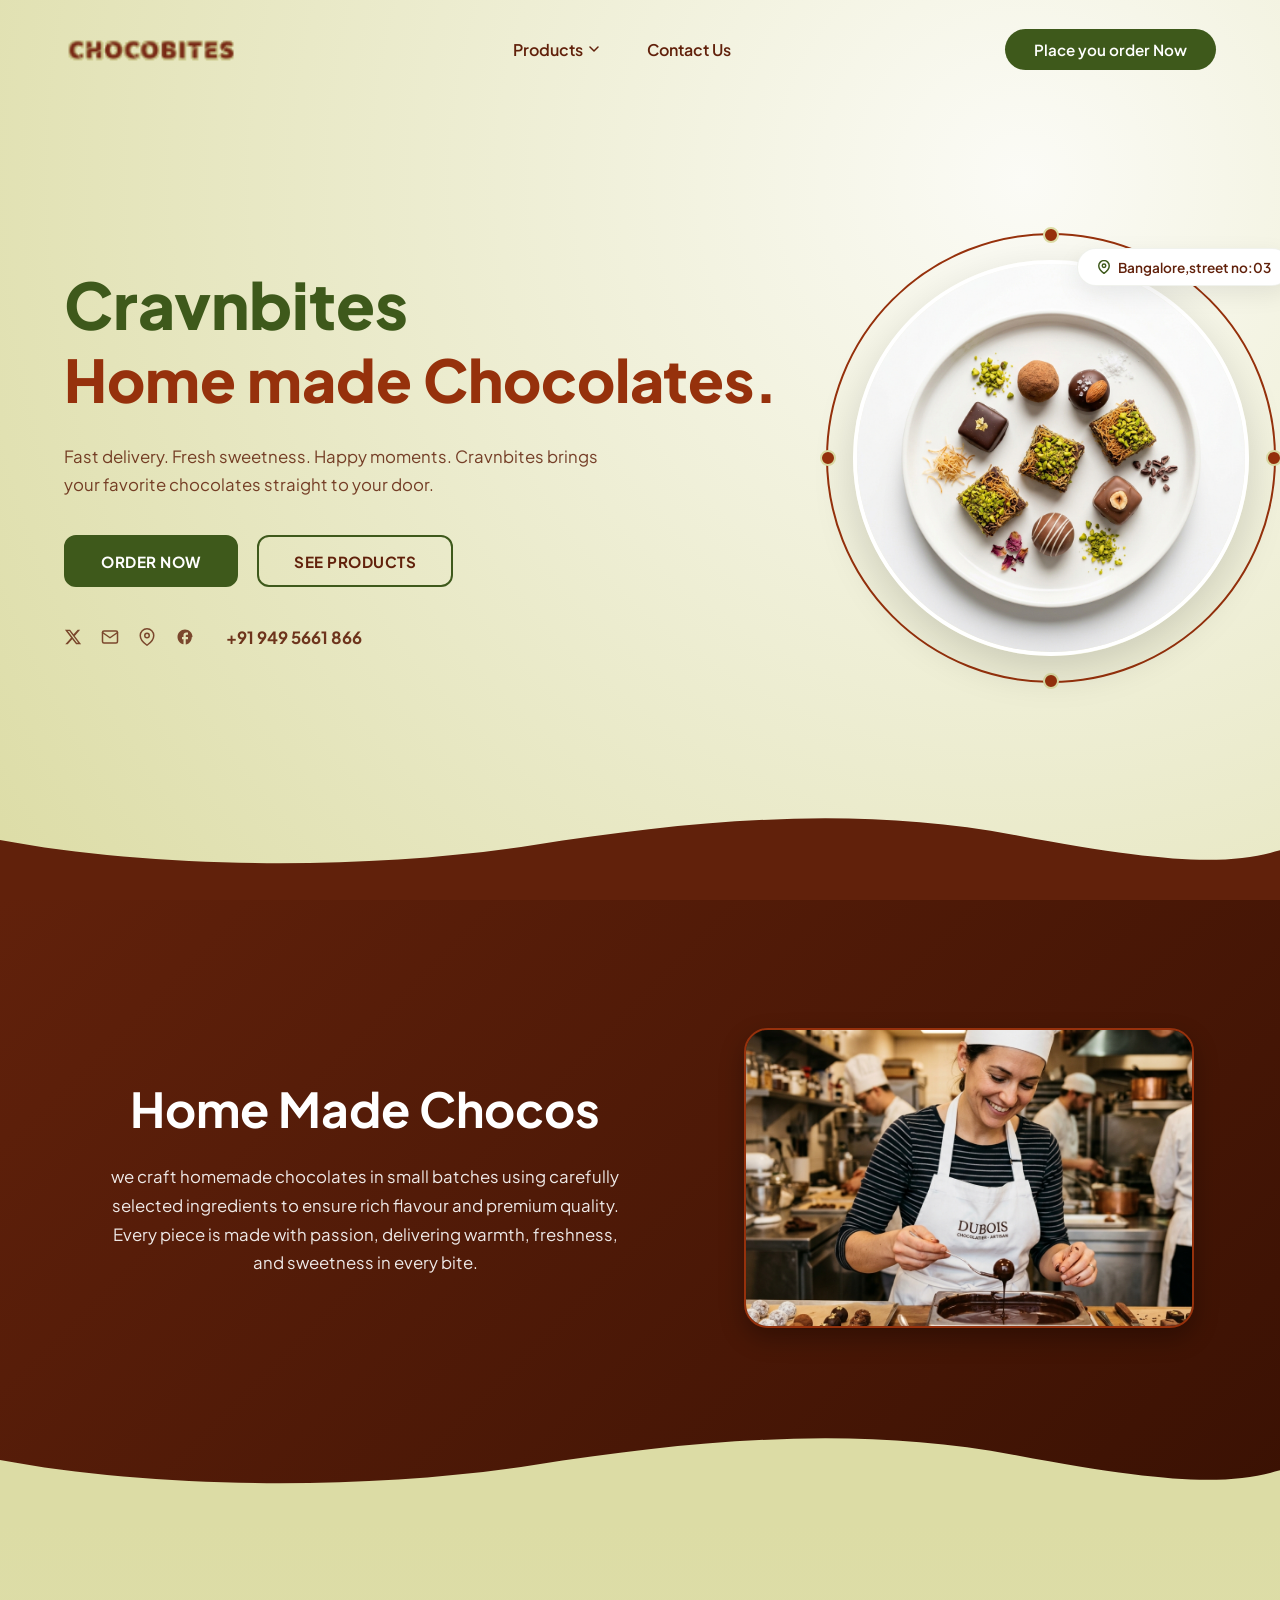
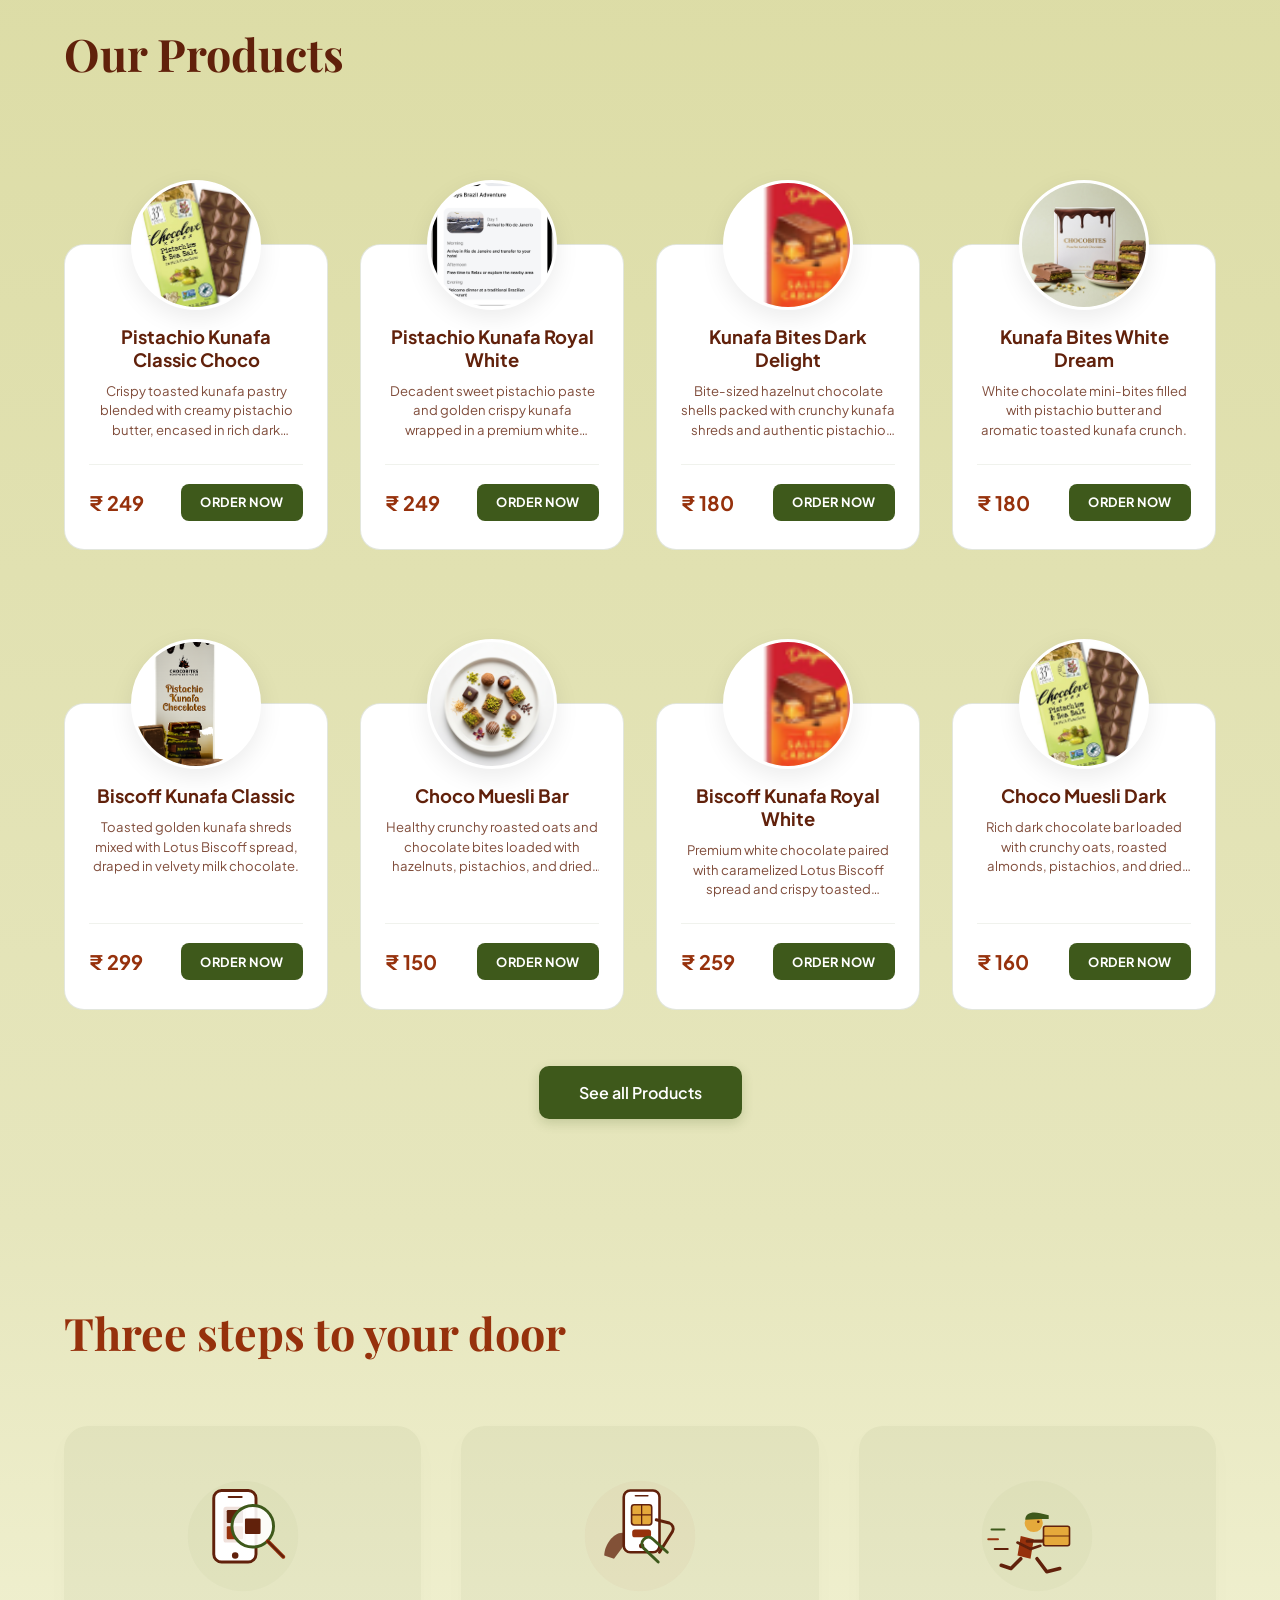
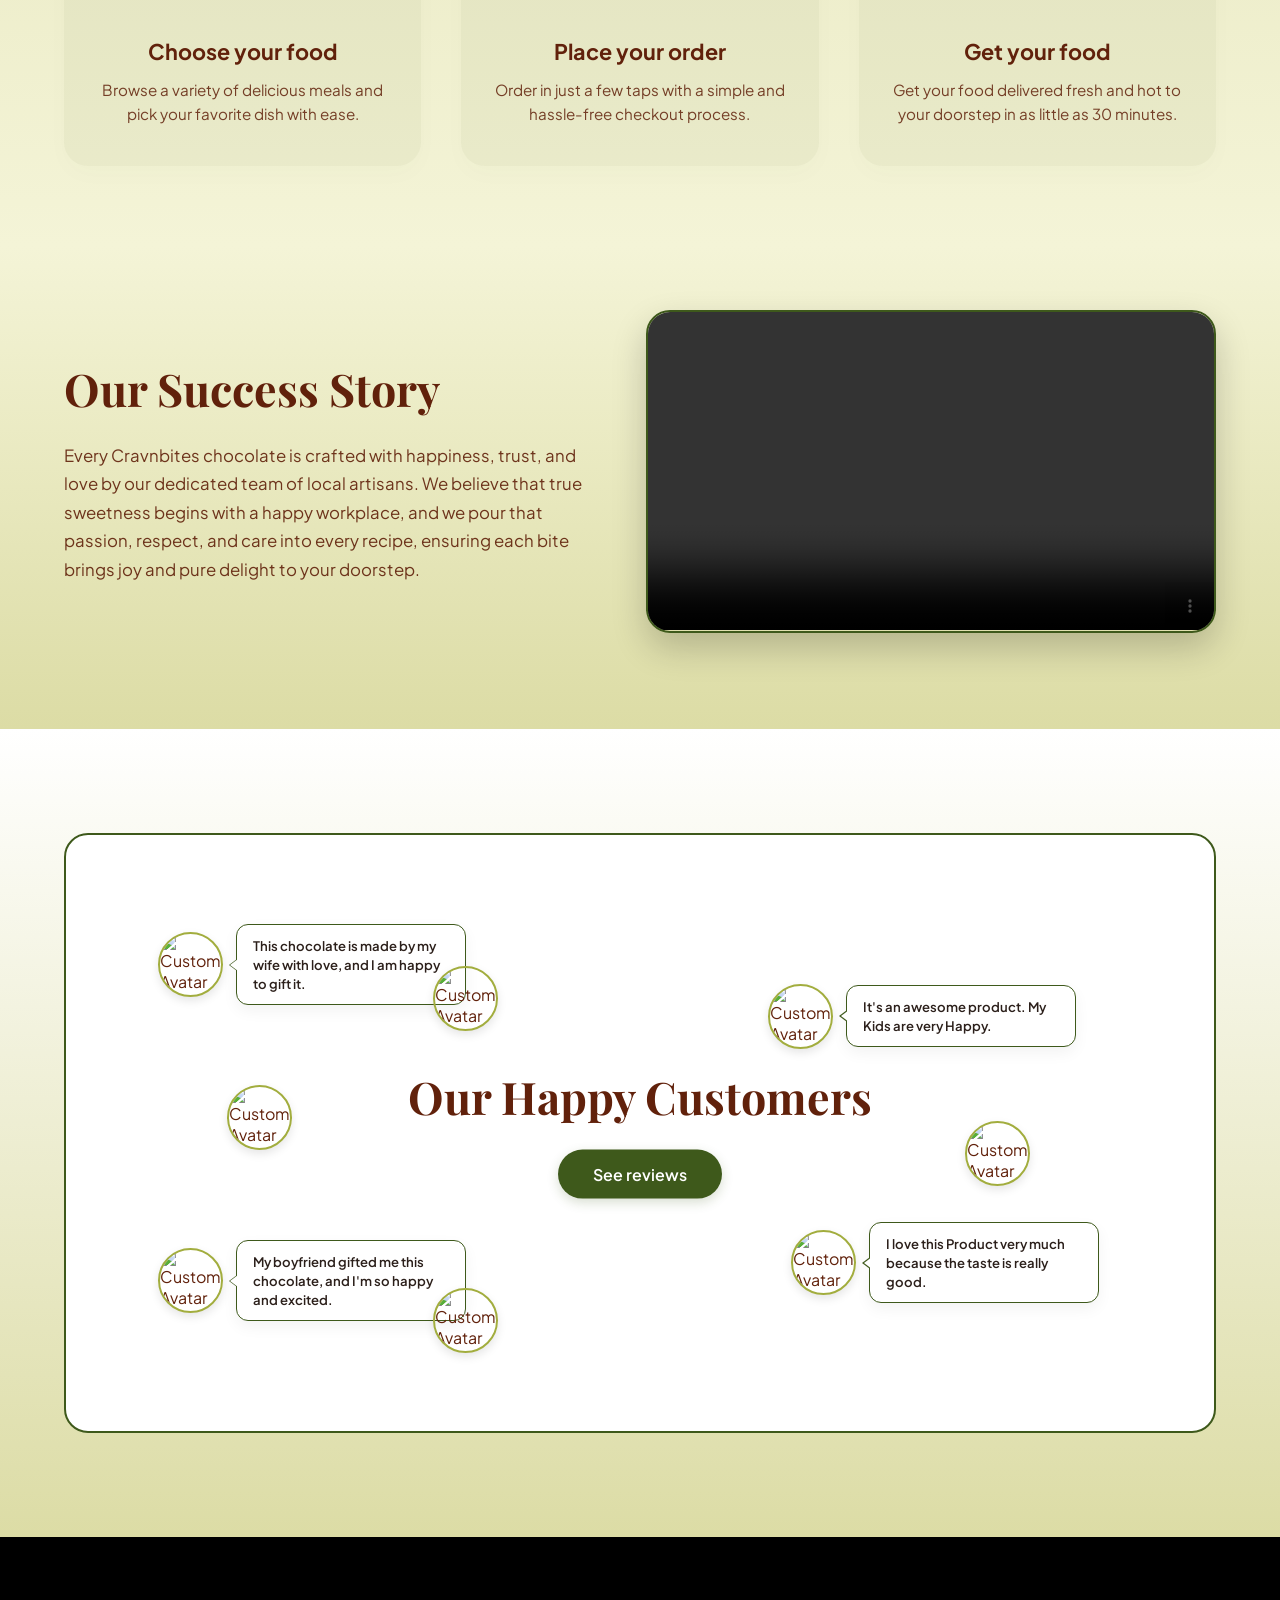
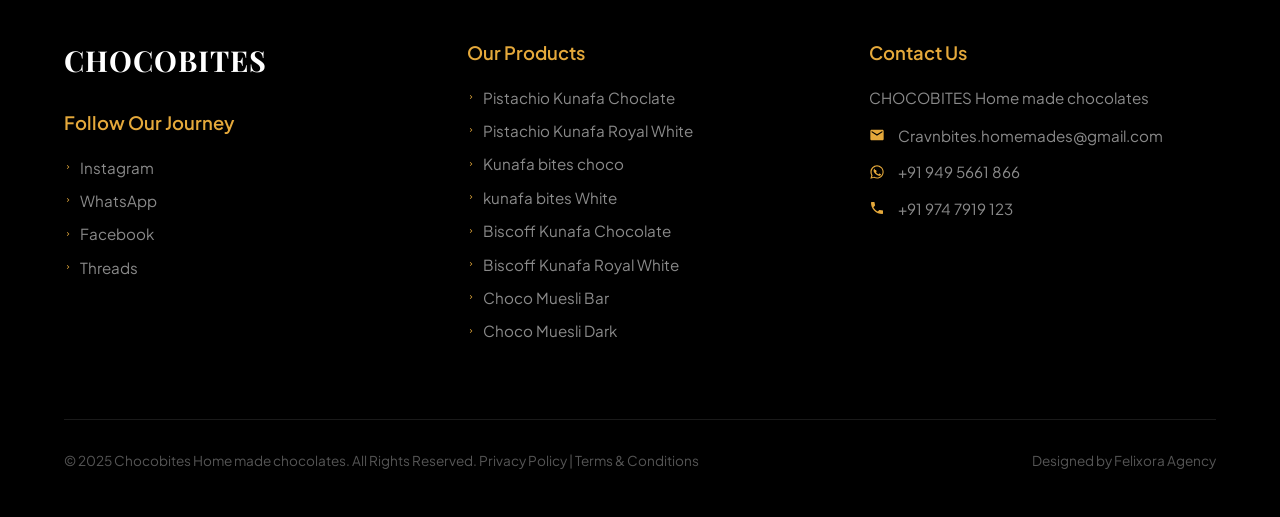
==== commit 559284d3: "egyffaufacu" ====
--- a/index.html
+++ b/index.html
@@ -500,49 +500,49 @@
                         <svg class="arrow-icon" viewBox="0 0 24 24" width="8" height="10">
                             <path d="M8.59,16.59L13.17,12L8.59,7.41L10,6L16,12L10,18L8.59,16.59Z"/>
                         </svg>
-                        <a href="#">Pistachio Kunafa Choclate</a>
-                    </li>
-                    <li>
-                        <svg class="arrow-icon" viewBox="0 0 24 24" width="8" height="10">
-                            <path d="M8.59,16.59L13.17,12L8.59,7.41L10,6L16,12L10,18L8.59,16.59Z"/>
-                        </svg>
-                        <a href="#">Pistachio Kunafa Royal White</a>
-                    </li>
-                    <li>
-                        <svg class="arrow-icon" viewBox="0 0 24 24" width="8" height="10">
-                            <path d="M8.59,16.59L13.17,12L8.59,7.41L10,6L16,12L10,18L8.59,16.59Z"/>
-                        </svg>
-                        <a href="#">Kunafa bites choco</a>
-                    </li>
-                    <li>
-                        <svg class="arrow-icon" viewBox="0 0 24 24" width="8" height="10">
-                            <path d="M8.59,16.59L13.17,12L8.59,7.41L10,6L16,12L10,18L8.59,16.59Z"/>
-                        </svg>
-                        <a href="#">kunafa bites White</a>
-                    </li>
-                    <li>
-                        <svg class="arrow-icon" viewBox="0 0 24 24" width="8" height="10">
-                            <path d="M8.59,16.59L13.17,12L8.59,7.41L10,6L16,12L10,18L8.59,16.59Z"/>
-                        </svg>
-                        <a href="#">Biscoff Kunafa Chocolate</a>
-                    </li>
-                    <li>
-                        <svg class="arrow-icon" viewBox="0 0 24 24" width="8" height="10">
-                            <path d="M8.59,16.59L13.17,12L8.59,7.41L10,6L16,12L10,18L8.59,16.59Z"/>
-                        </svg>
-                        <a href="#">Biscoff Kunafa Royal White</a>
-                    </li>
-                    <li>
-                        <svg class="arrow-icon" viewBox="0 0 24 24" width="8" height="10">
-                            <path d="M8.59,16.59L13.17,12L8.59,7.41L10,6L16,12L10,18L8.59,16.59Z"/>
-                        </svg>
-                        <a href="#">Choco Muesli</a>
-                    </li>
-                    <li>
-                        <svg class="arrow-icon" viewBox="0 0 24 24" width="8" height="10">
-                            <path d="M8.59,16.59L13.17,12L8.59,7.41L10,6L16,12L10,18L8.59,16.59Z"/>
-                        </svg>
-                        <a href="#">Choco Muesli Dark</a>
+                        <a href="products.html#pistachio-classic">Pistachio Kunafa Choclate</a>
+                    </li>
+                    <li>
+                        <svg class="arrow-icon" viewBox="0 0 24 24" width="8" height="10">
+                            <path d="M8.59,16.59L13.17,12L8.59,7.41L10,6L16,12L10,18L8.59,16.59Z"/>
+                        </svg>
+                        <a href="products.html#pistachio-royal-white">Pistachio Kunafa Royal White</a>
+                    </li>
+                    <li>
+                        <svg class="arrow-icon" viewBox="0 0 24 24" width="8" height="10">
+                            <path d="M8.59,16.59L13.17,12L8.59,7.41L10,6L16,12L10,18L8.59,16.59Z"/>
+                        </svg>
+                        <a href="products.html#kunafa-bites-choco">Kunafa bites choco</a>
+                    </li>
+                    <li>
+                        <svg class="arrow-icon" viewBox="0 0 24 24" width="8" height="10">
+                            <path d="M8.59,16.59L13.17,12L8.59,7.41L10,6L16,12L10,18L8.59,16.59Z"/>
+                        </svg>
+                        <a href="products.html#kunafa-bites-white">kunafa bites White</a>
+                    </li>
+                    <li>
+                        <svg class="arrow-icon" viewBox="0 0 24 24" width="8" height="10">
+                            <path d="M8.59,16.59L13.17,12L8.59,7.41L10,6L16,12L10,18L8.59,16.59Z"/>
+                        </svg>
+                        <a href="products.html#biscoff-kunafa-choco">Biscoff Kunafa Chocolate</a>
+                    </li>
+                    <li>
+                        <svg class="arrow-icon" viewBox="0 0 24 24" width="8" height="10">
+                            <path d="M8.59,16.59L13.17,12L8.59,7.41L10,6L16,12L10,18L8.59,16.59Z"/>
+                        </svg>
+                        <a href="products.html#biscoff-kunafa-white">Biscoff Kunafa Royal White</a>
+                    </li>
+                    <li>
+                        <svg class="arrow-icon" viewBox="0 0 24 24" width="8" height="10">
+                            <path d="M8.59,16.59L13.17,12L8.59,7.41L10,6L16,12L10,18L8.59,16.59Z"/>
+                        </svg>
+                        <a href="products.html#choco-muesli-bar">Choco Muesli Bar</a>
+                    </li>
+                    <li>
+                        <svg class="arrow-icon" viewBox="0 0 24 24" width="8" height="10">
+                            <path d="M8.59,16.59L13.17,12L8.59,7.41L10,6L16,12L10,18L8.59,16.59Z"/>
+                        </svg>
+                        <a href="products.html#choco-muesli-dark">Choco Muesli Dark</a>
                     </li>
                 </ul>
             </div>
--- a/style.css
+++ b/style.css
@@ -642,7 +642,7 @@
     object-fit: cover;
 }
 
-@media (min-width: 768px) {
+@media (min-width: 992px) {
     .story-container {
         grid-template-columns: 1fr 1.1fr; /* Two part of one row */
         gap: 4rem;
@@ -898,7 +898,7 @@
 
 .products-page-content {
     background-color: #ffffff; /* White background as shown in the design */
-    padding: 3.5rem 0 5rem 0; /* Compacted space */
+    padding: 9rem 0 6rem 0; /* Creates breathing space under fixed header on desktop */
 }
 
 .products-page-title {
@@ -1392,13 +1392,22 @@
     }
 
     .hero-container {
-        grid-template-columns: 1.1fr 0.9fr;
-        gap: 3rem;
+        grid-template-columns: 1fr;
+        gap: 3.5rem;
+        text-align: center;
+    }
+
+    .hero-actions {
+        justify-content: center;
+    }
+
+    .hero-contact-info {
+        justify-content: center;
     }
 
     .hero-graphic-orbit {
-        width: 360px;
-        height: 360px;
+        width: 320px;
+        height: 320px;
     }
 
     .location-badge {
@@ -1422,23 +1431,29 @@
     .dot-right { right: -7px; }
 
     .about {
-        padding: 5.5rem 0 10rem 0;
+        padding: 5.5rem 0 7rem 0;
     }
 
     .about-container {
-        grid-template-columns: 1.1fr 0.9fr;
-        gap: 3rem;
+        grid-template-columns: 1fr;
+        gap: 3.5rem;
+    }
+
+    .about-text-content {
+        display: flex;
+        flex-direction: column;
+        align-items: center;
+        text-align: center;
     }
 
     .about-img {
-        max-height: 480px;
+        max-height: 380px;
+        margin: 0 auto;
     }
 
     .products {
         padding: 5.5rem 0;
     }
-
-
 
     .products-grid {
         grid-template-columns: repeat(3, 1fr);
@@ -1468,6 +1483,44 @@
 
     .reviews-page-grid {
         grid-template-columns: repeat(2, 1fr);
+    }
+}
+
+/* Landscape Tablets & Desktop Screens (Trigger side-by-side grid columns) */
+@media (min-width: 992px) {
+    .hero-container {
+        grid-template-columns: 1.1fr 0.9fr;
+        gap: 3rem;
+        text-align: left;
+    }
+
+    .hero-actions {
+        justify-content: flex-start;
+    }
+
+    .hero-contact-info {
+        justify-content: flex-start;
+    }
+
+    .hero-graphic-orbit {
+        width: 360px;
+        height: 360px;
+    }
+
+    .about-container {
+        grid-template-columns: 1.1fr 0.9fr;
+        gap: 3.5rem;
+        text-align: left;
+    }
+
+    .about-text-content {
+        align-items: flex-start;
+        text-align: left;
+    }
+
+    .about-img {
+        max-height: 480px;
+        margin: 0;
     }
 }
 
@@ -1644,6 +1697,10 @@
         padding: 4.5rem 0 2rem 0;
     }
 
+    .products-page-content {
+        padding: 6.5rem 0 4rem 0; /* Breathing space under fixed header on mobile */
+    }
+
     /* Column spacing container tunings */
     .about-container {
         gap: 2.5rem;
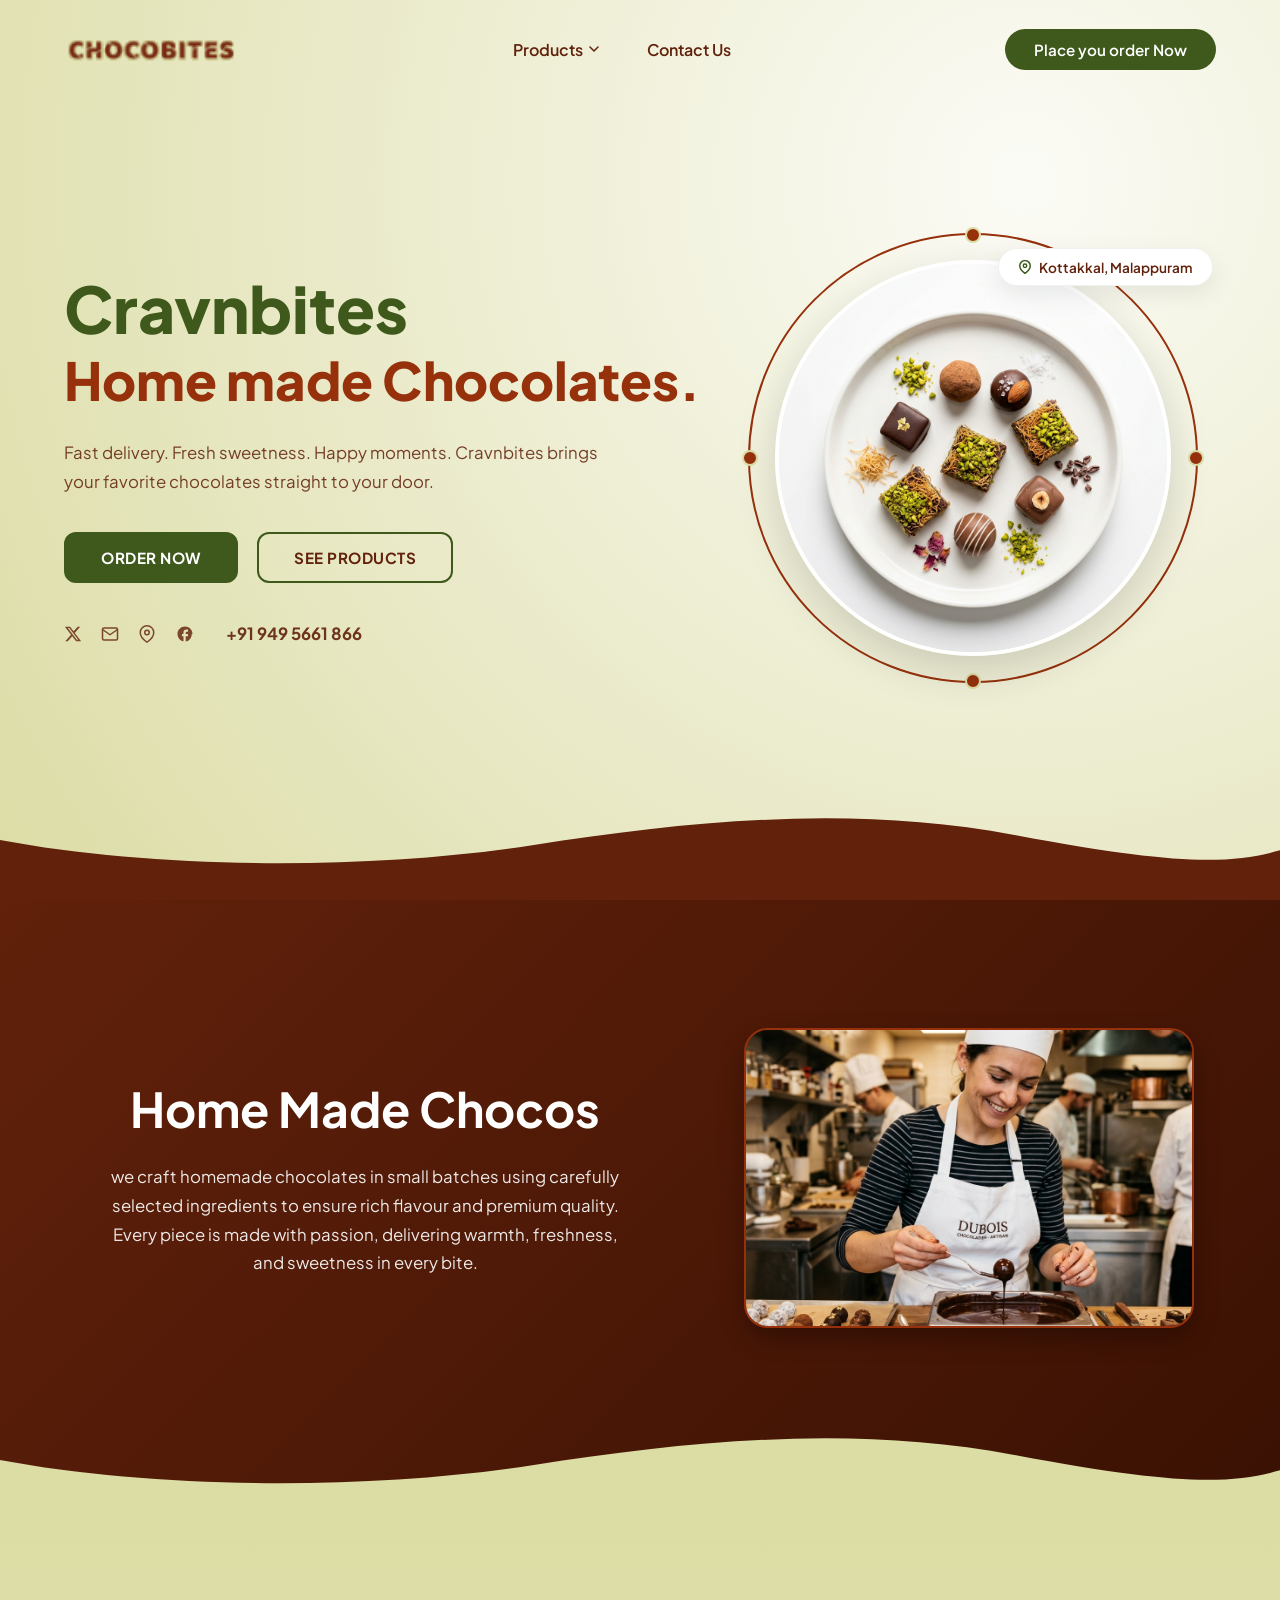
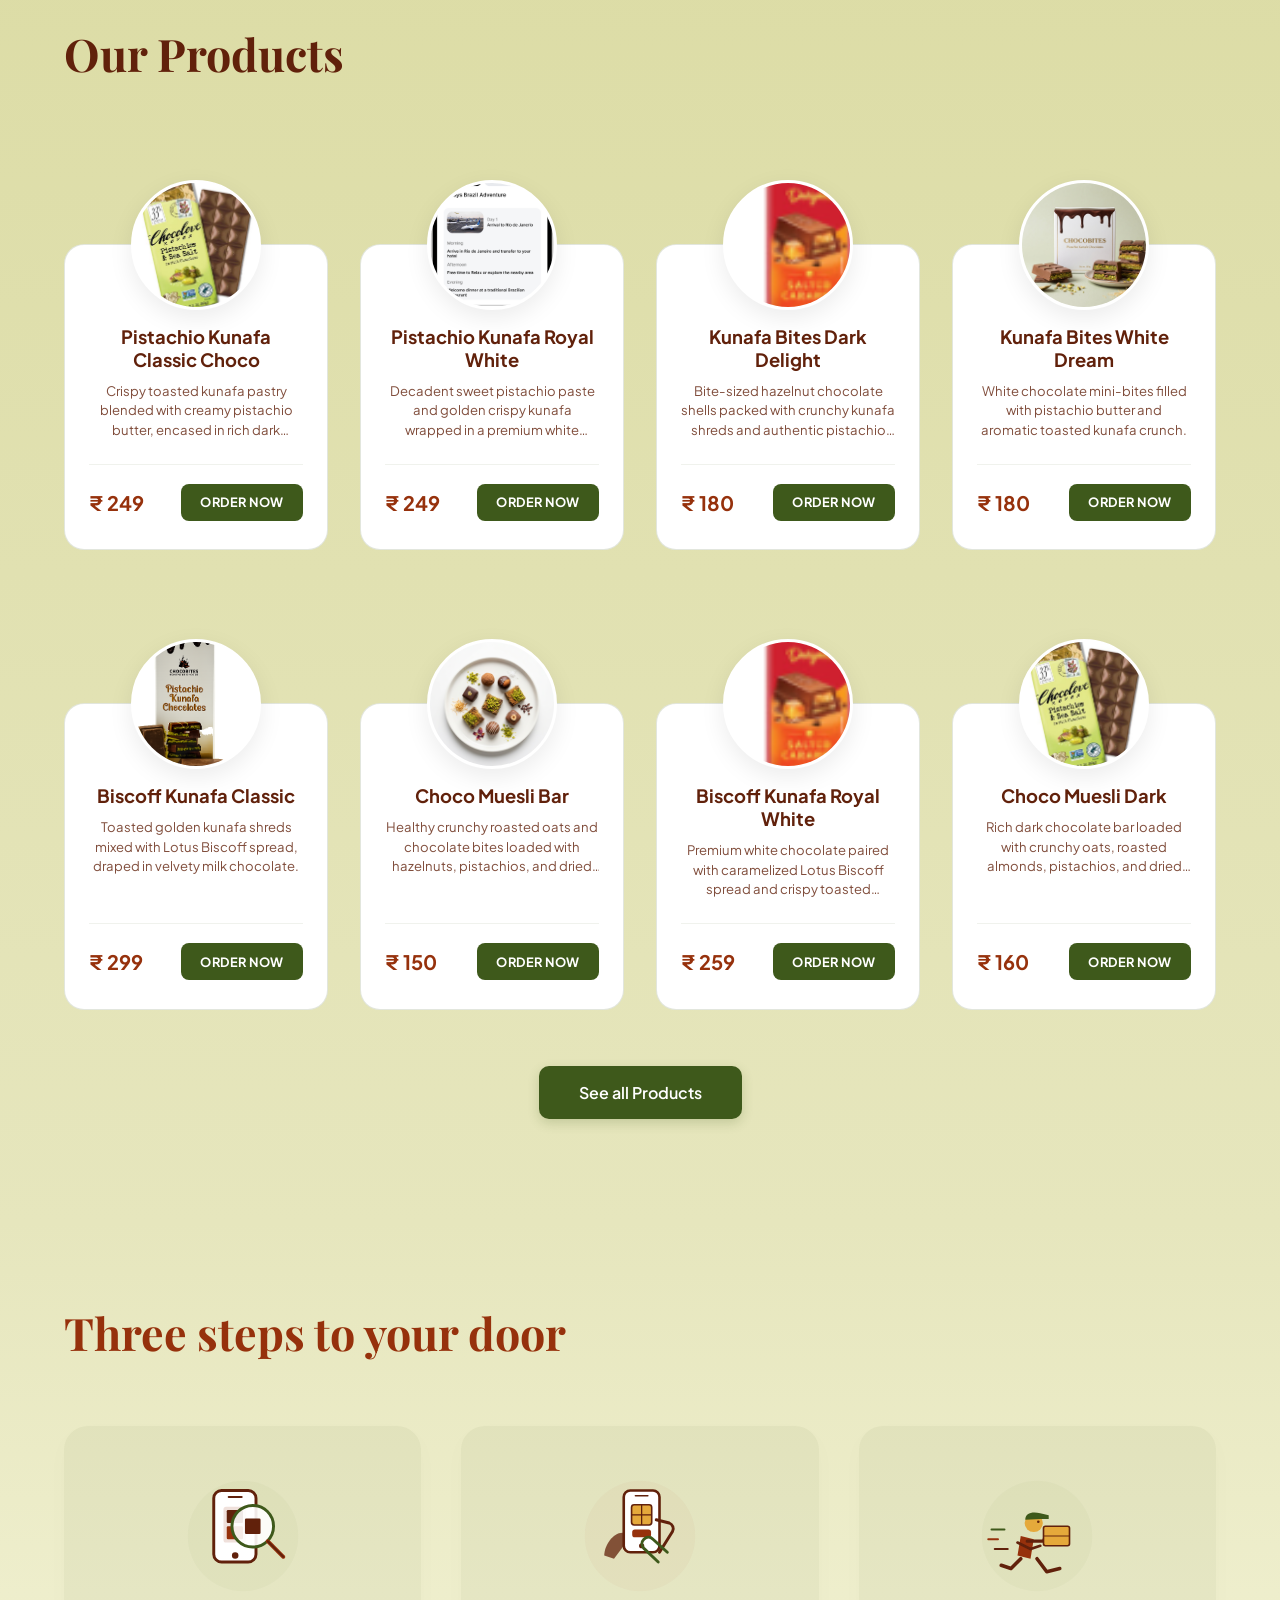
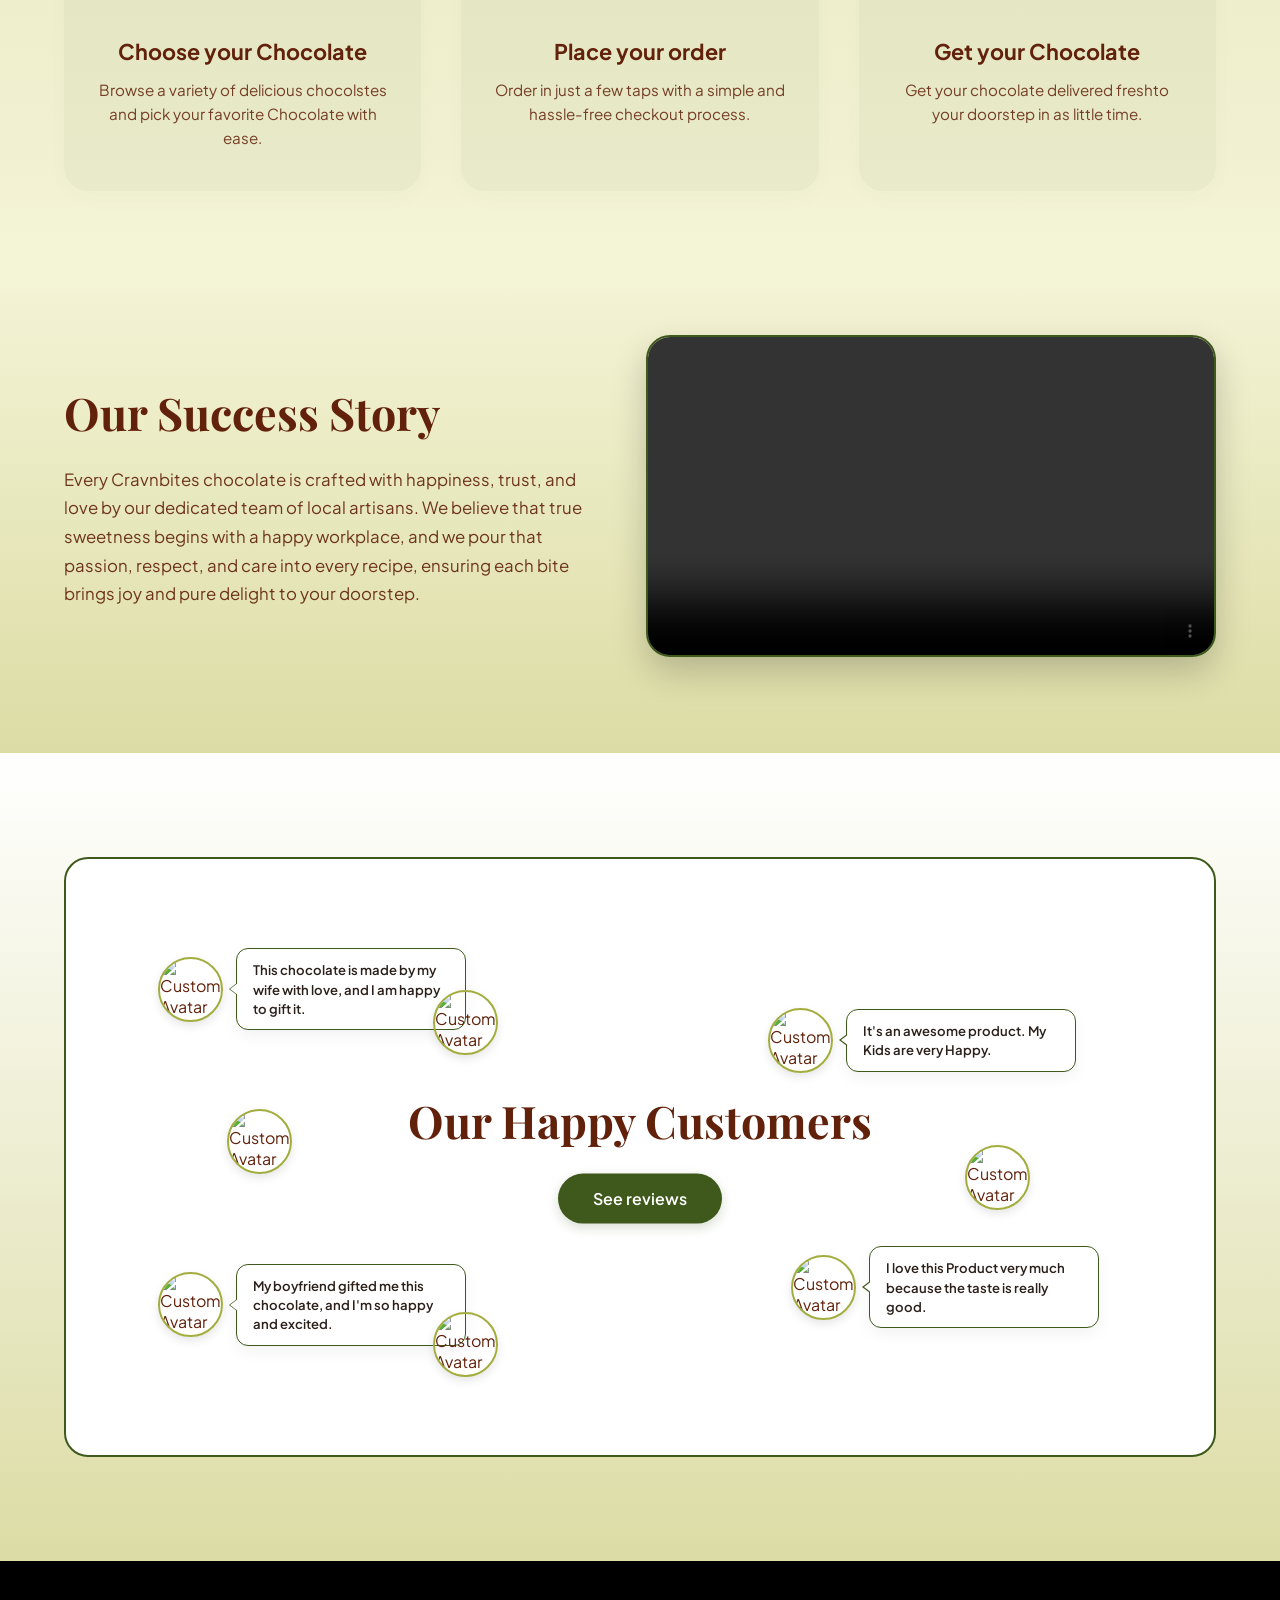
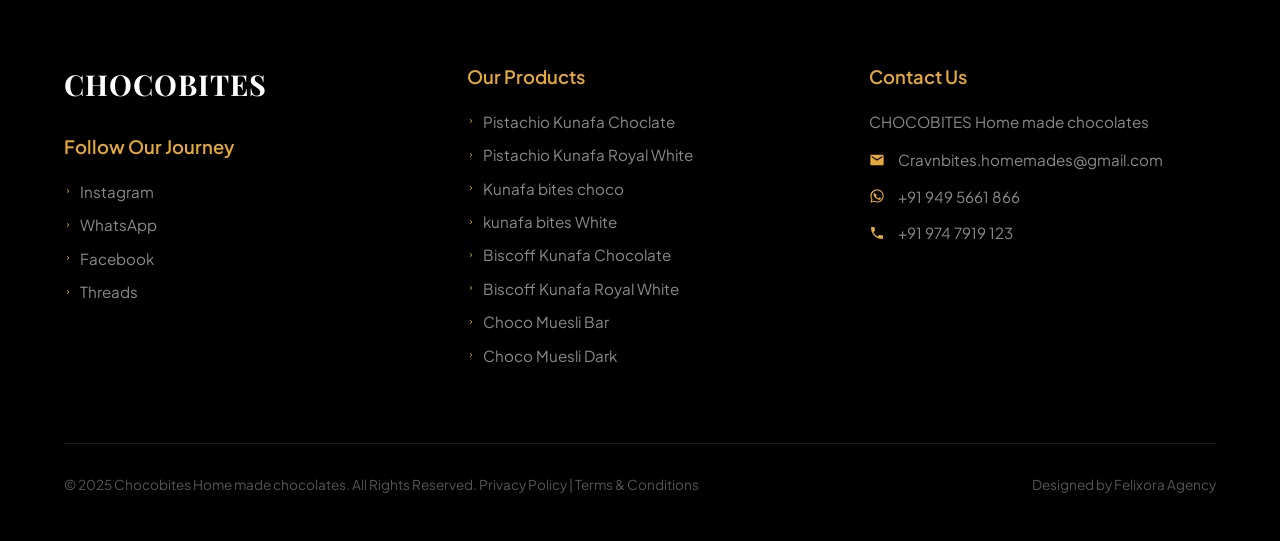
==== commit be6dd2c8: "fjfdsjgvbdncchfui" ====
--- a/index.html
+++ b/index.html
@@ -113,7 +113,7 @@
                             <path d="M21 10c0 7-9 13-9 13s-9-6-9-13a9 9 0 0 1 18 0z"/>
                             <circle cx="12" cy="10" r="3"/>
                         </svg>
-                        <span>Bangalore,street no:03</span>
+                        <span>Kottakkal, Malappuram</span>
                     </div>
                     
                     <!-- Circular Orbit Ring with 4 axis dots -->
@@ -311,8 +311,8 @@
                             <line x1="138" y1="108" x2="162" y2="132" stroke="#61210b" stroke-width="3" stroke-linecap="round"/>
                         </svg>
                     </div>
-                    <h3 class="step-item-title">Choose your food</h3>
-                    <p class="step-item-desc">Browse a variety of delicious meals and pick your favorite dish with ease.</p>
+                    <h3 class="step-item-title">Choose your Chocolate</h3>
+                    <p class="step-item-desc">Browse a variety of delicious chocolstes and pick your favorite Chocolate with ease.</p>
                 </div>
                 
                 <!-- Step 2 -->
@@ -368,8 +368,8 @@
                             <line x1="35" y1="120" x2="55" y2="120" stroke="#61210b" stroke-width="3" stroke-linecap="round"/>
                         </svg>
                     </div>
-                    <h3 class="step-item-title">Get your food</h3>
-                    <p class="step-item-desc">Get your food delivered fresh and hot to your doorstep in as little as 30 minutes.</p>
+                    <h3 class="step-item-title">Get your Chocolate</h3>
+                    <p class="step-item-desc">Get your chocolate delivered freshto your doorstep in as little time.</p>
                 </div>
             </div>
         </div>
--- a/style.css
+++ b/style.css
@@ -118,7 +118,7 @@
 .hero-title-primary {
     color: var(--accent-orange);
     white-space: nowrap; /* Prevent line wrapping */
-    font-size: 0.92em; /* Slightly smaller relative to parent for visual hierarchy */
+    font-size: 0.82em; /* Decreased size slightly for visual hierarchy */
 }
 
 .hero-title-highlight {
@@ -130,6 +130,8 @@
     font-size: 1.05rem;
     line-height: 1.7;
     max-width: 540px;
+    margin-left: auto;
+    margin-right: auto;
     margin-bottom: 2.2rem;
     color: var(--chocolate-dark);
     opacity: 0.85;
@@ -137,13 +139,16 @@
 
 .hero-actions {
     display: flex;
-    gap: 1.2rem;
-    flex-wrap: wrap;
+    flex-direction: column;
+    align-items: center;
+    gap: 1rem;
     margin-bottom: 2.5rem;
 }
 
 .btn-hero-solid {
     display: inline-block;
+    width: 100%;
+    max-width: 280px;
     background-color: var(--olive-green); /* Pistachio green */
     color: #ffffff;
     padding: 0.9rem 2.2rem;
@@ -167,6 +172,8 @@
 
 .btn-hero-outline {
     display: inline-block;
+    width: 100%;
+    max-width: 280px;
     background-color: transparent;
     border: 2px solid var(--olive-green); /* Matching outline color */
     color: var(--chocolate-dark);
@@ -1398,7 +1405,15 @@
     }
 
     .hero-actions {
+        flex-direction: row;
         justify-content: center;
+        align-items: stretch;
+        gap: 1.2rem;
+    }
+
+    .btn-hero-solid, .btn-hero-outline {
+        width: auto;
+        max-width: none;
     }
 
     .hero-contact-info {
@@ -1483,6 +1498,13 @@
 
     .reviews-page-grid {
         grid-template-columns: repeat(2, 1fr);
+    }
+}
+
+/* Tablet Screens Product Cards Visibility Limit (Show exactly 6 products) */
+@media (min-width: 768px) and (max-width: 991px) {
+    .products-grid .product-card:nth-child(n+7) {
+        display: none;
     }
 }
 
@@ -1495,11 +1517,24 @@
     }
 
     .hero-actions {
+        flex-direction: row;
         justify-content: flex-start;
+        align-items: stretch;
+        gap: 1.2rem;
+    }
+
+    .btn-hero-solid, .btn-hero-outline {
+        width: auto;
+        max-width: none;
     }
 
     .hero-contact-info {
         justify-content: flex-start;
+    }
+
+    .hero-subtitle {
+        margin-left: 0;
+        margin-right: 0;
     }
 
     .hero-graphic-orbit {
@@ -1719,6 +1754,10 @@
         margin-top: 4.5rem; /* Increased top margin to clear the first row's overlapping image on mobile */
     }
 
+    .products-grid .product-card:nth-child(n+5) {
+        display: none;
+    }
+
     .hero-graphic-orbit {
         width: 320px;
         height: 320px;
